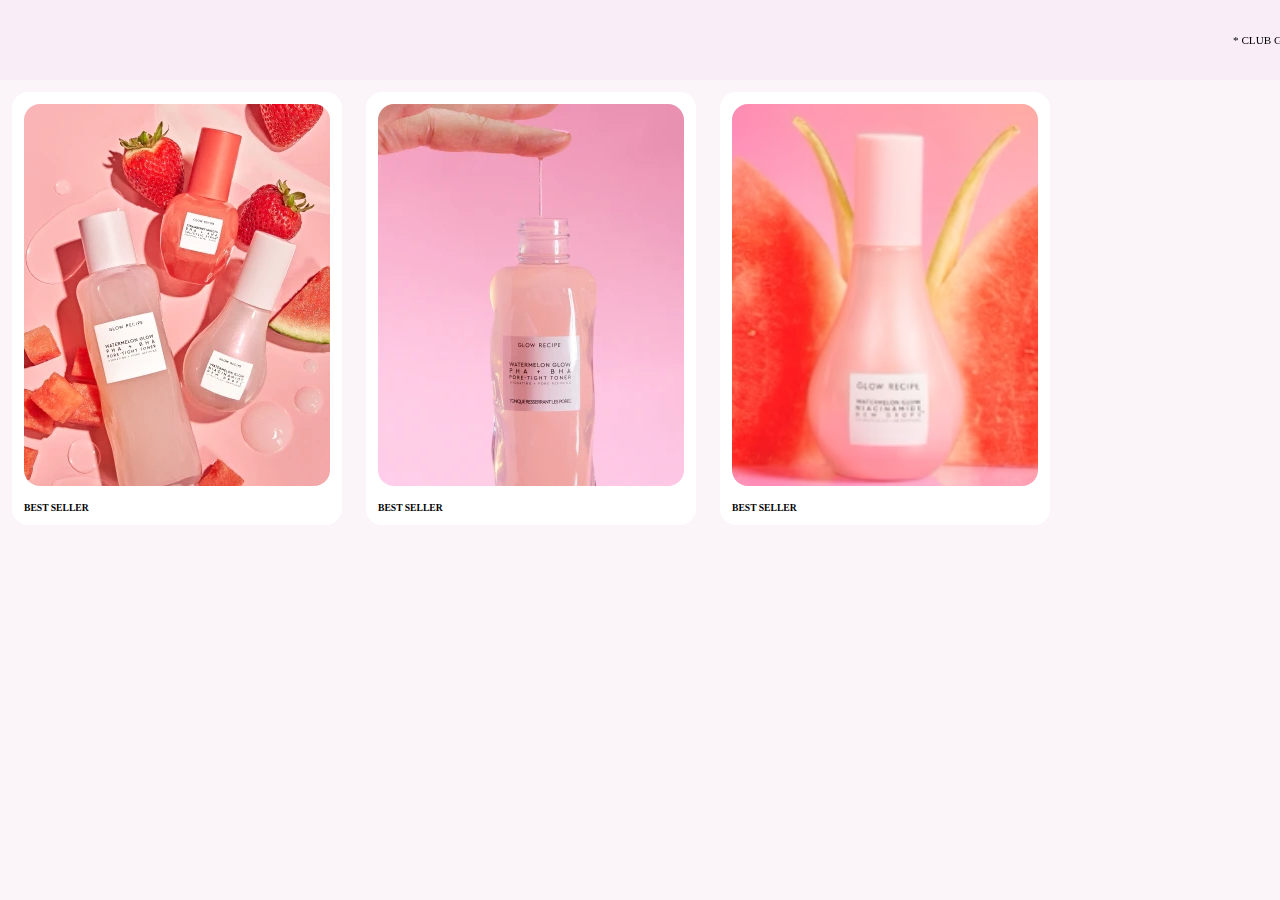
==== index.html @ 943d39a8 "versie 2" ====
<!DOCTYPE html>
<html lang="nl">

<head>
	<meta charset="UTF-8">
	<meta name="author" content="jouw naam">
	<meta name="viewport" content="width=device-width, initial-scale=1">

	<title>glowrecipe</title>

	<link href="styles/style.css" rel="stylesheet">
	<link rel="icon" type="image/svg+xml" href="images/favicon.svg">
</head>

<body>
	<header>
		<nav>
		<ul>
			<li>
				<marquee>
					<ul>
					  <li><strong>* Club glow exclusive offer. Free standard shipping </strong> &nbsp; Until the end of the year for members. *</li>
					  <!--https://www.dofactory.com/html/spaces#:~:text=For%20text%2C%20to%20add%20extra,add%20space%20outside%20an%20element.-->
					  <li><strong>* 20% OFF SITEWIDE</strong> &nbsp; with code: &nbsp; <strong>CYBERWEEK</strong> &nbsp; plus daily surprises all week. * </li>
					  <li><strong>FREE </strong> &nbsp; Blueberry Bounce Gentle Cleanser with orders $100+ <strong> FREE </strong> &nbsp; Guava Vitamin C Bright-Eye Gel Cream with orders $150+ &nbsp; <strong><em> Details</em></strong> </li>
					</ul>
				  </marquee>
			</li>
		</ul>
	</nav>

	</header>
	<main>
		<section>
			<h2></h2>
			<ul>
				<li>
					<h3>Best seller</h3>
					<img src="images/bestsellers.jpg" alt="bestsellers" />
				</li>
				<li>
					<h3>Best seller</h3>
					<img src="images/toners.jpg" alt="toners" />
				</li>
				<li>
					<h3>Best seller</h3>
					<img src="images/dew_drops.jpg" alt="dew drops" />
				</li>
			</ul>
		</section>
	</main>

	<footer>

	</footer>

	<script defer src="scripts/script.js"></script>
</body>

</html>
---- styles/style.css ----
@font-face {
	font-family: 'CeraGR-Regular';
	src: url('CeraGR-Regular.ttf') format('ttf');
}

@font-face {
	font-family: 'CeraPro-Light';
	src: url('CeraPro-Light.ttf') format('ttf');
}

@font-face {
	font-family: 'CeraGR-Bold';
	src: url('CeraGR-Regular.ttf') format('ttf');
}

@font-face {
	font-family: 'Gotham-Bold';
	src: url('Gotham-Bold.ttf') format('ttf');
}

@font-face {
	font-family: 'Gotham-Book';
	src: url('Gotham-Book.ttf') format('ttf');
}

@font-face {
	font-family: 'Playfair Display';
	src: url('Playfair-Display.ttf') format('ttf');
}

/**************/
/* CSS REMEDY */
/**************/

*,
*::after,
*::before {
	box-sizing: border-box;
}

* {
	margin: 0;
	padding: 0;
}

/*********************/
/* CUSTOM PROPERTIES */
/*********************/

:root {
	/* kleuren */
	--color-text: #111;
	--color-white: #fff;
	--color-background: #FBF5FA;
}

/****************/
/* JOUW STYLING */
/****************/

/* jouw code */


marquee {	
font-family: CeraPro-Light;
font-size: .7em;
}

marquee ul {
	display:flex;
	gap:20vw;
	list-style:none;
	padding:0;
	margin:0;
	
  }
  
  marquee strong {
	font-weight:normal;
	text-transform:uppercase;
  }

body {
	background-color: var(--color-background);
	font-family: Playfair Display;
}


h3 {
	font-family: CeraGR-Regular;
	font-size: .6em;
}

header nav ul li {
	list-style: none;
	background-color: #F9EDF7;
	height: 5em;
	display: flex;
	align-items: center;
}

main section:nth-of-type(1) ul  {
	display: flex;
	list-style: none;
}

main section:nth-of-type(1) ul li {
	list-style: none;
	background-color: var(--color-white);
	padding: 0.75em;
	border-radius: 1em;
	margin: 0.75em;
	flex-direction: column;
	display:flex;
	gap:1em ;
}

ul li h3 {
	text-transform: uppercase;
}

ul li img {
	max-width: 100%;
	height: auto;
	border-radius: 1em;
	order:-1;
}
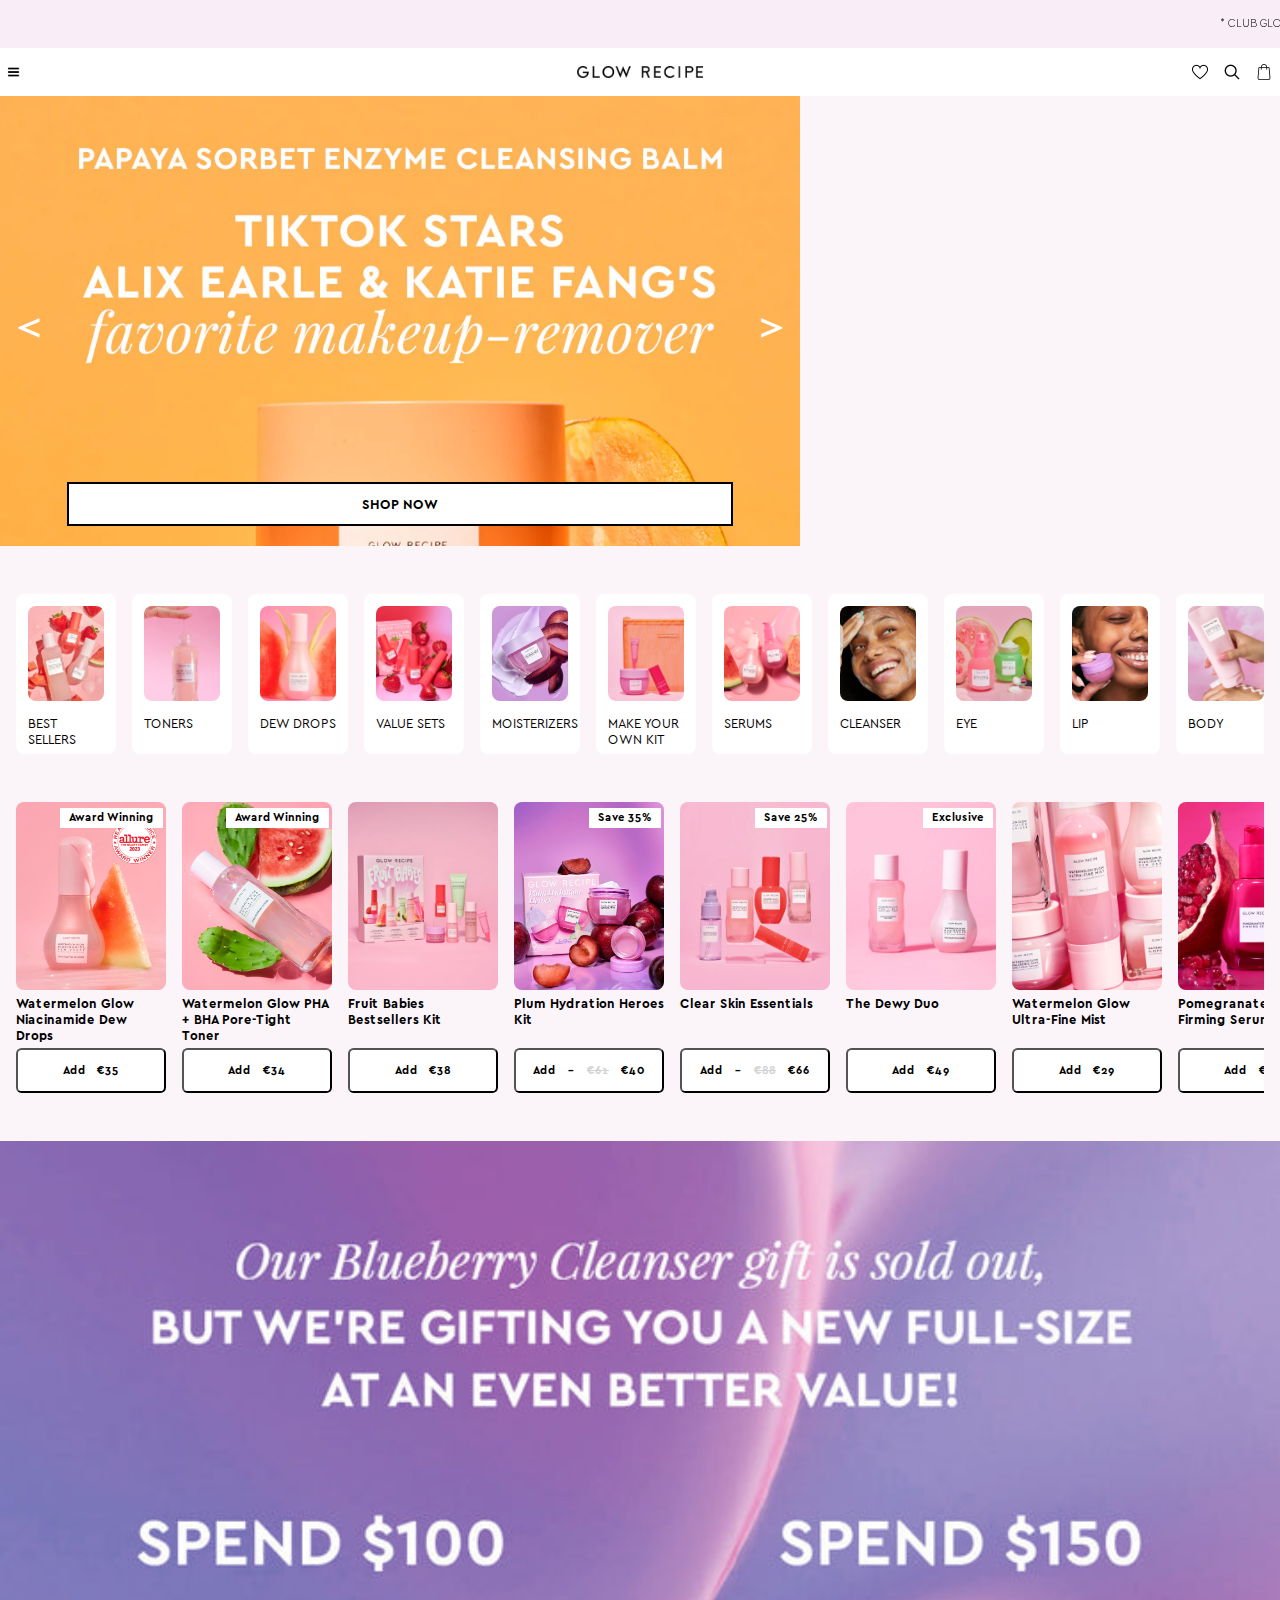
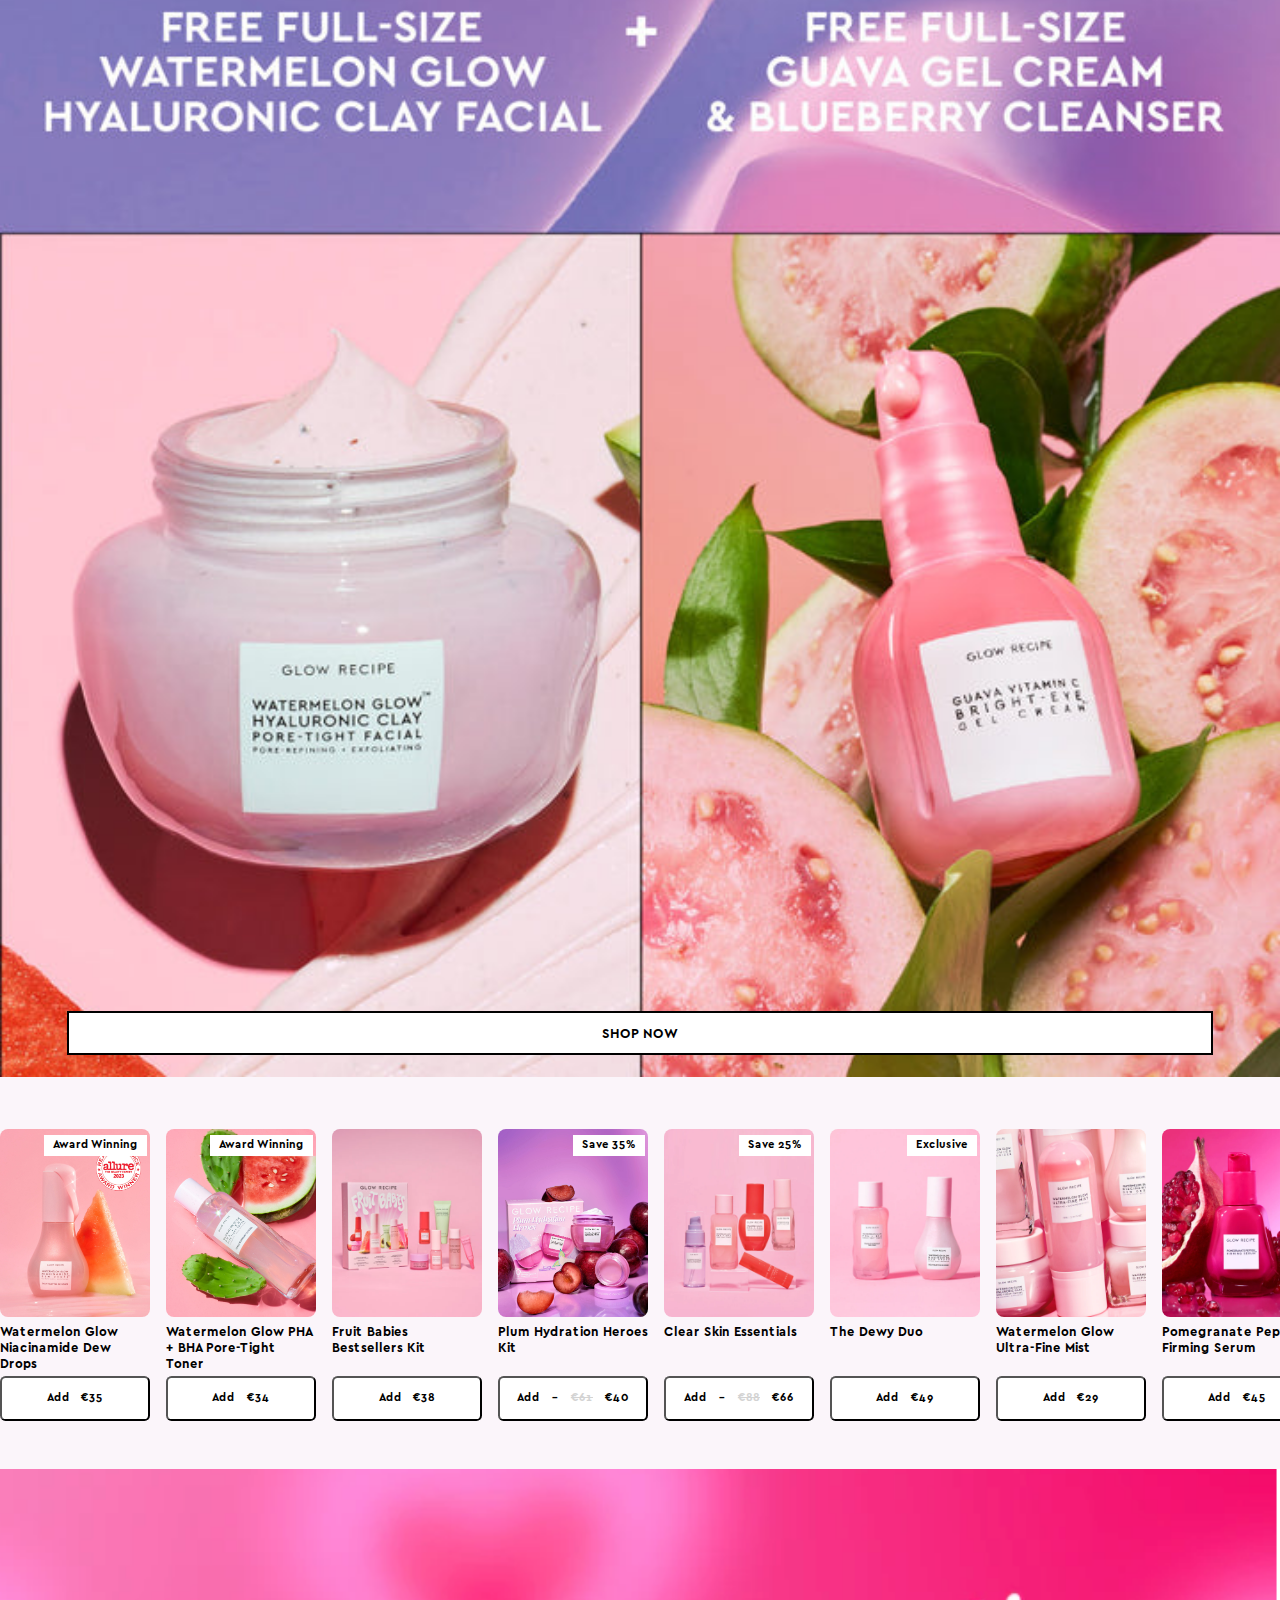
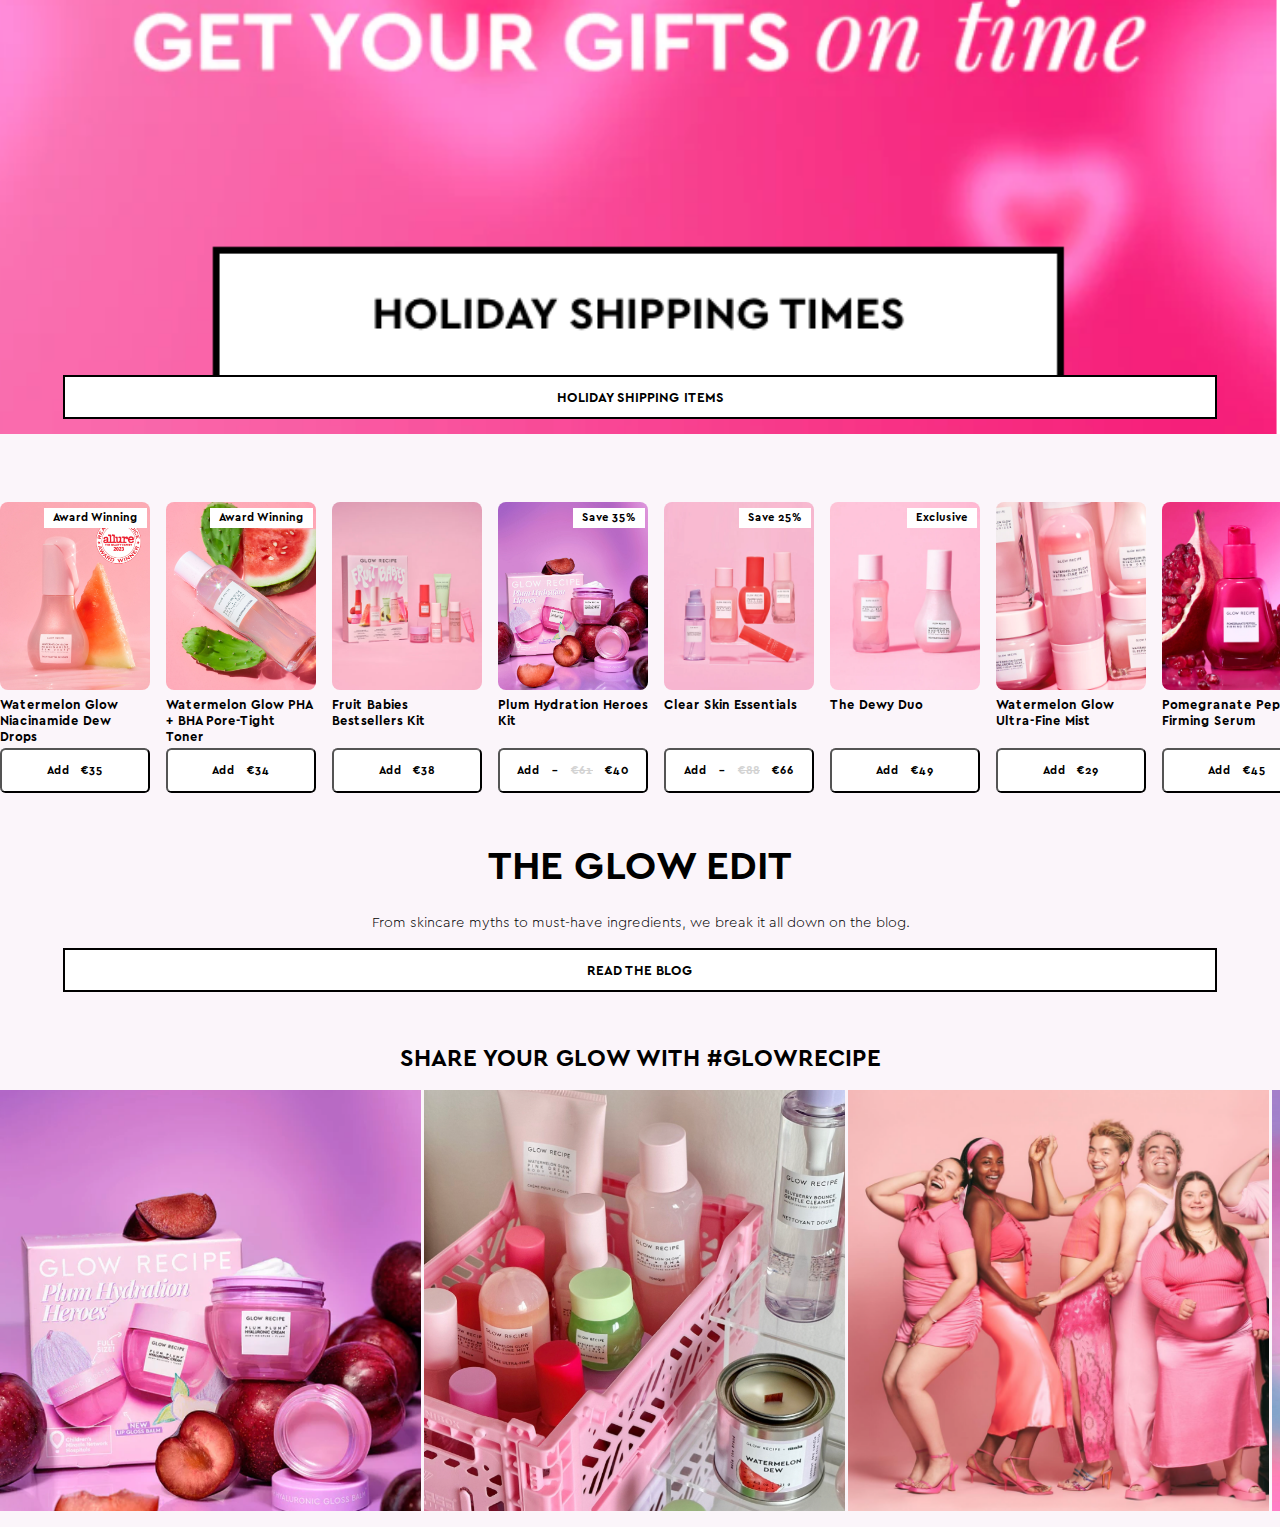
==== commit b09267e3: "versie 6" ====
--- a/index.html
+++ b/index.html
@@ -1,53 +1,386 @@
 <!DOCTYPE html>
-<html lang="nl">
+<html lang="en">
 
 <head>
 	<meta charset="UTF-8">
 	<meta name="author" content="jouw naam">
 	<meta name="viewport" content="width=device-width, initial-scale=1">
 
-	<title>glowrecipe</title>
-
-	<link href="styles/style.css" rel="stylesheet">
+	<title> Glowrecipe</title>
+
+	<link href="styles/style.css" rel="stylesheet" />
+	<link href="styles/index.css" rel="stylesheet" />
 	<link rel="icon" type="image/svg+xml" href="images/favicon.svg">
 </head>
 
 <body>
 	<header>
+		<!--Header Section 1-->
+		<section>
+			<ul>
+				<li>
+					<marquee>
+						<ul>
+							<li><strong>* Club glow exclusive offer. Free standard shipping </strong> &nbsp; Until the
+								end of the year for members. *</li>
+							<!--https://www.dofactory.com/html/spaces#:~:text=For%20text%2C%20to%20add%20extra,add%20space%20outside%20an%20element.-->
+							<li><strong>* 20% OFF SITEWIDE</strong> &nbsp; with code: &nbsp; <strong>CYBERWEEK</strong>
+								&nbsp; plus daily surprises all week. * </li>
+							<li><strong>FREE </strong> &nbsp; Blueberry Bounce Gentle Cleanser with orders $100+
+								<strong> FREE </strong> &nbsp; Guava Vitamin C Bright-Eye Gel Cream with orders $150+
+								&nbsp; <strong><em> Details</em></strong> </li>
+						</ul>
+					</marquee>
+				</li>
+			</ul>
+		</section>
+
 		<nav>
-		<ul>
-			<li>
-				<marquee>
-					<ul>
-					  <li><strong>* Club glow exclusive offer. Free standard shipping </strong> &nbsp; Until the end of the year for members. *</li>
-					  <!--https://www.dofactory.com/html/spaces#:~:text=For%20text%2C%20to%20add%20extra,add%20space%20outside%20an%20element.-->
-					  <li><strong>* 20% OFF SITEWIDE</strong> &nbsp; with code: &nbsp; <strong>CYBERWEEK</strong> &nbsp; plus daily surprises all week. * </li>
-					  <li><strong>FREE </strong> &nbsp; Blueberry Bounce Gentle Cleanser with orders $100+ <strong> FREE </strong> &nbsp; Guava Vitamin C Bright-Eye Gel Cream with orders $150+ &nbsp; <strong><em> Details</em></strong> </li>
-					</ul>
-				  </marquee>
-			</li>
-		</ul>
-	</nav>
+			<a href="#"><img src="./images/logo 2.png" alt="Het logo van Glow Recipe"></a>
+
+			<button><img src="./images/hamburgericon.png" alt="Het menu balk"></button>
+
+
+			<ul>
+				<li>
+					<a href="#">
+						<img src="./images/heart-outline.png" alt="De like button">
+					</a>
+				</li>
+
+				<li>
+					<button>
+						<img src="./images/searchicon.png" alt="De zoek button">
+					</button>
+				</li>
+
+				<li>
+					<button>
+						<img src="./images/shoppingbagicon.svg" alt="De shopping bag button">
+					</button>
+				</li>
+
+			</ul>
+
+		</nav>
 
 	</header>
 	<main>
+		<!--Main Section 1-->
+		<section>
+			<ul>
+				<li>
+					<button>Shop Now <a href="#"></a></button>
+					<img src="./images/papaya.jpg" alt="Foto van de papaya moisterizur">
+				</li>
+				<li>
+					<button>Shop Now <a href="#"></a></button>
+					<img src="./images/cyberweek1.jpg" alt="Foto van de eerste cyberweek korting">
+				</li>
+				<li>
+					<button>Shop Now <a href="#"></a></button>
+					<img src="./images/cyberweek2.jpg" alt="Foto van de tweede cyberweek korting">
+				</li>
+			</ul>
+			<p><button>></button>
+				<button><</button>
+			</p>
+		</section>
+	<!--Main Section 2-->
+		<section>
+			<p>Papaya sorbet enzyme cleasning balm</p>
+			<p>Tiktok stars Alix Earle & Katie Fang's favorite makeup-remover</p>
+		</section>
+<!--Main Section 3-->
 		<section>
 			<h2></h2>
 			<ul>
 				<li>
-					<h3>Best seller</h3>
-					<img src="images/bestsellers.jpg" alt="bestsellers" />
-				</li>
-				<li>
-					<h3>Best seller</h3>
-					<img src="images/toners.jpg" alt="toners" />
-				</li>
-				<li>
-					<h3>Best seller</h3>
-					<img src="images/dew_drops.jpg" alt="dew drops" />
-				</li>
-			</ul>
-		</section>
+					<h3>Best sellers</h3>
+					<img src="./images/bestsellers.jpg" alt="bestsellers" />
+				</li>
+				<li>
+					<h3>Toners</h3>
+					<img src="./images/toners.jpg" alt="toners" />
+				</li>
+				<li>
+					<h3>Dew Drops</h3>
+					<img src="./images/dew_drops.jpg" alt="dew drops" />
+				</li>
+				<li>
+					<h3>Value sets</h3>
+					<img src="./images/valuesets.png" alt="valuesets" />
+				</li>
+				<li>
+					<h3>Moisterizers</h3>
+					<img src="./images/moisturizer.jpg" alt="moisterizer" />
+				</li>
+				<li>
+					<h3>Make your own kit</h3>
+					<img src="./images/myownkit.png" alt="make your own kit" />
+				</li>
+				<li>
+					<h3>Serums</h3>
+					<img src="./images/serums.png" alt="serums" />
+				</li>
+				<li>
+					<h3>Cleanser</h3>
+					<img src="./images/cleanser.png" alt="cleanser" />
+				</li>
+				<li>
+					<h3>Eye</h3>
+					<img src="./images/eye.png" alt="eye" />
+				<li>
+					<h3>Lip</h3>
+					<img src="./images/lip.png" alt="lip" />
+				</li>
+				<li>
+					<h3>Body</h3>
+					<img src="./images/body.png" alt="body" />
+				</li>
+				<li>
+					<h3>Watermelon</h3>
+					<img src="./images/watermelon.avif" alt="dew drops" />
+				</li>
+			</ul>
+		</section>
+	<!--Main Section 4-->
+		<section>
+			<h2></h2>
+			<ul>
+				<li>
+					<h3>Watermelon Glow Niacinamide Dew Drops</h3>
+					<img src="./images/awardwinning1.jpg" alt="watermelon glow niacinamide dew drops foto" />
+					<p>Award Winning</p>
+					<button>Add €35</button>
+				</li>
+				<li>
+					<h3>Watermelon Glow PHA + BHA Pore-Tight Toner</h3>
+					<img src="./images/awardwinning2.jpg" alt="watermelon glow PHA + BHA pore-tight toner foto" />
+					<p>Award Winning</p>
+					<button>Add €34</button>
+				</li>
+				<li>
+					<h3>Fruit Babies Bestsellers Kit</h3>
+					<img src="./images/fruitbabies.jpg" alt="fruit babies bestsellers kit" />
+					<button>Add €38</button>
+				</li>
+				<li>
+					<h3>Plum Hydration Heroes Kit</h3>
+					<img src="./images/save35.jpg" alt="plum hydration heroes kit foto" />
+					<p>Save 35%</p>
+					<button>Add - <span>€61</span> €40</button>
+				</li>
+				<li>
+					<h3>Clear Skin Essentials</h3>
+					<img src="./images/save25n1.webp" alt="clear skin essentials foto" />
+					<p>Save 25%</p>
+					<button>Add - <span>€88</span> €66</button>
+				</li>
+				<li>
+					<h3>The Dewy Duo</h3>
+					<img src="./images/exclusive.webp" alt="the dewy duo foto" />
+					<p>Exclusive</p>
+					<button>Add €49</button>
+				</li>
+				<li>
+					<h3>Watermelon Glow Ultra-Fine Mist</h3>
+					<img src="./images/watermelonglowmist.webp" alt="watermelon glow ultra-fine mist foto" />
+					<button>Add €29</button>
+				</li>
+				<li>
+					<h3>Pomegranate Peptide Firming Serum</h3>
+					<img src="./images/pomegranet.webp" alt="pomegranate peptide firming serum" />
+					<button>Add €45</button>
+				</li>
+				<li>
+					<h3>Strawberry Smooth BHA+AHA Salicylic Serum</h3>
+					<img src="./images/awardwinning3.webp" alt="strawberry smooth BHA+AHA salicylic serum foto" />
+					<p>Award Winning</p>
+					<button>Add €42</button>
+				</li>
+				<li>
+					<h3>The Glow Recipe Experience Kit</h3>
+					<img src="./images/save25n2.webp" alt="the glow recipe experience kit foto" />
+					<p>Save 25%</p>
+					<button>Add - <span>€292</span> €219</button>
+				</li>
+			</ul>
+		</section>
+	<!--Main Section 5-->
+		<section> 
+			<button>Shop Now <a href="#"></a></button>
+			<img src="./images/cyberweek2.jpg" alt="Foto van de tweede cyberweek korting">
+		</section>
+	<!--Main Section 6-->
+		<section>
+			<h2></h2>
+			<ul>
+				<li>
+					<h3>Watermelon Glow Niacinamide Dew Drops</h3>
+					<img src="./images/awardwinning1.jpg" alt="watermelon glow niacinamide dew drops foto" />
+					<p>Award Winning</p>
+					<button>Add €35</button>
+				</li>
+				<li>
+					<h3>Watermelon Glow PHA + BHA Pore-Tight Toner</h3>
+					<img src="./images/awardwinning2.jpg" alt="watermelon glow PHA + BHA pore-tight toner foto" />
+					<p>Award Winning</p>
+					<button>Add €34</button>
+				</li>
+				<li>
+					<h3>Fruit Babies Bestsellers Kit</h3>
+					<img src="./images/fruitbabies.jpg" alt="fruit babies bestsellers kit" />
+					<button>Add €38</button>
+				</li>
+				<li>
+					<h3>Plum Hydration Heroes Kit</h3>
+					<img src="./images/save35.jpg" alt="plum hydration heroes kit foto" />
+					<p>Save 35%</p>
+					<button>Add - <span>€61</span> €40</button>
+				</li>
+				<li>
+					<h3>Clear Skin Essentials</h3>
+					<img src="./images/save25n1.webp" alt="clear skin essentials foto" />
+					<p>Save 25%</p>
+					<button>Add - <span>€88</span> €66</button>
+				</li>
+				<li>
+					<h3>The Dewy Duo</h3>
+					<img src="./images/exclusive.webp" alt="the dewy duo foto" />
+					<p>Exclusive</p>
+					<button>Add €49</button>
+				</li>
+				<li>
+					<h3>Watermelon Glow Ultra-Fine Mist</h3>
+					<img src="./images/watermelonglowmist.webp" alt="watermelon glow ultra-fine mist foto" />
+					<button>Add €29</button>
+				</li>
+				<li>
+					<h3>Pomegranate Peptide Firming Serum</h3>
+					<img src="./images/pomegranet.webp" alt="pomegranate peptide firming serum" />
+					<button>Add €45</button>
+				</li>
+				<li>
+					<h3>Strawberry Smooth BHA+AHA Salicylic Serum</h3>
+					<img src="./images/awardwinning3.webp" alt="strawberry smooth BHA+AHA salicylic serum foto" />
+					<p>Award Winning</p>
+					<button>Add €42</button>
+				</li>
+				<li>
+					<h3>The Glow Recipe Experience Kit</h3>
+					<img src="./images/save25n2.webp" alt="the glow recipe experience kit foto" />
+					<p>Save 25%</p>
+					<button>Add - <span>€292</span> €219</button>
+				</li>
+			</ul>
+		</section>
+	<!--Main Section 7-->
+		<section>
+			<img src="./images/getyourgiftsontime2.png" alt="get your gifts on time foto">
+			<button>Holiday Shipping Items</button>
+		</section>
+	<!--Main Section 8-->
+		<section>
+			<p>Get your gifts on time</p>
+		</section>
+<!--Main Section 9-->
+<section>
+	<h2></h2>
+	<ul>
+		<li>
+			<h3>Watermelon Glow Niacinamide Dew Drops</h3>
+			<img src="./images/awardwinning1.jpg" alt="watermelon glow niacinamide dew drops foto" />
+			<p>Award Winning</p>
+			<button>Add €35</button>
+		</li>
+		<li>
+			<h3>Watermelon Glow PHA + BHA Pore-Tight Toner</h3>
+			<img src="./images/awardwinning2.jpg" alt="watermelon glow PHA + BHA pore-tight toner foto" />
+			<p>Award Winning</p>
+			<button>Add €34</button>
+		</li>
+		<li>
+			<h3>Fruit Babies Bestsellers Kit</h3>
+			<img src="./images/fruitbabies.jpg" alt="fruit babies bestsellers kit" />
+			<button>Add €38</button>
+		</li>
+		<li>
+			<h3>Plum Hydration Heroes Kit</h3>
+			<img src="./images/save35.jpg" alt="plum hydration heroes kit foto" />
+			<p>Save 35%</p>
+			<button>Add - <span>€61</span> €40</button>
+		</li>
+		<li>
+			<h3>Clear Skin Essentials</h3>
+			<img src="./images/save25n1.webp" alt="clear skin essentials foto" />
+			<p>Save 25%</p>
+			<button>Add - <span>€88</span> €66</button>
+		</li>
+		<li>
+			<h3>The Dewy Duo</h3>
+			<img src="./images/exclusive.webp" alt="the dewy duo foto" />
+			<p>Exclusive</p>
+			<button>Add €49</button>
+		</li>
+		<li>
+			<h3>Watermelon Glow Ultra-Fine Mist</h3>
+			<img src="./images/watermelonglowmist.webp" alt="watermelon glow ultra-fine mist foto" />
+			<button>Add €29</button>
+		</li>
+		<li>
+			<h3>Pomegranate Peptide Firming Serum</h3>
+			<img src="./images/pomegranet.webp" alt="pomegranate peptide firming serum" />
+			<button>Add €45</button>
+		</li>
+		<li>
+			<h3>Strawberry Smooth BHA+AHA Salicylic Serum</h3>
+			<img src="./images/awardwinning3.webp" alt="strawberry smooth BHA+AHA salicylic serum foto" />
+			<p>Award Winning</p>
+			<button>Add €42</button>
+		</li>
+		<li>
+			<h3>The Glow Recipe Experience Kit</h3>
+			<img src="./images/save25n2.webp" alt="the glow recipe experience kit foto" />
+			<p>Save 25%</p>
+			<button>Add - <span>€292</span> €219</button>
+		</li>
+	</ul>
+</section>
+<!--Main Section 10-->
+	<section>
+		<h1>The Glow Edit</h1>
+		<p>From skincare myths to must-have ingredients, we break it all down on the blog.</p>
+		<button>Read The Blog</button>
+	</section>
+
+	<section><h2>Share your glow with #Glowrecipe</h2></section>
+
+	<section>
+		<h2></h2>
+		<ul>
+			<li>
+				<img src="./images/instagram1.png" alt="de eerste instagram foto van glow recipe" />
+			</li>
+			<li>
+				<img src="./images/instagram2.png" alt="de tweede instagram foto van glow recipe" />
+			</li>
+			<li>
+				<img src="./images/instagram3.png" alt="de derde instagram foto van glow recipe" />
+			</li>
+			<li>
+				<img src="./images/instagram4.jpg" alt="de vierde instagram foto van glow recipe" />
+			</li>
+			<li>
+				<img src="./images/instagram5.jpg" alt="de vijfde instagram foto van glow recipe" />
+			</li>
+			<li>
+				<img src="./images/instagram6.jpg" alt="de zesde instagram foto van glow recipe" />
+			</li>
+		</ul>
+	</section>
+
+
 	</main>
 
 	<footer>
--- a/styles/style.css
+++ b/styles/style.css
@@ -1,31 +1,36 @@
 @font-face {
-	font-family: 'CeraGR-Regular';
-	src: url('CeraGR-Regular.ttf') format('ttf');
+	font-family: 'CeraGR';
+	src: url('../fonts/CeraGR-Regular.ttf') format('truetype');
+	font-weight:400;
 }
 
 @font-face {
-	font-family: 'CeraPro-Light';
-	src: url('CeraPro-Light.ttf') format('ttf');
+	font-family: 'CeraGR';
+	src: url('../fonts/CeraGR-Bold.ttf') format('truetype');
+	font-weight:700;
 }
 
 @font-face {
-	font-family: 'CeraGR-Bold';
-	src: url('CeraGR-Regular.ttf') format('ttf');
-}
+	font-family: 'CeraPro';
+	src: url('../fonts/CeraPro-Light.ttf') format('truetype');
+}
+
 
 @font-face {
-	font-family: 'Gotham-Bold';
-	src: url('Gotham-Bold.ttf') format('ttf');
+	font-family: 'Gotham';
+	src: url('../fonts/Gotham-Bold.ttf') format('truetype');
+	font-weight:700;
 }
 
 @font-face {
-	font-family: 'Gotham-Book';
-	src: url('Gotham-Book.ttf') format('ttf');
+	font-family: 'Gotham';
+	src: url('../fonts/Gotham-Book.ttf') format('truetype');
+	font-weight:400;
 }
 
 @font-face {
-	font-family: 'Playfair Display';
-	src: url('Playfair-Display.ttf') format('ttf');
+	font-family: 'Playfair-Display';
+	src: url('../fonts/Playfair-Display.ttf') format('truetype');
 }
 
 /**************/
@@ -41,6 +46,12 @@
 * {
 	margin: 0;
 	padding: 0;
+
+}
+
+img {
+	width: 100%;
+	height: auto;
 }
 
 /*********************/
@@ -54,15 +65,29 @@
 	--color-background: #FBF5FA;
 }
 
+
+body {
+	background-color: var(--color-background);
+	font-family: 'Playfair-Display', cursive;
+}
+
 /****************/
 /* JOUW STYLING */
 /****************/
 
 /* jouw code */
-
+main {
+	display: flex;
+    flex-direction: column;
+    gap: 1em; 
+}
+
+li {
+	list-style: none;
+}
 
 marquee {	
-font-family: CeraPro-Light;
+font-family: CeraPro, sans-serif;
 font-size: .7em;
 }
 
@@ -72,7 +97,6 @@
 	list-style:none;
 	padding:0;
 	margin:0;
-	
   }
   
   marquee strong {
@@ -80,48 +104,656 @@
 	text-transform:uppercase;
   }
 
-body {
-	background-color: var(--color-background);
-	font-family: Playfair Display;
-}
-
-
-h3 {
-	font-family: CeraGR-Regular;
-	font-size: .6em;
-}
-
-header nav ul li {
-	list-style: none;
-	background-color: #F9EDF7;
-	height: 5em;
+header nav{
+	background-color: white;
+	display:grid;
+	grid-template-columns:1fr max-content 1fr;
+	align-items: center;
+	height: 3em;
+}
+
+/* logo */
+header nav > a {
+	height:.75em;
+	display:block;
+}
+
+header nav > a img {
+	height:100%;
+	display:block;
+}
+
+/* menu button */
+header nav > button {
+	width:2em;
+	aspect-ratio: 1/1;
+	order:-1;
+
+	display: grid;
+	place-items: center;
+}
+
+header nav > button img {
+	width:1em;
+	display:block;
+}
+
+header nav ul {
 	display: flex;
 	align-items: center;
-}
-
-main section:nth-of-type(1) ul  {
+	justify-self: end;
+}
+
+header nav ul li {
+	height: 2em;
+	aspect-ratio: 1/1;
+	display: grid;
+	place-items: center;
+}
+
+header nav ul li button,
+header nav ul li a {
+	font-size: 1em;
+}
+
+header nav ul li img {
+	height:1em;
+	display:block;
+}
+
+nav button {
+background-color: var(--color-white);
+border: none;	
+}
+
+/*eerste 3 fotos*/
+main section:nth-of-type(1) {
+	width: 100%;
+	max-width: 800px;
+	height: 450px;
+	position: relative;
+	overflow: hidden; /* <===  */
+  }
+  
+main section:nth-of-type(1) ul{
+	  list-style-type: none;
+  }
+  
+main section:nth-of-type(1) ul li {
+	width: 100%;
+	max-width: 800px;
+	height: 350px;
+	position: absolute;
+	transition: all 0.5s;
+  }
+  
+main section:nth-of-type(1) ul li img {
+	width: 100%;
+	height: fit-content;
+	object-fit: cover;
+	border-radius: 0;
+
+  }
+  
+main section:nth-of-type(1) p button {
+	position: absolute;
+	background-color: transparent;
+	border: none;
+	/*zorgt dat alles bovenop de laag gaat komen*/
+	z-index: 10;
+	cursor: pointer;
+	font-size: 3em;
+	color: var(--color-white);
+	font-family: CeraGR;
+
+  }
+  
+main section:nth-of-type(1) .btn:active {
+	transform: scale(1.1);
+  }
+
+main section:nth-of-type(1) p button:nth-of-type(1) {
+   top: 45%;
+	right: 2%; 
+  }
+  
+main section:nth-of-type(1) p button:nth-of-type(2) {
+	  top: 45%;
+	left: 2%;
+  }
+  /*einde fotos slider*/
+
+section:nth-of-type(2) p {
+	display: none;
+}
+
+h3 {
+	font-family: CeraGR;
+	font-weight: 400;
+	font-size: .8em;
+}
+
+
+header section ul li {
+	list-style: none;
+	background-color: #F9EDF7;
+	height: 3em;
 	display: flex;
-	list-style: none;
-}
-
-main section:nth-of-type(1) ul li {
+	align-items: center;
+}
+
+main section:nth-of-type(1) {
+	position: relative;
+}
+
+main section:nth-of-type(1) ul li button {
+	position: absolute;
+	text-align: center;
+
+
+	padding: 1.5em;
+	height: 2em;
+	left: 5em;
+	right: 5em;
+	bottom: -6em;
+
+	line-height: .2em;
+
+	background-color: var(--color-white);
+	border: solid .20em black;
+	font-family: CeraGR, sans-serif;
+	text-transform: uppercase;
+	font-weight: bold;
+
+}
+
+
+
+main section:nth-of-type(3) {
+	margin: 1em;
+}
+
+main section:nth-of-type(3) ul  {
+	display: flex;
+	list-style: none;
+
+	 /* nieuwe code test */
+	width: 100%;
+
+
+ /* nieuwe code test */
+
+    align-items: flex-start;
+	/* https://codepen.io/newinweb/pen/EpPgdR */
+	overflow-x: auto;
+	scroll-snap-type: x mandatory;
+	overscroll-behavior-x: contain;
+	gap: 1em;
+}
+
+main section:nth-of-type(3) ul::-webkit-scrollbar {
+	display: none; /* WebKit (Chrome, Safari, etc.) */
+	}
+
+main section:nth-of-type(3) ul li {
 	list-style: none;
 	background-color: var(--color-white);
 	padding: 0.75em;
-	border-radius: 1em;
-	margin: 0.75em;
-	flex-direction: column;
+	border-radius: .5em;
+	flex-direction: column; 
 	display:flex;
 	gap:1em ;
-}
+
+	width: 100px;
+	flex-shrink: 0;
+
+	height: 10em;
+	
+
+
+	/* nieuwe code */
+	scroll-snap-stop: always;
+	scroll-snap-align: center;
+}
+
 
 ul li h3 {
 	text-transform: uppercase;
 }
 
-ul li img {
-	max-width: 100%;
-	height: auto;
-	border-radius: 1em;
+main ul li img {
+	border-radius: .5em;
 	order:-1;
 }
+
+main section:nth-of-type(4) {
+	margin: 1em;
+}
+
+main section:nth-of-type(4) ul  {
+	display: flex;
+	list-style: none;
+
+	 /* nieuwe code test */
+	width: 100%;
+
+
+ /* nieuwe code test */
+
+    align-items: flex-start;
+	/* https://codepen.io/newinweb/pen/EpPgdR */
+	overflow-x: auto;
+	scroll-snap-type: x mandatory;
+	overscroll-behavior-x: contain;
+	gap: 1em;
+}
+
+main section:nth-of-type(4) ul::-webkit-scrollbar {
+	display: none; /* WebKit (Chrome, Safari, etc.) */
+	}
+
+main section:nth-of-type(4) ul li {
+	list-style: none;
+	border-radius: .5em;
+	flex-direction: column; 
+	display:flex;
+	gap: .1em;
+	position: relative;
+	width: 150px;
+	flex-shrink: 0;
+
+	margin-bottom: 4em;
+
+	
+	
+
+
+	/* nieuwe code */
+	scroll-snap-stop: always;
+	scroll-snap-align: center;
+}
+
+main section:nth-of-type(4) ul li h3{
+	margin-top: .5em;
+	font-family: CeraGR, sans-serif;
+	font-weight: bold;
+	text-transform: none;
+}
+
+main section:nth-of-type(4) ul li p{
+	font-family: CeraGR, sans-serif;
+	font-size: .7em;
+	right: 0.3em;
+	top: 0.5em;
+	background-color: white;
+	padding-left: .8em;
+	padding-right: .8em;
+	padding-top: .3em;
+	padding-bottom: .3em;
+	font-weight: bold;
+	text-transform: none;
+	position: absolute;
+}
+
+main section:nth-of-type(4) ul li button{
+	position: absolute;
+	font-family: CeraGR, sans-serif;
+	margin-top: 22em;
+	font-size: .7em;
+	padding: 1.2em;
+	width: 150px;
+	word-spacing: .8em;
+	border-color: black;
+	background-color: white;
+	font-weight: bold;
+	text-transform: none;
+	border-radius: .5em;
+}
+
+main section:nth-of-type(4) ul li span {
+	font-family: CeraGR, sans-serif;
+	color: lightgray;
+	font-size: 1em;
+	font-weight: bold;
+	text-transform: none;
+	text-decoration: line-through;
+	
+}
+
+main section:nth-of-type(5) {
+	position: relative;
+	margin-bottom: 2em;
+}
+
+main section:nth-of-type(5) button {
+	position: absolute;
+	text-align: center;
+
+
+	padding: 1.5em;
+	height: 2em;
+	left: 5em;
+	right: 5em;
+	bottom: 2em;
+
+	line-height: .2em;
+
+	background-color: var(--color-white);
+	border: solid .20em black;
+	font-family: CeraGR, sans-serif;
+	text-transform: uppercase;
+	font-weight: bold;
+
+}
+
+main section:nth-of-type(6) ul  {
+	display: flex;
+	list-style: none;
+
+	 /* nieuwe code test */
+	width: 100%;
+
+
+ /* nieuwe code test */
+
+    align-items: flex-start;
+	/* https://codepen.io/newinweb/pen/EpPgdR */
+	overflow-x: auto;
+	scroll-snap-type: x mandatory;
+	overscroll-behavior-x: contain;
+	gap: 1em;
+	margin-bottom: 1em;
+}
+
+main section:nth-of-type(6) ul::-webkit-scrollbar {
+	display: none; /* WebKit (Chrome, Safari, etc.) */
+	}
+
+main section:nth-of-type(6) ul li {
+	list-style: none;
+	border-radius: .5em;
+	flex-direction: column; 
+	display:flex;
+	gap: .1em;
+	position: relative;
+	width: 150px;
+	flex-shrink: 0;
+
+	margin-bottom: 4em;
+
+	
+	
+
+
+	/* nieuwe code */
+	scroll-snap-stop: always;
+	scroll-snap-align: center;
+}
+
+main section:nth-of-type(6) ul li h3{
+	margin-top: .5em;
+	font-family: CeraGR, sans-serif;
+	font-weight: bold;
+	text-transform: none;
+}
+
+main section:nth-of-type(6) ul li p{
+	font-family: CeraGR, sans-serif;
+	font-size: .7em;
+	right: 0.3em;
+	top: 0.5em;
+	background-color: white;
+	padding: 0.3em 0.8em;
+	font-weight: bold;
+	text-transform: none;
+	position: absolute;
+}
+
+main section:nth-of-type(6) ul li button{
+	position: absolute;
+	font-family: CeraGR, sans-serif;
+	margin-top: 22em;
+	font-size: .7em;
+	padding: 1.2em;
+	width: 150px;
+	word-spacing: .8em;
+	border-color: black;
+	background-color: white;
+	font-weight: bold;
+	text-transform: none;
+	border-radius: .5em;
+}
+
+main section:nth-of-type(6) ul li span {
+	font-family: CeraGR, sans-serif;
+	color: lightgray;
+	font-size: 1em;
+	font-weight: bold;
+	text-transform: none;
+	text-decoration: line-through;
+}
+
+main section:nth-of-type(7) {
+	position: relative;
+	margin-bottom: 2em;
+}
+
+
+main section:nth-of-type(7) button {
+	position: absolute;
+	text-align: center;
+
+
+	padding: 1.5em;
+	height: 2em;
+	left: 4.7em;
+	right: 4.7em;
+	bottom: 1.4em;
+
+	line-height: .2em;
+
+	background-color: var(--color-white);
+	border: solid .20em black;
+	font-family: CeraGR, sans-serif;
+	text-transform: uppercase;
+	font-weight: bold;
+
+}
+
+/*tekst op foto screenreader*/
+section:nth-of-type(8) p {
+	display: none;
+}
+
+main section:nth-of-type(9) ul  {
+	display: flex;
+	list-style: none;
+
+	 /* nieuwe code test */
+	width: 100%;
+
+
+ /* nieuwe code test */
+
+    align-items: flex-start;
+	/* https://codepen.io/newinweb/pen/EpPgdR */
+	overflow-x: auto;
+	scroll-snap-type: x mandatory;
+	overscroll-behavior-x: contain;
+	gap: 1em;
+	margin-bottom: 1em;
+}
+
+main section:nth-of-type(9) ul::-webkit-scrollbar {
+	display: none; /* WebKit (Chrome, Safari, etc.) */
+	}
+
+main section:nth-of-type(9) ul li {
+	list-style: none;
+	border-radius: .5em;
+	flex-direction: column; 
+	display:flex;
+	gap: .1em;
+	position: relative;
+	width: 150px;
+	flex-shrink: 0;
+
+	margin-bottom: 4em;
+
+	
+	
+
+
+	/* nieuwe code */
+	scroll-snap-stop: always;
+	scroll-snap-align: center;
+}
+
+main section:nth-of-type(9) ul li h3{
+	margin-top: .5em;
+	font-family: CeraGR, sans-serif;
+	font-weight: bold;
+	text-transform: none;
+}
+
+main section:nth-of-type(9) ul li p{
+	font-family: CeraGR, sans-serif;
+	font-size: .7em;
+	right: 0.3em;
+	top: 0.5em;
+	background-color: white;
+	padding-left: .8em;
+	padding-right: .8em;
+	padding-top: .3em;
+	padding-bottom: .3em;
+	font-weight: bold;
+	text-transform: none;
+	position: absolute;
+}
+
+main section:nth-of-type(9) ul li button{
+	position: absolute;
+	font-family: CeraGR, sans-serif;
+	margin-top: 22em;
+	font-size: .7em;
+	padding: 1.2em;
+	width: 150px;
+	word-spacing: .8em;
+	border-color: black;
+	background-color: white;
+	font-weight: bold;
+	text-transform: none;
+	border-radius: .5em;
+}
+
+main section:nth-of-type(9) ul li span {
+	font-family: CeraGR, sans-serif;
+	color: lightgray;
+	font-size: 1em;
+	font-weight: bold;
+	text-transform: none;
+	text-decoration: line-through;
+	
+}
+
+h1 {
+	font-family: CeraGR, sans-serif;
+	font-size: 2.5em;
+	text-transform: uppercase;
+	text-align: center;
+}
+
+main section:nth-of-type(10)  {
+	position: relative;
+}
+
+main section:nth-of-type(10) p {
+	font-family: CeraPro, sans-serif;
+	font-size: 0.9em;
+	text-align: center;
+	margin-top: 1.5em;
+	margin-left: 1.8em;
+	margin-right: 1.8em;
+}
+
+
+main section:nth-of-type(10) button {
+	position: absolute;
+	text-align: center;
+
+
+	padding: 1.5em;
+	height: 2em;
+	left: 4.7em;
+	right: 4.7em;
+	bottom: -4.5em;
+
+	line-height: .2em;
+
+	background-color: var(--color-white);
+	border: solid .20em black;
+	font-family: CeraGR, sans-serif;
+	text-transform: uppercase;
+	font-weight: bold;
+}
+section:nth-of-type(11) h2 {
+	margin-top: 4em;
+
+	text-align: center;
+	font-family: CeraGR, sans-serif;
+	text-transform: uppercase;
+	font-weight: bold;
+}
+
+
+
+main section:nth-of-type(12) ul  {
+	display: flex;
+	list-style: none;
+
+	 /* nieuwe code test */
+	width: 100%;
+
+
+ /* nieuwe code test */
+
+    align-items: flex-start;
+	/* https://codepen.io/newinweb/pen/EpPgdR */
+	overflow-x: auto;
+	scroll-snap-type: x mandatory;
+	overscroll-behavior-x: contain;
+	gap: .2em;
+	margin-bottom: 1em;
+}
+
+main section:nth-of-type(12) ul::-webkit-scrollbar {
+	display: none; /* WebKit (Chrome, Safari, etc.) */
+	}
+
+main section:nth-of-type(12) ul li {
+	list-style: none;
+	border-radius: none;
+	flex-direction: column; 
+	display:flex;
+	position: relative;
+	width: calc(33% - 0.1em);
+	flex-shrink: 0;
+
+
+	
+	
+
+
+	/* nieuwe code */
+	scroll-snap-stop: always;
+	scroll-snap-align: center;
+}
+
+main section:nth-of-type(12) img {
+    width: 100%;
+	aspect-ratio: 1 / 1;
+    object-fit: cover;
+	border-radius: 0;
+}
+
+/* nieuwe code: */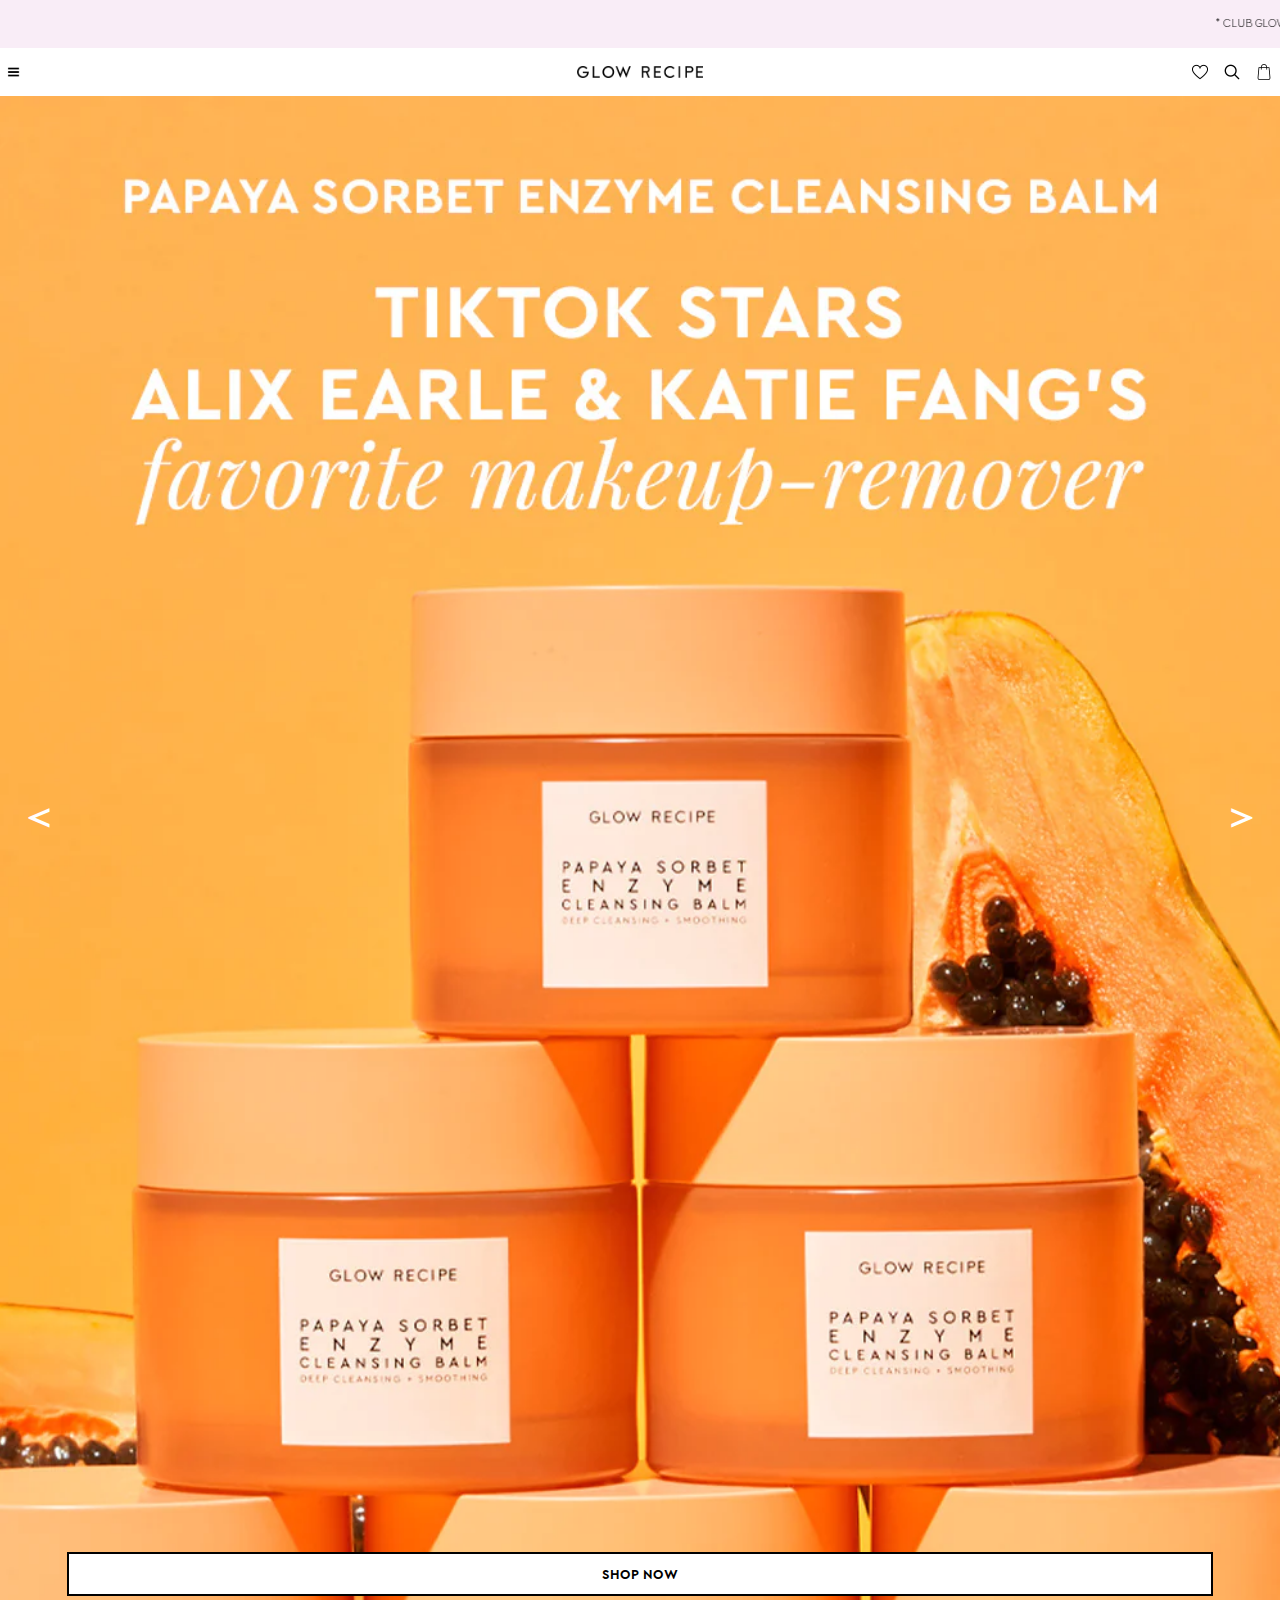
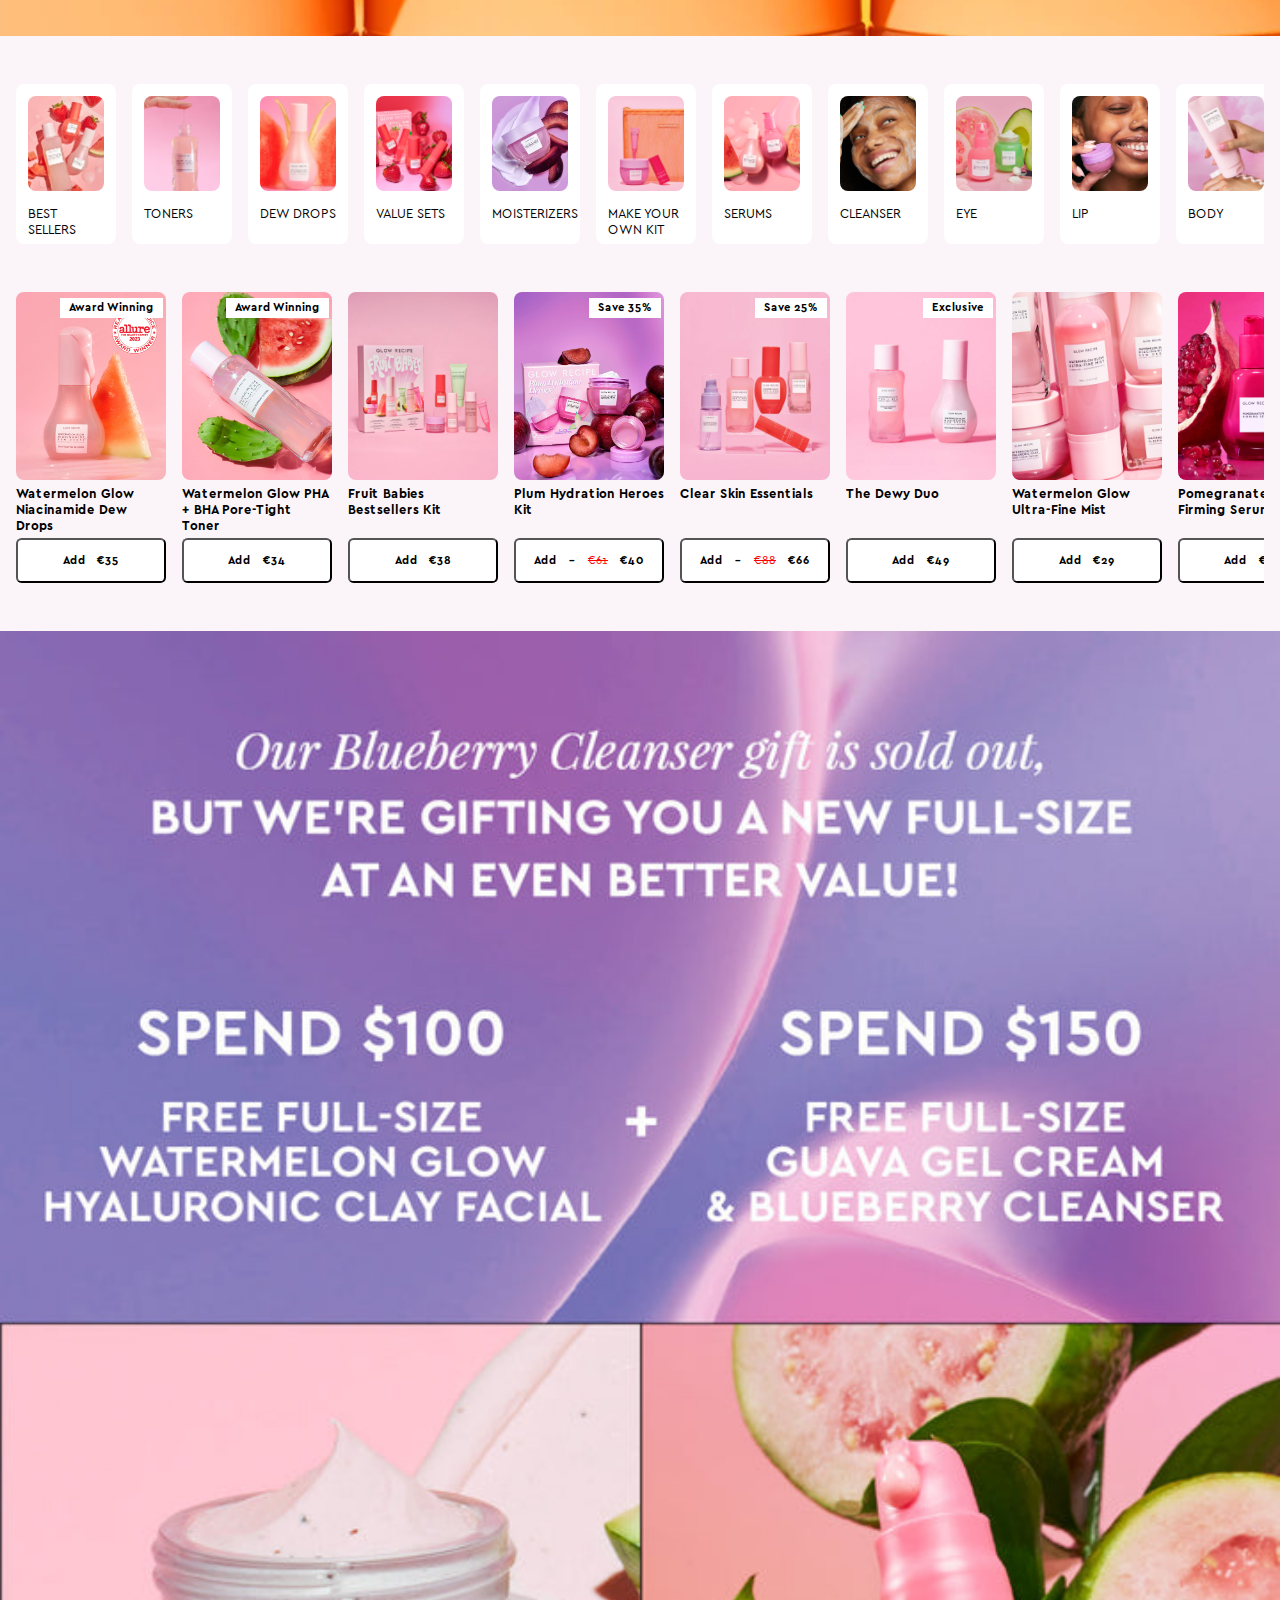
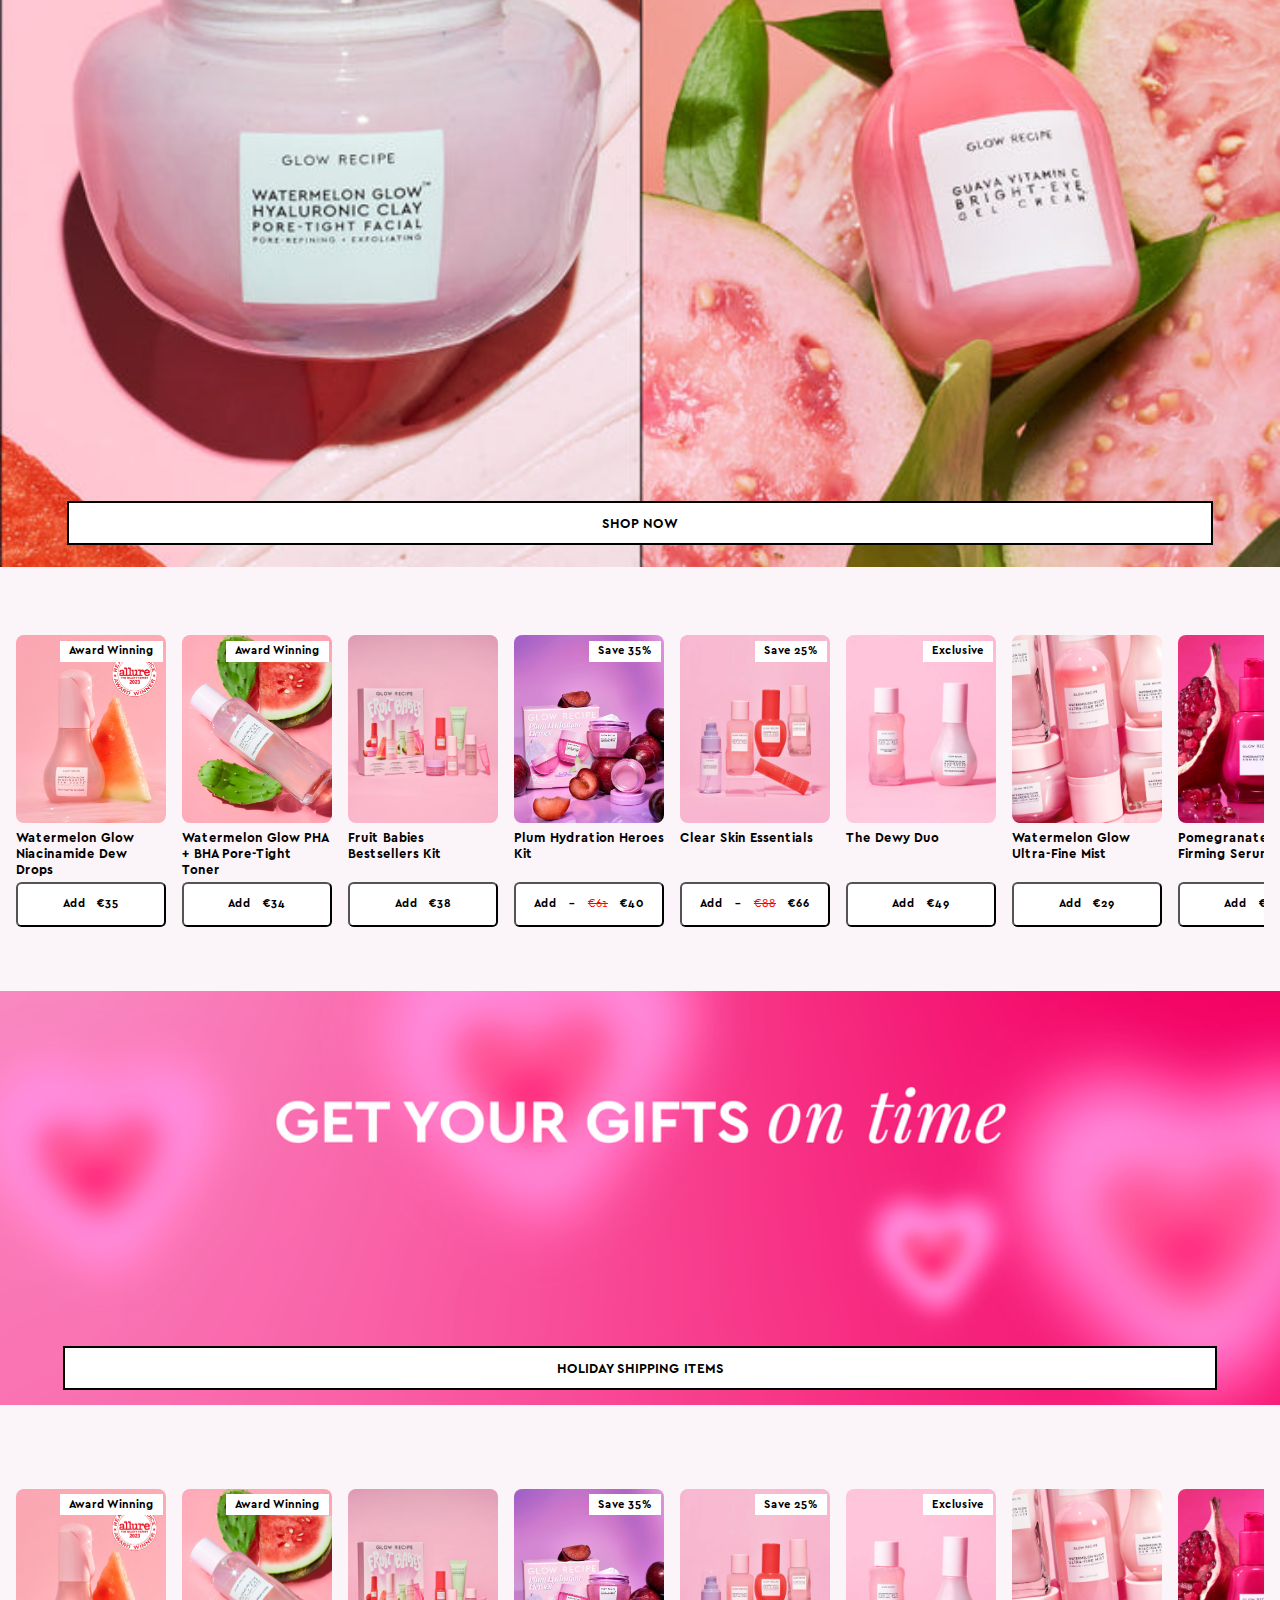
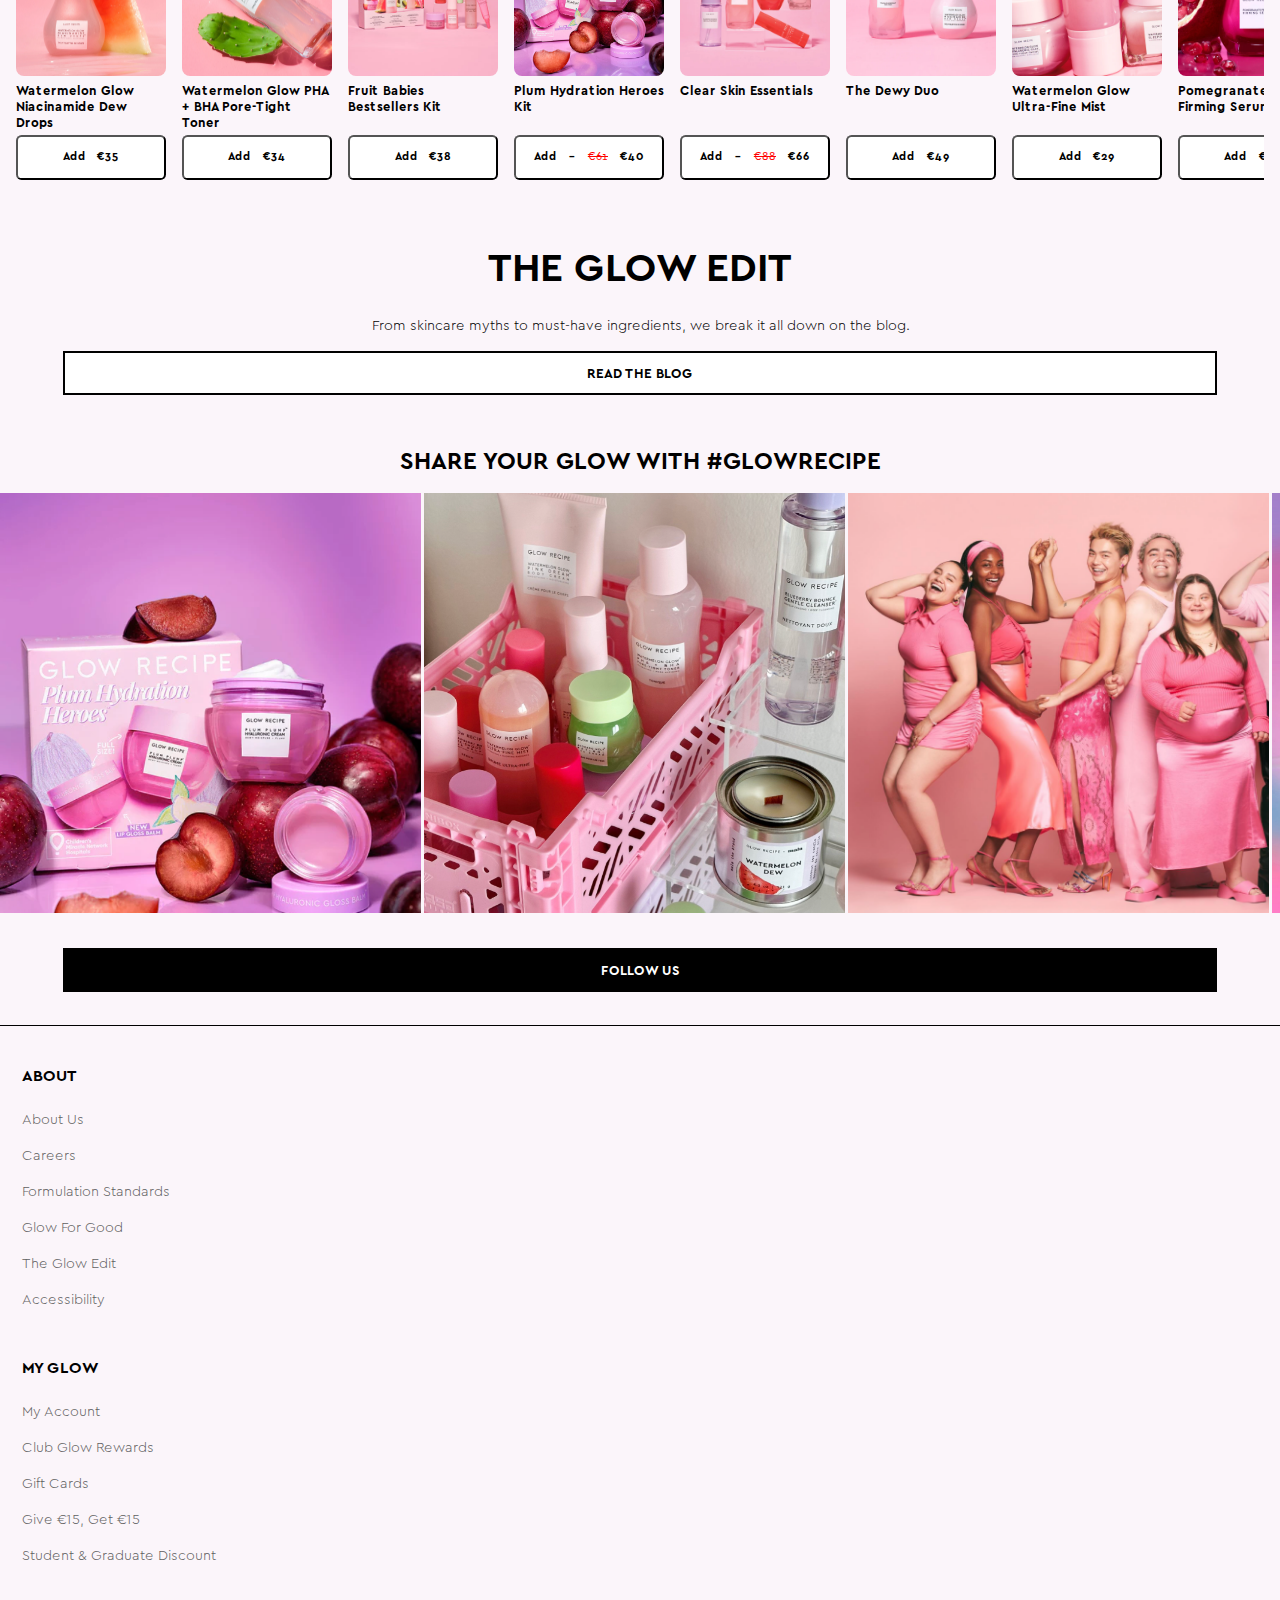
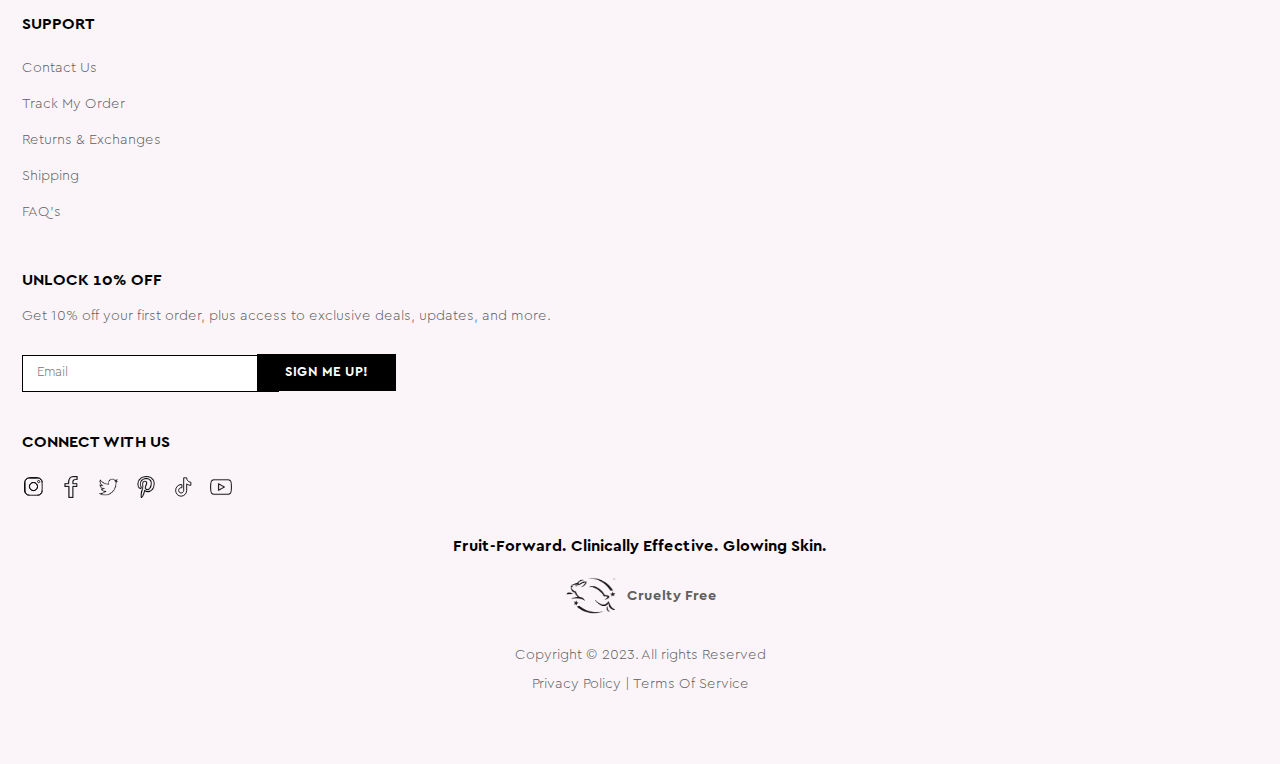
==== commit 42258bc9: "versie 7" ====
--- a/index.html
+++ b/index.html
@@ -28,7 +28,8 @@
 								&nbsp; plus daily surprises all week. * </li>
 							<li><strong>FREE </strong> &nbsp; Blueberry Bounce Gentle Cleanser with orders $100+
 								<strong> FREE </strong> &nbsp; Guava Vitamin C Bright-Eye Gel Cream with orders $150+
-								&nbsp; <strong><em> Details</em></strong> </li>
+								&nbsp; <strong><em> Details</em></strong>
+							</li>
 						</ul>
 					</marquee>
 				</li>
@@ -82,16 +83,15 @@
 					<img src="./images/cyberweek2.jpg" alt="Foto van de tweede cyberweek korting">
 				</li>
 			</ul>
-			<p><button>></button>
-				<button><</button>
-			</p>
-		</section>
-	<!--Main Section 2-->
+			<button>></button>
+			<button><</button>
+		</section>
+		<!--Main Section 2-->
 		<section>
 			<p>Papaya sorbet enzyme cleasning balm</p>
 			<p>Tiktok stars Alix Earle & Katie Fang's favorite makeup-remover</p>
 		</section>
-<!--Main Section 3-->
+		<!--Main Section 3-->
 		<section>
 			<h2></h2>
 			<ul>
@@ -144,7 +144,7 @@
 				</li>
 			</ul>
 		</section>
-	<!--Main Section 4-->
+		<!--Main Section 4-->
 		<section>
 			<h2></h2>
 			<ul>
@@ -169,13 +169,13 @@
 					<h3>Plum Hydration Heroes Kit</h3>
 					<img src="./images/save35.jpg" alt="plum hydration heroes kit foto" />
 					<p>Save 35%</p>
-					<button>Add - <span>€61</span> €40</button>
+					<button>Add - <s>€61</s> €40</button>
 				</li>
 				<li>
 					<h3>Clear Skin Essentials</h3>
 					<img src="./images/save25n1.webp" alt="clear skin essentials foto" />
 					<p>Save 25%</p>
-					<button>Add - <span>€88</span> €66</button>
+					<button>Add - <s>€88</s> €66</button>
 				</li>
 				<li>
 					<h3>The Dewy Duo</h3>
@@ -203,16 +203,16 @@
 					<h3>The Glow Recipe Experience Kit</h3>
 					<img src="./images/save25n2.webp" alt="the glow recipe experience kit foto" />
 					<p>Save 25%</p>
-					<button>Add - <span>€292</span> €219</button>
-				</li>
-			</ul>
-		</section>
-	<!--Main Section 5-->
-		<section> 
+					<button>Add - <s>€292</s> €219</button>
+				</li>
+			</ul>
+		</section>
+		<!--Main Section 5-->
+		<section>
 			<button>Shop Now <a href="#"></a></button>
 			<img src="./images/cyberweek2.jpg" alt="Foto van de tweede cyberweek korting">
 		</section>
-	<!--Main Section 6-->
+		<!--Main Section 6-->
 		<section>
 			<h2></h2>
 			<ul>
@@ -237,13 +237,13 @@
 					<h3>Plum Hydration Heroes Kit</h3>
 					<img src="./images/save35.jpg" alt="plum hydration heroes kit foto" />
 					<p>Save 35%</p>
-					<button>Add - <span>€61</span> €40</button>
+					<button>Add - <s>€61</s> €40</button>
 				</li>
 				<li>
 					<h3>Clear Skin Essentials</h3>
 					<img src="./images/save25n1.webp" alt="clear skin essentials foto" />
 					<p>Save 25%</p>
-					<button>Add - <span>€88</span> €66</button>
+					<button>Add - <s>€88</s> €66</button>
 				</li>
 				<li>
 					<h3>The Dewy Duo</h3>
@@ -271,119 +271,211 @@
 					<h3>The Glow Recipe Experience Kit</h3>
 					<img src="./images/save25n2.webp" alt="the glow recipe experience kit foto" />
 					<p>Save 25%</p>
-					<button>Add - <span>€292</span> €219</button>
-				</li>
-			</ul>
-		</section>
-	<!--Main Section 7-->
-		<section>
-			<img src="./images/getyourgiftsontime2.png" alt="get your gifts on time foto">
+					<button>Add - <s>€292</s> €219</button>
+				</li>
+			</ul>
+		</section>
+		<!--Main Section 7-->
+		<section>
+			<img src="./images/getyourgiftss.png" alt="get your gifts on time foto">
 			<button>Holiday Shipping Items</button>
 		</section>
-	<!--Main Section 8-->
+		<!--Main Section 8-->
 		<section>
 			<p>Get your gifts on time</p>
 		</section>
-<!--Main Section 9-->
+		<!--Main Section 9-->
+		<section>
+			<h2></h2>
+			<ul>
+				<li>
+					<h3>Watermelon Glow Niacinamide Dew Drops</h3>
+					<img src="./images/awardwinning1.jpg" alt="watermelon glow niacinamide dew drops foto" />
+					<p>Award Winning</p>
+					<button>Add €35</button>
+				</li>
+				<li>
+					<h3>Watermelon Glow PHA + BHA Pore-Tight Toner</h3>
+					<img src="./images/awardwinning2.jpg" alt="watermelon glow PHA + BHA pore-tight toner foto" />
+					<p>Award Winning</p>
+					<button>Add €34</button>
+				</li>
+				<li>
+					<h3>Fruit Babies Bestsellers Kit</h3>
+					<img src="./images/fruitbabies.jpg" alt="fruit babies bestsellers kit" />
+					<button>Add €38</button>
+				</li>
+				<li>
+					<h3>Plum Hydration Heroes Kit</h3>
+					<img src="./images/save35.jpg" alt="plum hydration heroes kit foto" />
+					<p>Save 35%</p>
+					<button>Add - <s>€61</s> €40</button>
+				</li>
+				<li>
+					<h3>Clear Skin Essentials</h3>
+					<img src="./images/save25n1.webp" alt="clear skin essentials foto" />
+					<p>Save 25%</p>
+					<button>Add - <s>€88</s> €66</button>
+				</li>
+				<li>
+					<h3>The Dewy Duo</h3>
+					<img src="./images/exclusive.webp" alt="the dewy duo foto" />
+					<p>Exclusive</p>
+					<button>Add €49</button>
+				</li>
+				<li>
+					<h3>Watermelon Glow Ultra-Fine Mist</h3>
+					<img src="./images/watermelonglowmist.webp" alt="watermelon glow ultra-fine mist foto" />
+					<button>Add €29</button>
+				</li>
+				<li>
+					<h3>Pomegranate Peptide Firming Serum</h3>
+					<img src="./images/pomegranet.webp" alt="pomegranate peptide firming serum" />
+					<button>Add €45</button>
+				</li>
+				<li>
+					<h3>Strawberry Smooth BHA+AHA Salicylic Serum</h3>
+					<img src="./images/awardwinning3.webp" alt="strawberry smooth BHA+AHA salicylic serum foto" />
+					<p>Award Winning</p>
+					<button>Add €42</button>
+				</li>
+				<li>
+					<h3>The Glow Recipe Experience Kit</h3>
+					<img src="./images/save25n2.webp" alt="the glow recipe experience kit foto" />
+					<p>Save 25%</p>
+					<button>Add - <s>€292</s> €219</button>
+				</li>
+			</ul>
+		</section>
+		<!--Main Section 10-->
+		<section>
+			<h1>The Glow Edit</h1>
+			<p>From skincare myths to must-have ingredients, we break it all down on the blog.</p>
+			<button>Read The Blog</button>
+		</section>
+
+		<!--Main Section 11-->
+		<section>
+			<h2>Share your glow with #Glowrecipe</h2>
+		</section>
+
+		<!--Main Section 12-->
+		<section>
+			<h2></h2>
+			<ul>
+				<li>
+					<img src="./images/instagram1.png" alt="de eerste instagram foto van glow recipe" />
+				</li>
+				<li>
+					<img src="./images/instagram2.png" alt="de tweede instagram foto van glow recipe" />
+				</li>
+				<li>
+					<img src="./images/instagram3.png" alt="de derde instagram foto van glow recipe" />
+				</li>
+				<li>
+					<img src="./images/instagram4.jpg" alt="de vierde instagram foto van glow recipe" />
+				</li>
+				<li>
+					<img src="./images/instagram5.jpg" alt="de vijfde instagram foto van glow recipe" />
+				</li>
+				<li>
+					<img src="./images/instagram6.jpg" alt="de zesde instagram foto van glow recipe" />
+				</li>
+			</ul>
+
+		</section>
+
+		<!--Main Section 13-->
+		<section>
+			<button>Follow Us</button>
+		</section>
+
+		<section></section>
+
+	</main>
+
+	<footer>
+		<nav>
+			<ul>
+				<h3>About</h3>
+				<li><a href="./aboutus.html">About Us</a></li>
+				<li><a href="#">Careers</a></li>
+				<li><a href="#">Formulation Standards</a></li>
+				<li><a href="#">Glow For Good</a></li>
+				<li><a href="#">The Glow Edit</a></li>
+				<li><a href="#">Accessibility</a></li>
+				</li>
+			</ul>
+
+			<ul>
+				<h3>My Glow</h3>
+				<li><a href="#">My Account</a></li>
+				<li><a href="#">Club Glow Rewards</a></li>
+				<li><a href="#">Gift Cards</a></li>
+				<li><a href="#">Give €15, Get €15</a></li>
+				<li><a href="#">Student & Graduate Discount</a></li>
+				</li>
+			</ul>
+
+			<ul>
+				<h3>Support</h3>
+				<li><a href="#">Contact Us</a></li>
+				<li><a href="#">Track My Order</a></li>
+				<li><a href="#">Returns & Exchanges</a></li>
+				<li><a href="#">Shipping</a></li>
+				<li><a href="#">FAQ's</a></li>
+				</li>
+			</ul>
+
+			<h3>Unlock 10% Off</h3>
+			<p>Get 10% off your first order, plus access to exclusive deals, updates, and more.</p>
+
+			<!--Email block-->
+			<!--https://www.w3schools.com/tags/tryit.asp?filename=tryhtml5_input_type_email/-->
+			<form>
+				<input type="email" placeholder="Email" name="email">
+				<button type="submit">Sign Me Up!</button>
+			  </form>
+		</nav>
+
+		<h3>Connect With Us</h3>
+
 <section>
-	<h2></h2>
 	<ul>
 		<li>
-			<h3>Watermelon Glow Niacinamide Dew Drops</h3>
-			<img src="./images/awardwinning1.jpg" alt="watermelon glow niacinamide dew drops foto" />
-			<p>Award Winning</p>
-			<button>Add €35</button>
-		</li>
-		<li>
-			<h3>Watermelon Glow PHA + BHA Pore-Tight Toner</h3>
-			<img src="./images/awardwinning2.jpg" alt="watermelon glow PHA + BHA pore-tight toner foto" />
-			<p>Award Winning</p>
-			<button>Add €34</button>
-		</li>
-		<li>
-			<h3>Fruit Babies Bestsellers Kit</h3>
-			<img src="./images/fruitbabies.jpg" alt="fruit babies bestsellers kit" />
-			<button>Add €38</button>
-		</li>
-		<li>
-			<h3>Plum Hydration Heroes Kit</h3>
-			<img src="./images/save35.jpg" alt="plum hydration heroes kit foto" />
-			<p>Save 35%</p>
-			<button>Add - <span>€61</span> €40</button>
-		</li>
-		<li>
-			<h3>Clear Skin Essentials</h3>
-			<img src="./images/save25n1.webp" alt="clear skin essentials foto" />
-			<p>Save 25%</p>
-			<button>Add - <span>€88</span> €66</button>
-		</li>
-		<li>
-			<h3>The Dewy Duo</h3>
-			<img src="./images/exclusive.webp" alt="the dewy duo foto" />
-			<p>Exclusive</p>
-			<button>Add €49</button>
-		</li>
-		<li>
-			<h3>Watermelon Glow Ultra-Fine Mist</h3>
-			<img src="./images/watermelonglowmist.webp" alt="watermelon glow ultra-fine mist foto" />
-			<button>Add €29</button>
-		</li>
-		<li>
-			<h3>Pomegranate Peptide Firming Serum</h3>
-			<img src="./images/pomegranet.webp" alt="pomegranate peptide firming serum" />
-			<button>Add €45</button>
-		</li>
-		<li>
-			<h3>Strawberry Smooth BHA+AHA Salicylic Serum</h3>
-			<img src="./images/awardwinning3.webp" alt="strawberry smooth BHA+AHA salicylic serum foto" />
-			<p>Award Winning</p>
-			<button>Add €42</button>
-		</li>
-		<li>
-			<h3>The Glow Recipe Experience Kit</h3>
-			<img src="./images/save25n2.webp" alt="the glow recipe experience kit foto" />
-			<p>Save 25%</p>
-			<button>Add - <span>€292</span> €219</button>
+			<a href="https://www.instagram.com/glowrecipe/"><img src="./images/instagramicoon.svg" alt="het icoon van instagram"></a>
+		</li>
+		<li>
+			<a href="https://www.facebook.com/glowrecipe/"><img src="./images/facebookicoon.png" alt="het icoon van facebook"></a>
+		</li>
+		<li>
+			<a href="https://twitter.com/i/flow/login?redirect_after_login=%2FGlowRecipe"><img src="./images/twittericoon.png" alt="het icoon van twittericoon"></a>
+		</li>
+		<li>
+			<a href="https://ar.pinterest.com/glowrecipe/_created/"><img src="./images/pintresticoon.png" alt="het icoon van pinterest"></a>
+		</li>
+		<li>
+			<a href="https://www.tiktok.com/@glowrecipe?"><img src="./images/tiktokicoon.svg" alt="het icoon van tiktok"></a>
+		</li>
+		<li>
+			<a href="https://www.youtube.com/@Glowrecipe/videos"><img src="./images/youtubeicoon.png" alt="het icoon van youtube"></a>
 		</li>
 	</ul>
 </section>
-<!--Main Section 10-->
-	<section>
-		<h1>The Glow Edit</h1>
-		<p>From skincare myths to must-have ingredients, we break it all down on the blog.</p>
-		<button>Read The Blog</button>
+
+<section>
+	<h3>Fruit-Forward. Clinically Effective. Glowing Skin.</h3>
+</section>
+
+<section>
+	<img src="./images/bunnycrueltyfree.png" alt="cruelty free bunny icoon">
+	<p>Cruelty Free</p>
+</section>
+
+<section>
+		<p>Copyright &copy; 2023. All rights Reserved </p>
+		<p> Privacy Policy | Terms Of Service</p>
 	</section>
-
-	<section><h2>Share your glow with #Glowrecipe</h2></section>
-
-	<section>
-		<h2></h2>
-		<ul>
-			<li>
-				<img src="./images/instagram1.png" alt="de eerste instagram foto van glow recipe" />
-			</li>
-			<li>
-				<img src="./images/instagram2.png" alt="de tweede instagram foto van glow recipe" />
-			</li>
-			<li>
-				<img src="./images/instagram3.png" alt="de derde instagram foto van glow recipe" />
-			</li>
-			<li>
-				<img src="./images/instagram4.jpg" alt="de vierde instagram foto van glow recipe" />
-			</li>
-			<li>
-				<img src="./images/instagram5.jpg" alt="de vijfde instagram foto van glow recipe" />
-			</li>
-			<li>
-				<img src="./images/instagram6.jpg" alt="de zesde instagram foto van glow recipe" />
-			</li>
-		</ul>
-	</section>
-
-
-	</main>
-
-	<footer>
 
 	</footer>
 
--- a/styles/style.css
+++ b/styles/style.css
@@ -1,227 +1,98 @@
-@font-face {
-	font-family: 'CeraGR';
-	src: url('../fonts/CeraGR-Regular.ttf') format('truetype');
-	font-weight:400;
-}
-
-@font-face {
-	font-family: 'CeraGR';
-	src: url('../fonts/CeraGR-Bold.ttf') format('truetype');
-	font-weight:700;
-}
-
-@font-face {
-	font-family: 'CeraPro';
-	src: url('../fonts/CeraPro-Light.ttf') format('truetype');
-}
-
-
-@font-face {
-	font-family: 'Gotham';
-	src: url('../fonts/Gotham-Bold.ttf') format('truetype');
-	font-weight:700;
-}
-
-@font-face {
-	font-family: 'Gotham';
-	src: url('../fonts/Gotham-Book.ttf') format('truetype');
-	font-weight:400;
-}
-
-@font-face {
-	font-family: 'Playfair-Display';
-	src: url('../fonts/Playfair-Display.ttf') format('truetype');
-}
-
-/**************/
-/* CSS REMEDY */
-/**************/
-
-*,
-*::after,
-*::before {
-	box-sizing: border-box;
-}
-
-* {
-	margin: 0;
-	padding: 0;
-
-}
-
-img {
-	width: 100%;
-	height: auto;
-}
-
-/*********************/
-/* CUSTOM PROPERTIES */
-/*********************/
-
-:root {
-	/* kleuren */
-	--color-text: #111;
-	--color-white: #fff;
-	--color-background: #FBF5FA;
-}
-
-
-body {
-	background-color: var(--color-background);
-	font-family: 'Playfair-Display', cursive;
-}
-
-/****************/
-/* JOUW STYLING */
-/****************/
-
-/* jouw code */
 main {
-	display: flex;
-    flex-direction: column;
-    gap: 1em; 
-}
-
-li {
-	list-style: none;
-}
-
-marquee {	
-font-family: CeraPro, sans-serif;
-font-size: .7em;
-}
-
-marquee ul {
-	display:flex;
-	gap:20vw;
-	list-style:none;
-	padding:0;
-	margin:0;
-  }
-  
-  marquee strong {
-	font-weight:normal;
-	text-transform:uppercase;
-  }
-
-header nav{
-	background-color: white;
-	display:grid;
-	grid-template-columns:1fr max-content 1fr;
-	align-items: center;
-	height: 3em;
-}
-
-/* logo */
-header nav > a {
-	height:.75em;
-	display:block;
-}
-
-header nav > a img {
-	height:100%;
-	display:block;
-}
-
-/* menu button */
-header nav > button {
-	width:2em;
-	aspect-ratio: 1/1;
-	order:-1;
-
-	display: grid;
-	place-items: center;
-}
-
-header nav > button img {
-	width:1em;
-	display:block;
-}
-
-header nav ul {
-	display: flex;
-	align-items: center;
-	justify-self: end;
-}
-
-header nav ul li {
-	height: 2em;
-	aspect-ratio: 1/1;
-	display: grid;
-	place-items: center;
-}
-
-header nav ul li button,
-header nav ul li a {
-	font-size: 1em;
-}
-
-header nav ul li img {
-	height:1em;
-	display:block;
-}
-
-nav button {
-background-color: var(--color-white);
-border: none;	
+	gap: 1em;
 }
 
 /*eerste 3 fotos*/
 main section:nth-of-type(1) {
-	width: 100%;
-	max-width: 800px;
-	height: 450px;
-	position: relative;
-	overflow: hidden; /* <===  */
-  }
+    width: 100%;
+    position: relative;
+    overflow: hidden;
+}
   
-main section:nth-of-type(1) ul{
-	  list-style-type: none;
-  }
+main section:nth-of-type(1) ul {
+    display: flex;
+}
+main section:nth-of-type(1) ul.sliding-transition {
+    transition: transform 0.5s ease-in-out;
+}
   
 main section:nth-of-type(1) ul li {
-	width: 100%;
-	max-width: 800px;
-	height: 350px;
-	position: absolute;
-	transition: all 0.5s;
-  }
+    position: relative;
+    flex: 1;
+}
   
 main section:nth-of-type(1) ul li img {
-	width: 100%;
-	height: fit-content;
-	object-fit: cover;
-	border-radius: 0;
-
-  }
-  
-main section:nth-of-type(1) p button {
-	position: absolute;
-	background-color: transparent;
-	border: none;
-	/*zorgt dat alles bovenop de laag gaat komen*/
-	z-index: 10;
-	cursor: pointer;
-	font-size: 3em;
-	color: var(--color-white);
-	font-family: CeraGR;
-
-  }
-  
-main section:nth-of-type(1) .btn:active {
-	transform: scale(1.1);
-  }
-
-main section:nth-of-type(1) p button:nth-of-type(1) {
-   top: 45%;
-	right: 2%; 
-  }
-  
-main section:nth-of-type(1) p button:nth-of-type(2) {
-	  top: 45%;
-	left: 2%;
-  }
+    width: 100vw;
+    height: 100%;
+    object-fit: cover;
+    border-radius: 0;
+}
+ 
+/* pijltjes */
+main section:nth-of-type(1) > button {
+    position: absolute;
+    top: 45%;
+    font-family: CeraGR;
+    font-size: 3em;
+    color: var(--color-white);
+    background-color: transparent;
+    border: none;
+    z-index: 10;
+    cursor: pointer;
+}
+/* pijltje naar rechts */
+main section:nth-of-type(1) > button:first-of-type {
+    right: 2%;
+}
+/* pijltje naar links */
+main section:nth-of-type(1) > button:last-of-type {
+    left: 2%;
+}
+ 
+section:nth-of-type(2) p {
+    display: none;
+}
+ 
+h3 {
+    font-family: CeraGR;
+    font-weight: 400;
+    font-size: .8em;
+}
+ 
+ 
+header section ul li {
+    list-style: none;
+    background-color: #F9EDF7;
+    height: 3em;
+    display: flex;
+    align-items: center;
+}
+ 
+main section:nth-of-type(1) {
+    position: relative;
+}
+ 
+main section:nth-of-type(1) ul li button {
+    position: absolute;
+    left: 5em;
+    right: 5em;
+    bottom: 3em;
+    padding: 1.5em;
+    height: 2em;
+    text-align: center;
+    line-height: .2em;
+    background-color: var(--color-white);
+    border: solid .20em black;
+    font-family: CeraGR, sans-serif;
+    text-transform: uppercase;
+    font-weight: bold;
+}
+ 
+main section:nth-of-type(3) {
+    margin: 1em;
+}
   /*einde fotos slider*/
+
 
 section:nth-of-type(2) p {
 	display: none;
@@ -233,41 +104,9 @@
 	font-size: .8em;
 }
 
-
-header section ul li {
-	list-style: none;
-	background-color: #F9EDF7;
-	height: 3em;
-	display: flex;
-	align-items: center;
-}
-
 main section:nth-of-type(1) {
 	position: relative;
 }
-
-main section:nth-of-type(1) ul li button {
-	position: absolute;
-	text-align: center;
-
-
-	padding: 1.5em;
-	height: 2em;
-	left: 5em;
-	right: 5em;
-	bottom: -6em;
-
-	line-height: .2em;
-
-	background-color: var(--color-white);
-	border: solid .20em black;
-	font-family: CeraGR, sans-serif;
-	text-transform: uppercase;
-	font-weight: bold;
-
-}
-
-
 
 main section:nth-of-type(3) {
 	margin: 1em;
@@ -276,13 +115,7 @@
 main section:nth-of-type(3) ul  {
 	display: flex;
 	list-style: none;
-
-	 /* nieuwe code test */
 	width: 100%;
-
-
- /* nieuwe code test */
-
     align-items: flex-start;
 	/* https://codepen.io/newinweb/pen/EpPgdR */
 	overflow-x: auto;
@@ -303,15 +136,9 @@
 	flex-direction: column; 
 	display:flex;
 	gap:1em ;
-
 	width: 100px;
 	flex-shrink: 0;
-
 	height: 10em;
-	
-
-
-	/* nieuwe code */
 	scroll-snap-stop: always;
 	scroll-snap-align: center;
 }
@@ -333,13 +160,7 @@
 main section:nth-of-type(4) ul  {
 	display: flex;
 	list-style: none;
-
-	 /* nieuwe code test */
 	width: 100%;
-
-
- /* nieuwe code test */
-
     align-items: flex-start;
 	/* https://codepen.io/newinweb/pen/EpPgdR */
 	overflow-x: auto;
@@ -361,14 +182,7 @@
 	position: relative;
 	width: 150px;
 	flex-shrink: 0;
-
 	margin-bottom: 4em;
-
-	
-	
-
-
-	/* nieuwe code */
 	scroll-snap-stop: always;
 	scroll-snap-align: center;
 }
@@ -410,14 +224,12 @@
 	border-radius: .5em;
 }
 
-main section:nth-of-type(4) ul li span {
-	font-family: CeraGR, sans-serif;
-	color: lightgray;
+main section:nth-of-type(4) ul li s {
+	font-family: CeraGR, sans-serif;
+	color: red;
 	font-size: 1em;
-	font-weight: bold;
-	text-transform: none;
-	text-decoration: line-through;
-	
+	font-weight: lighter;
+	text-transform: none;
 }
 
 main section:nth-of-type(5) {
@@ -428,34 +240,27 @@
 main section:nth-of-type(5) button {
 	position: absolute;
 	text-align: center;
-
-
 	padding: 1.5em;
 	height: 2em;
 	left: 5em;
 	right: 5em;
 	bottom: 2em;
-
 	line-height: .2em;
-
 	background-color: var(--color-white);
 	border: solid .20em black;
 	font-family: CeraGR, sans-serif;
 	text-transform: uppercase;
 	font-weight: bold;
-
+}
+
+main section:nth-of-type(6) {
+    margin: 1em;
 }
 
 main section:nth-of-type(6) ul  {
 	display: flex;
 	list-style: none;
-
-	 /* nieuwe code test */
 	width: 100%;
-
-
- /* nieuwe code test */
-
     align-items: flex-start;
 	/* https://codepen.io/newinweb/pen/EpPgdR */
 	overflow-x: auto;
@@ -478,14 +283,7 @@
 	position: relative;
 	width: 150px;
 	flex-shrink: 0;
-
 	margin-bottom: 4em;
-
-	
-	
-
-
-	/* nieuwe code */
 	scroll-snap-stop: always;
 	scroll-snap-align: center;
 }
@@ -519,18 +317,18 @@
 	word-spacing: .8em;
 	border-color: black;
 	background-color: white;
-	font-weight: bold;
-	text-transform: none;
-	border-radius: .5em;
-}
-
-main section:nth-of-type(6) ul li span {
-	font-family: CeraGR, sans-serif;
-	color: lightgray;
+	color: black;
+	font-weight: bold;
+	text-transform: none;
+	border-radius: .5em;
+}
+
+main section:nth-of-type(6) ul li s {
+	font-family: CeraGR, sans-serif;
+	color: red;
 	font-size: 1em;
-	font-weight: bold;
-	text-transform: none;
-	text-decoration: line-through;
+	font-weight: lighter;
+	text-transform: none;
 }
 
 main section:nth-of-type(7) {
@@ -542,22 +340,17 @@
 main section:nth-of-type(7) button {
 	position: absolute;
 	text-align: center;
-
-
 	padding: 1.5em;
 	height: 2em;
 	left: 4.7em;
 	right: 4.7em;
 	bottom: 1.4em;
-
 	line-height: .2em;
-
 	background-color: var(--color-white);
 	border: solid .20em black;
 	font-family: CeraGR, sans-serif;
 	text-transform: uppercase;
 	font-weight: bold;
-
 }
 
 /*tekst op foto screenreader*/
@@ -565,16 +358,14 @@
 	display: none;
 }
 
+main section:nth-of-type(9) {
+    margin: 1em;
+}
+
 main section:nth-of-type(9) ul  {
 	display: flex;
 	list-style: none;
-
-	 /* nieuwe code test */
 	width: 100%;
-
-
- /* nieuwe code test */
-
     align-items: flex-start;
 	/* https://codepen.io/newinweb/pen/EpPgdR */
 	overflow-x: auto;
@@ -597,14 +388,7 @@
 	position: relative;
 	width: 150px;
 	flex-shrink: 0;
-
 	margin-bottom: 4em;
-
-	
-	
-
-
-	/* nieuwe code */
 	scroll-snap-stop: always;
 	scroll-snap-align: center;
 }
@@ -646,14 +430,12 @@
 	border-radius: .5em;
 }
 
-main section:nth-of-type(9) ul li span {
-	font-family: CeraGR, sans-serif;
-	color: lightgray;
+main section:nth-of-type(9) ul li s {
+	font-family: CeraGR, sans-serif;
+	color: red;
 	font-size: 1em;
-	font-weight: bold;
-	text-transform: none;
-	text-decoration: line-through;
-	
+	font-weight: lighter;
+	text-transform: none;
 }
 
 h1 {
@@ -680,43 +462,31 @@
 main section:nth-of-type(10) button {
 	position: absolute;
 	text-align: center;
-
-
 	padding: 1.5em;
 	height: 2em;
 	left: 4.7em;
 	right: 4.7em;
 	bottom: -4.5em;
-
 	line-height: .2em;
-
 	background-color: var(--color-white);
 	border: solid .20em black;
 	font-family: CeraGR, sans-serif;
 	text-transform: uppercase;
 	font-weight: bold;
 }
+
 section:nth-of-type(11) h2 {
 	margin-top: 4em;
-
-	text-align: center;
-	font-family: CeraGR, sans-serif;
-	text-transform: uppercase;
-	font-weight: bold;
-}
-
-
+	text-align: center;
+	font-family: CeraGR, sans-serif;
+	text-transform: uppercase;
+	font-weight: bold;
+}
 
 main section:nth-of-type(12) ul  {
 	display: flex;
 	list-style: none;
-
-	 /* nieuwe code test */
 	width: 100%;
-
-
- /* nieuwe code test */
-
     align-items: flex-start;
 	/* https://codepen.io/newinweb/pen/EpPgdR */
 	overflow-x: auto;
@@ -738,12 +508,6 @@
 	position: relative;
 	width: calc(33% - 0.1em);
 	flex-shrink: 0;
-
-
-	
-	
-
-
 	/* nieuwe code */
 	scroll-snap-stop: always;
 	scroll-snap-align: center;
@@ -756,4 +520,34 @@
 	border-radius: 0;
 }
 
-/* nieuwe code: */+main section:nth-of-type(13)  {
+	position: relative;
+}
+
+main section:nth-of-type(13) button {
+	position: absolute;
+	text-align: center;
+	padding: 1.5em;
+	height: 2em;
+	left: 4.7em;
+	right: 4.7em;
+	bottom: -3.5em;
+	line-height: .2em;
+	color: var(--color-white);
+	background-color: black;
+	border: solid .20em black;
+	font-family: CeraGR, sans-serif;
+	text-transform: uppercase;
+	font-weight: bold;
+}
+
+
+main section:nth-of-type(14) {
+	content: "";
+	display: block;
+	border-bottom: 1px solid #000;
+	margin-top: 4em;
+}
+
+
+
--- a/styles/index.css
+++ b/styles/index.css
@@ -0,0 +1,302 @@
+@font-face {
+	font-family: 'CeraGR';
+	src: url('../fonts/CeraGR-Regular.ttf') format('truetype');
+	font-weight:400;
+}
+
+@font-face {
+	font-family: 'CeraGR';
+	src: url('../fonts/CeraGR-Bold.ttf') format('truetype');
+	font-weight:700;
+}
+
+@font-face {
+	font-family: 'CeraPro';
+	src: url('../fonts/CeraPro-Light.ttf') format('truetype');
+}
+
+
+@font-face {
+	font-family: 'Gotham';
+	src: url('../fonts/Gotham-Bold.ttf') format('truetype');
+	font-weight:700;
+}
+
+@font-face {
+	font-family: 'Gotham';
+	src: url('../fonts/Gotham-Book.ttf') format('truetype');
+	font-weight:400;
+}
+
+@font-face {
+	font-family: 'Playfair-Display';
+	src: url('../fonts/Playfair-Display.ttf') format('truetype');
+}
+
+/**************/
+/* CSS REMEDY */
+/**************/
+
+*,
+*::after,
+*::before {
+	box-sizing: border-box;
+}
+
+* {
+	margin: 0;
+	padding: 0;
+}
+
+img {
+	width: 100%;
+	height: auto;
+}
+
+/*********************/
+/* CUSTOM PROPERTIES */
+/*********************/
+
+:root {
+	/* kleuren */
+	--color-text: #111;
+	--color-white: #fff;
+	--color-background: #FBF5FA;
+}
+
+
+body {
+	background-color: var(--color-background);
+	font-family: 'Playfair-Display', cursive;
+}
+
+/****************/
+/* JOUW STYLING */
+/****************/
+
+header {
+	position: sticky;
+    top: 0;
+    z-index: 999;
+}
+
+main {
+	display: flex;
+    flex-direction: column;
+}
+
+li {
+	list-style: none;
+}
+
+marquee {	
+font-family: CeraPro, sans-serif;
+font-size: .7em;
+}
+
+marquee ul {
+	display:flex;
+	gap:20vw;
+	list-style:none;
+	padding:0;
+	margin:0;
+  }
+  
+  marquee strong {
+	font-weight:normal;
+	text-transform:uppercase;
+  }
+
+header nav{
+	background-color: white;
+	display:grid;
+	grid-template-columns:1fr max-content 1fr;
+	align-items: center;
+	height: 3em;
+}
+
+/* logo */
+header nav > a {
+	height:.75em;
+	display:block;
+}
+
+header nav > a img {
+	height:100%;
+	display:block;
+}
+
+/* menu button */
+header nav > button {
+	width:2em;
+	aspect-ratio: 1/1;
+	order:-1;
+
+	display: grid;
+	place-items: center;
+}
+
+header nav > button img {
+	width:1em;
+	display:block;
+}
+
+header nav ul {
+	display: flex;
+	align-items: center;
+	justify-self: end;
+}
+
+header nav ul li {
+	height: 2em;
+	aspect-ratio: 1/1;
+	display: grid;
+	place-items: center;
+}
+
+header nav ul li button,
+header nav ul li a {
+	font-size: 1em;
+}
+
+/*begin*/
+header nav ul li img {
+    height: 1em;
+    display: block;
+}
+
+header section ul li {
+	list-style: none;
+	background-color: #F9EDF7;
+	height: 3em;
+	display: flex;
+	align-items: center;
+}
+ 
+nav button {
+    background-color: var(--color-white);
+    border: none;   
+}
+
+/*EINDE*/
+
+
+
+
+
+
+
+
+/*Footer begin*/
+footer{
+	margin: 1.4em;
+}
+
+footer h3 {
+	font-family: CeraGR, sans-serif;
+	color: black;
+	text-decoration: none;
+	font-size: 1em;
+	font-weight: bold;
+	text-transform: uppercase;
+	margin-top: 2.5em;
+	margin-bottom: 1em;
+}
+
+footer a {
+	font-family: CeraPro, sans-serif;
+	color: #5f5f5f;
+	text-decoration: none;
+	line-height: 2.5em;
+	font-size: .9em;
+	font-weight: 100;
+}
+
+footer p {
+	font-family: CeraPro, sans-serif;
+	color: #5f5f5f;
+	text-decoration: none;
+	font-size: .9em;
+	font-weight: 100;
+	margin-bottom: 2em;
+}
+
+form input[type="email"] {
+	font-family: CeraPro, sans-serif;
+	padding: .65em 5em .7em 1em;
+	margin-right: -2em;
+	border: 1px solid black;
+  }
+
+footer button{
+	padding: 0.6em 2em;
+	text-align: center;
+	color: var(--color-white);
+	background-color: black;
+	border: solid .20em black;
+	font-family: CeraGR, sans-serif;
+	text-transform: uppercase;
+	font-weight: bold;
+}
+
+footer section ul {
+	display: flex;
+    flex-direction: row;
+    gap: 1em;
+	align-items: center;
+	margin-top: 1.5em;
+	margin-bottom: 1em;
+}
+
+footer section:nth-of-type(1) img {
+ width: 1.5em;
+}
+
+footer section:nth-of-type(2) h3 {
+text-align: center;
+margin-left: 2em;
+margin-right: 2em;
+margin-top: 1.5em;
+font-size: 1em;
+text-transform: none;
+}
+
+footer section:nth-of-type(3) {
+	display: flex;
+	flex-direction: row;
+	align-items: center;
+	justify-content: center;
+  }
+
+
+footer section:nth-of-type(3) img {
+	width: 3.5em;
+	height: auto;
+	margin-top: -1em;
+}
+
+	footer section:nth-of-type(3) p {
+		font-family: CeraGR, sans-serif;
+		color: #5f5f5f;
+		margin-top: 1em;
+		margin-left: .5em;
+		font-weight: bolder;
+}
+
+footer section:nth-of-type(4) {
+	margin-bottom: 5em;
+	
+  }
+
+
+footer section:nth-of-type(4) p {
+	display: flex;
+	flex-direction: column;
+	align-items: center;
+	margin-top: 1.5em;
+	line-height: 0em;
+  }
+
+/* footer eind */
+
+/*Footer eind*/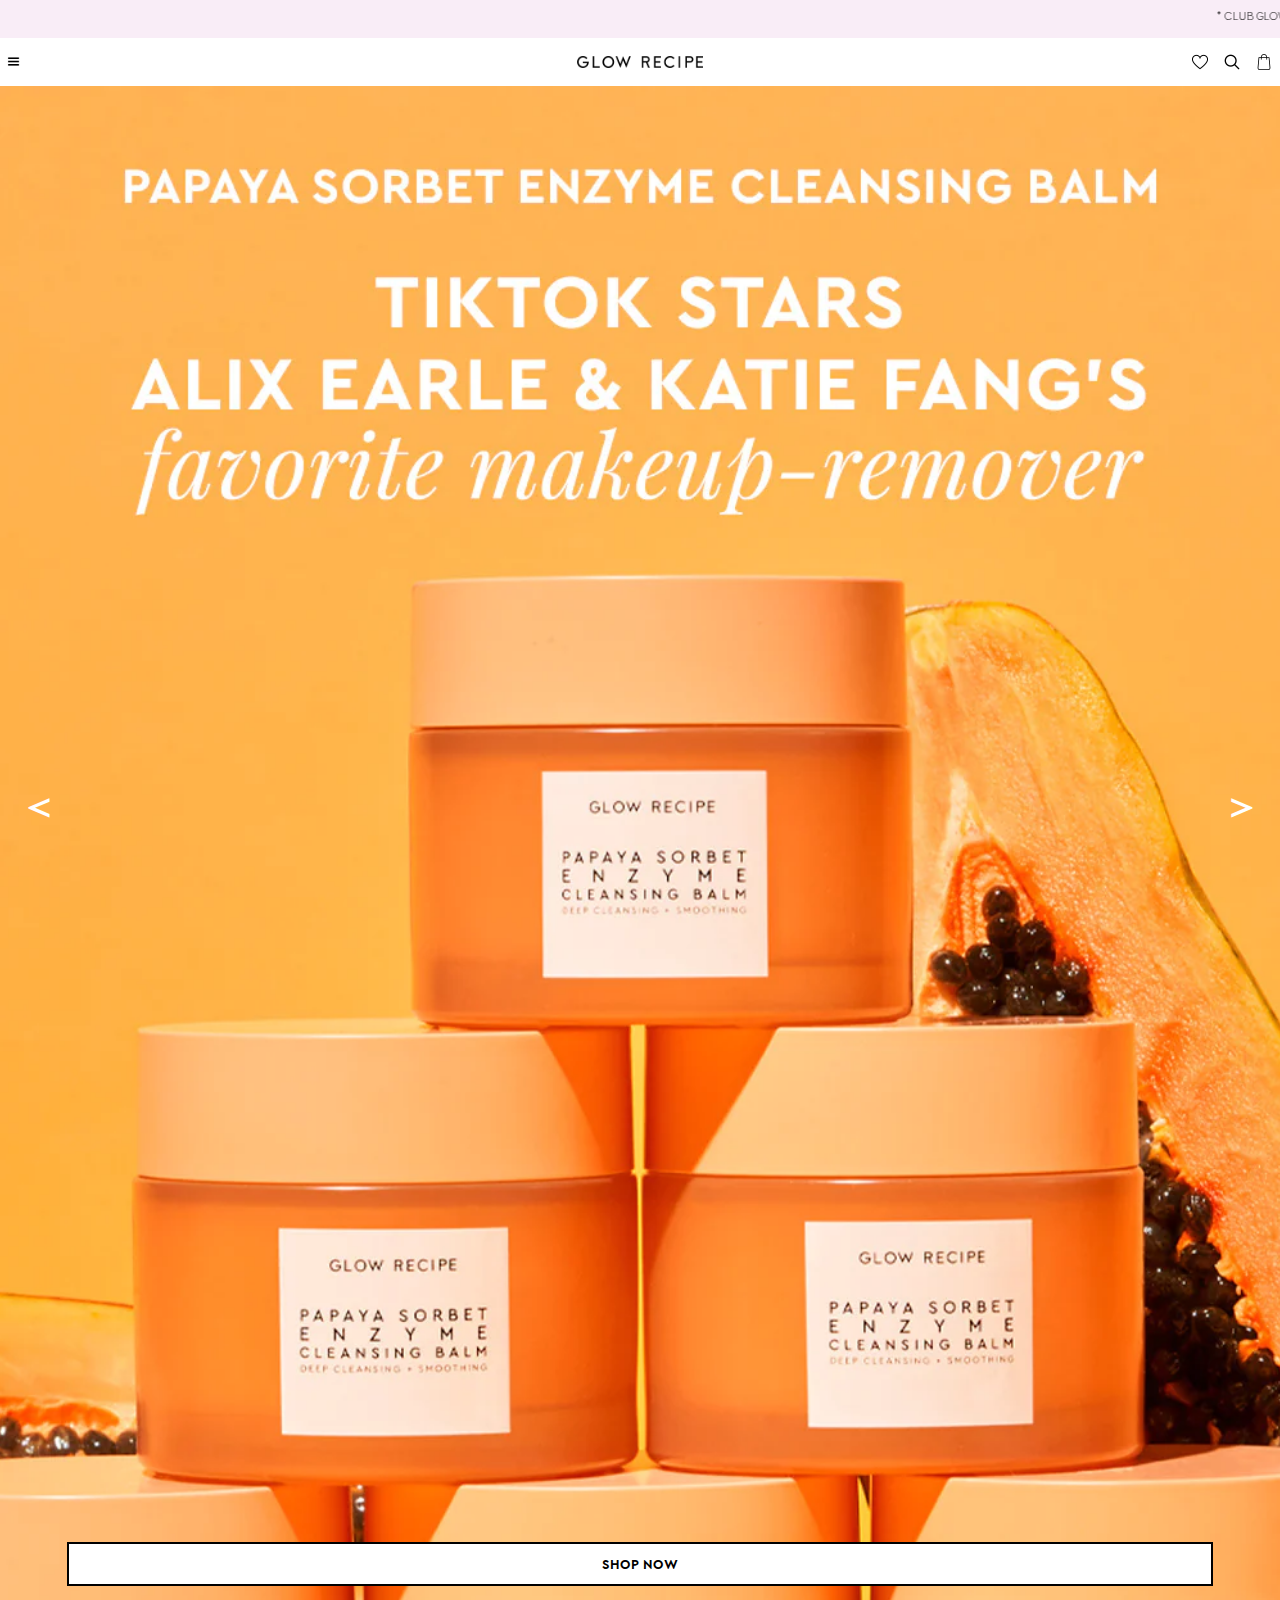
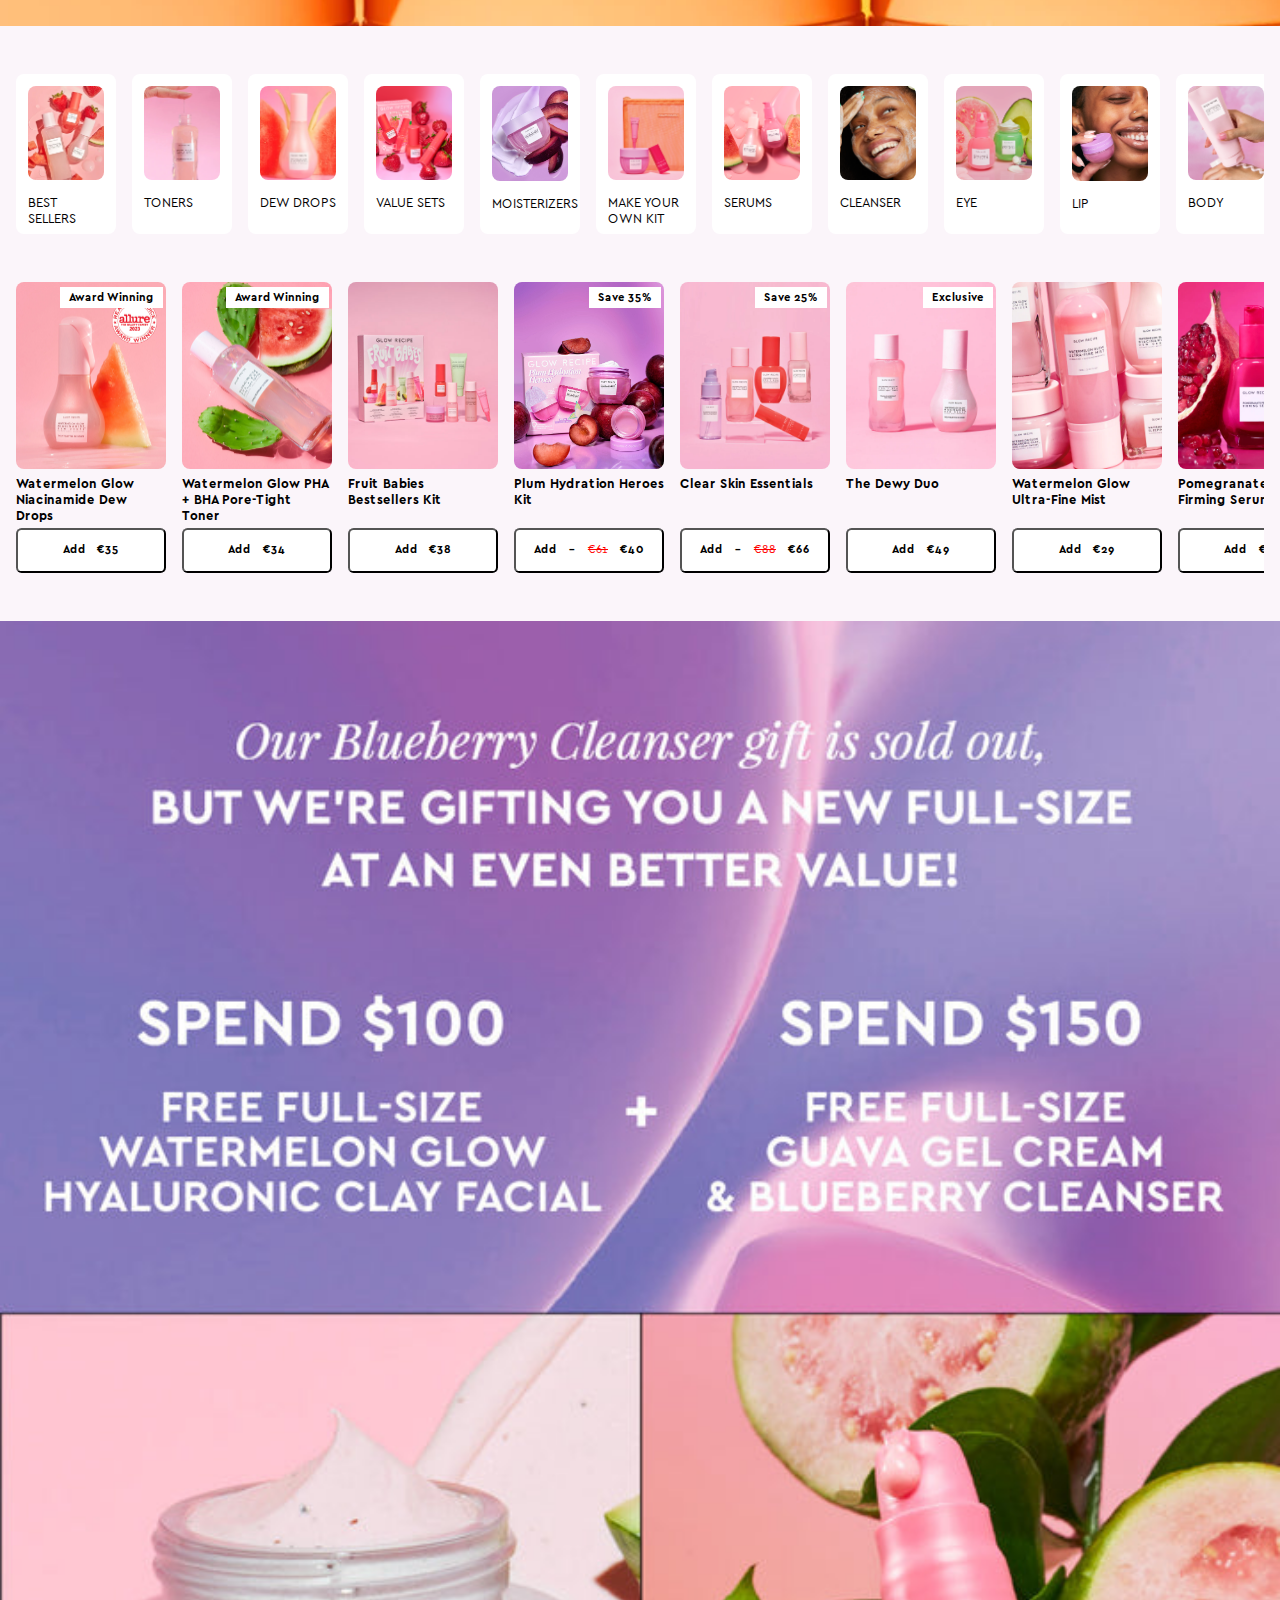
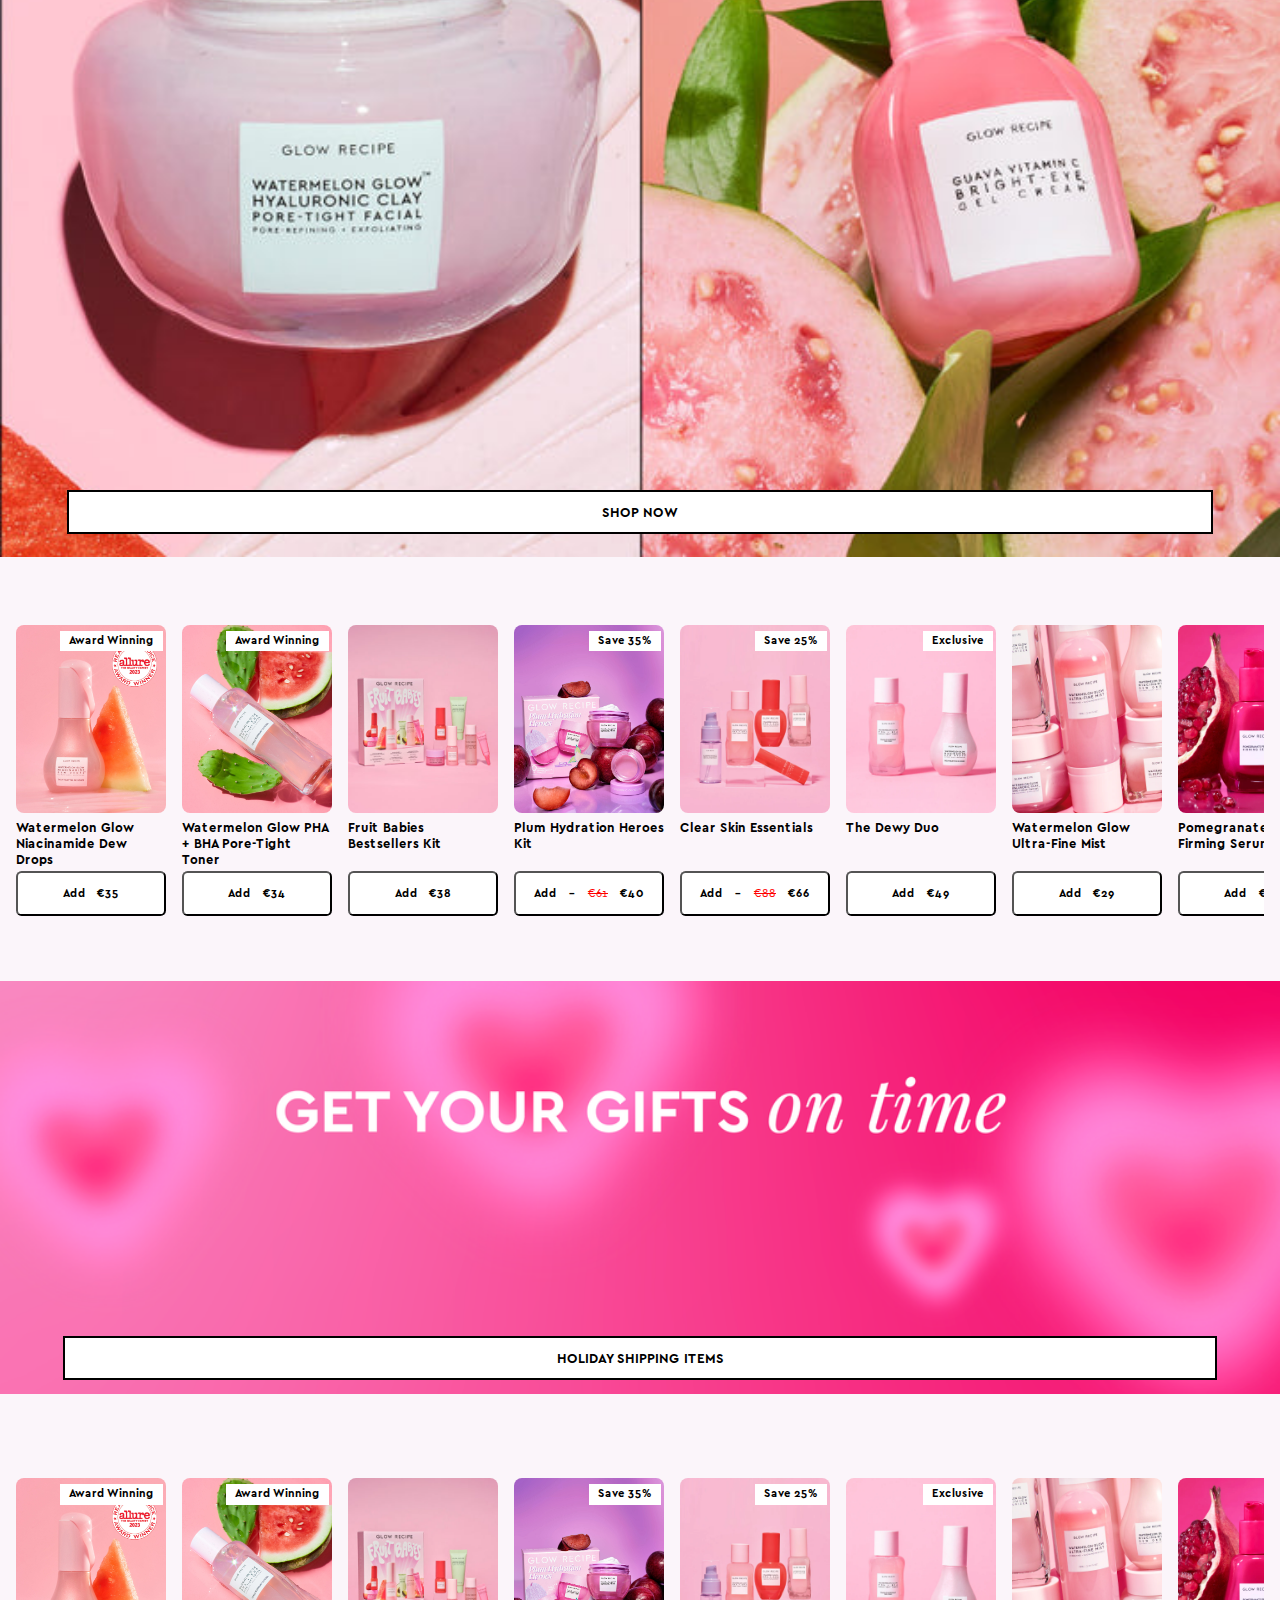
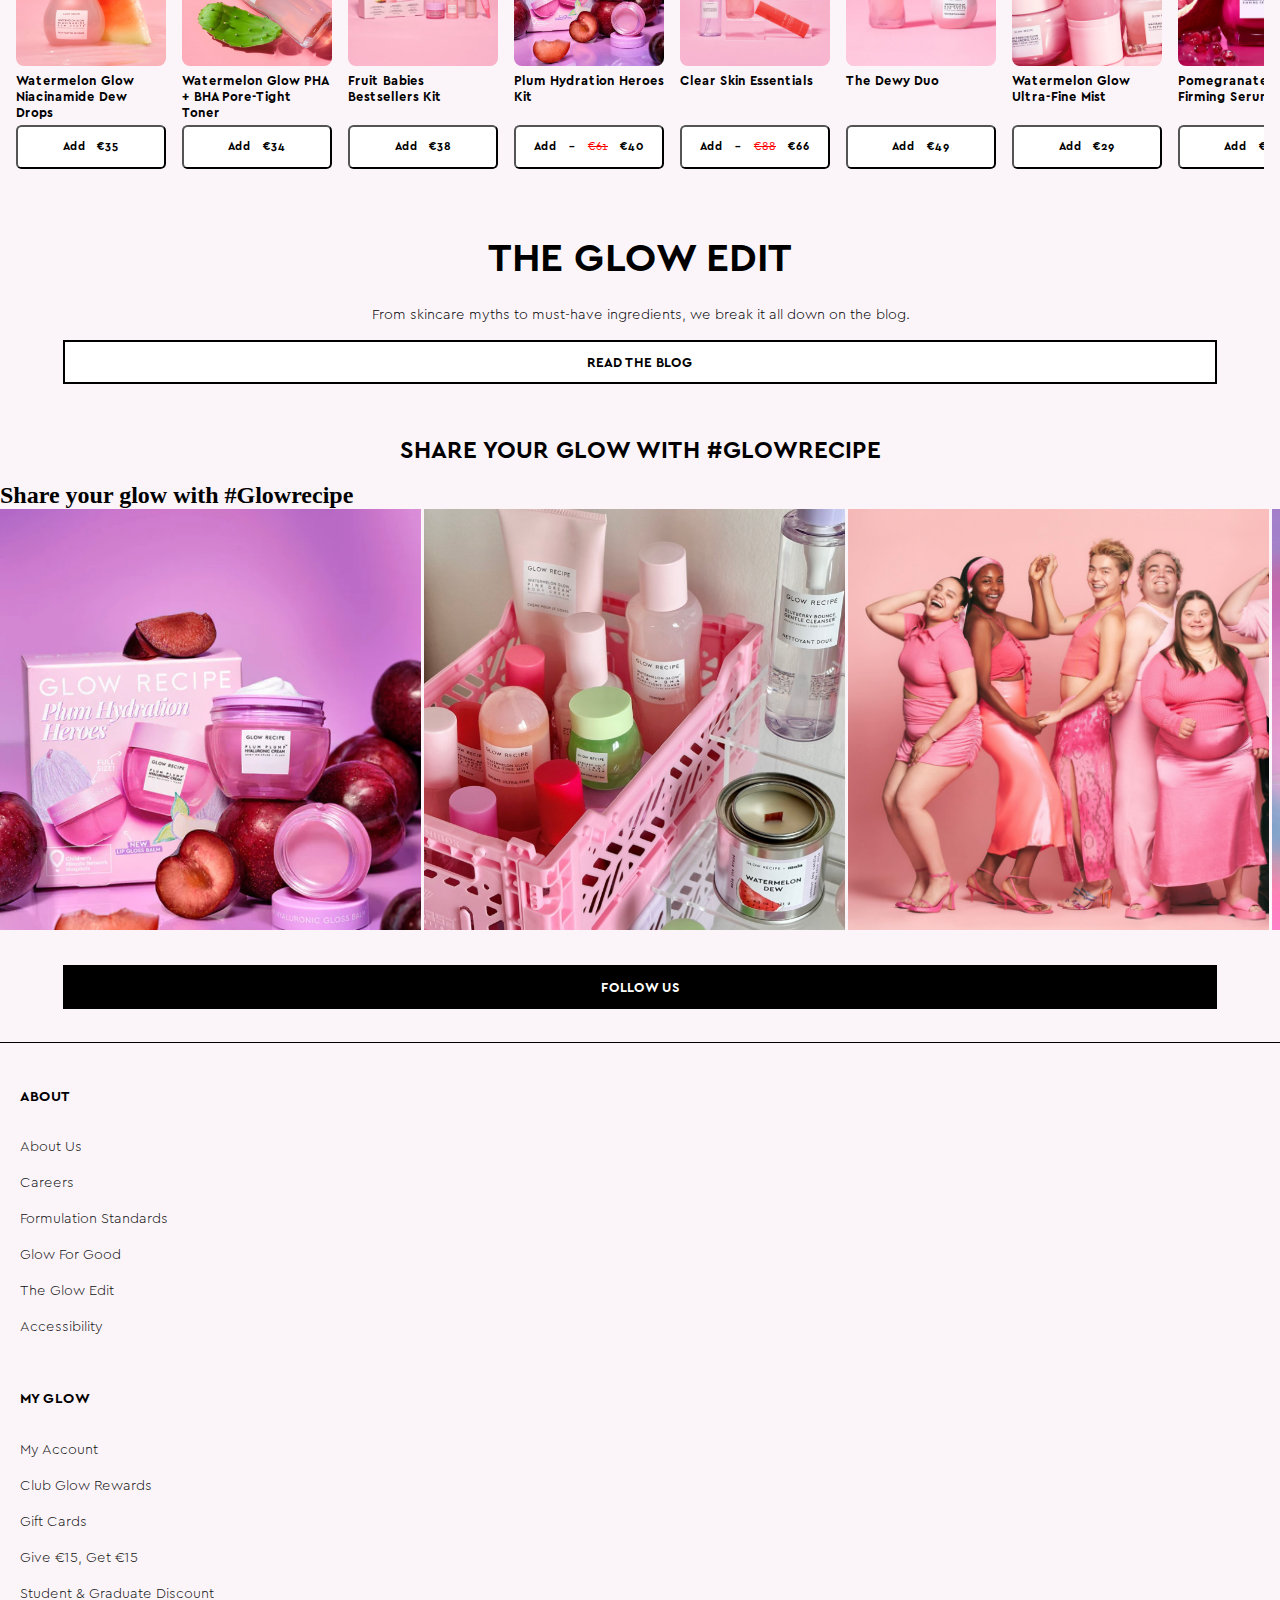
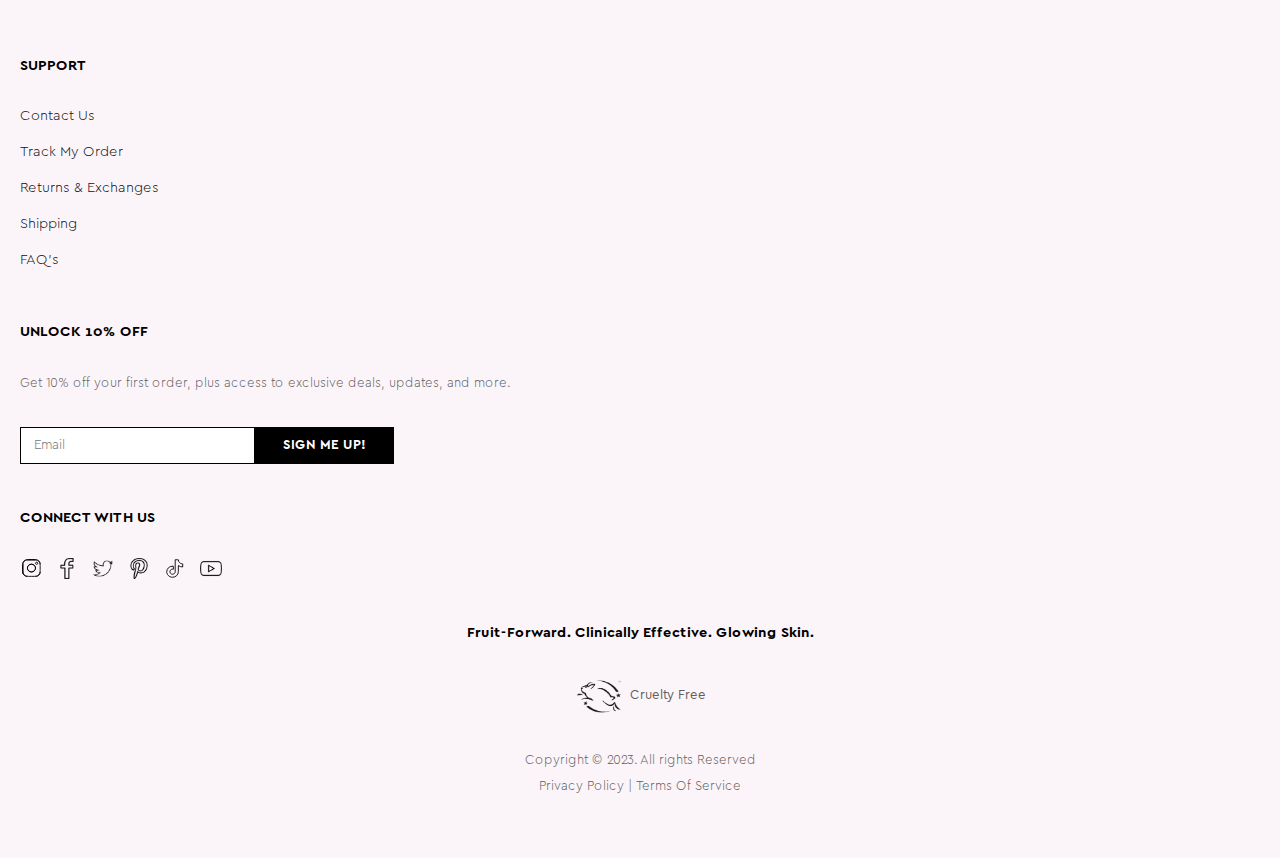
==== commit 54ca2002: "versie 10" ====
--- a/index.html
+++ b/index.html
@@ -17,27 +17,23 @@
 	<header>
 		<!--Header Section 1-->
 		<section>
-			<ul>
-				<li>
-					<marquee>
-						<ul>
-							<li><strong>* Club glow exclusive offer. Free standard shipping </strong> &nbsp; Until the
-								end of the year for members. *</li>
-							<!--https://www.dofactory.com/html/spaces#:~:text=For%20text%2C%20to%20add%20extra,add%20space%20outside%20an%20element.-->
-							<li><strong>* 20% OFF SITEWIDE</strong> &nbsp; with code: &nbsp; <strong>CYBERWEEK</strong>
-								&nbsp; plus daily surprises all week. * </li>
-							<li><strong>FREE </strong> &nbsp; Blueberry Bounce Gentle Cleanser with orders $100+
-								<strong> FREE </strong> &nbsp; Guava Vitamin C Bright-Eye Gel Cream with orders $150+
-								&nbsp; <strong><em> Details</em></strong>
-							</li>
-						</ul>
-					</marquee>
-				</li>
-			</ul>
+			<marquee>
+				<ul>
+					<li><strong>* Club glow exclusive offer. Free standard shipping </strong> &nbsp; Until the
+						end of the year for members. *</li>
+					<!--https://www.dofactory.com/html/spaces#:~:text=For%20text%2C%20to%20add%20extra,add%20space%20outside%20an%20element.-->
+					<li><strong>* 20% OFF SITEWIDE</strong> &nbsp; with code: &nbsp; <strong>CYBERWEEK</strong>
+						&nbsp; plus daily surprises all week. * </li>
+					<li><strong>FREE </strong> &nbsp; Blueberry Bounce Gentle Cleanser with orders $100+
+						<strong> FREE </strong> &nbsp; Guava Vitamin C Bright-Eye Gel Cream with orders $150+
+						&nbsp; <strong><em> Details</em></strong>
+					</li>
+				</ul>
+			</marquee>
 		</section>
 
 		<nav>
-			<a href="#"><img src="./images/logo 2.png" alt="Het logo van Glow Recipe"></a>
+			<a href="#"><img src="./images/logo2.png" alt="Het logo van Glow Recipe"></a>
 
 			<button><img src="./images/hamburgericon.png" alt="Het menu balk"></button>
 
@@ -63,6 +59,43 @@
 
 			</ul>
 
+			<section>
+				<section>
+					<button><img src="./images/sluittag.png" alt="Sluit de Hamburger"></button>
+				</section>
+				
+				<section>
+					<h2>Shop Our Bestsellers</h2>
+					<article>
+					<img src="./images/glowtonermenu.png" alt="Foto van de Glow Recipe Toner">
+					<h3>Watermelon Glow PHA+BHA Pore tight-toner</h3>
+					</article>
+
+					<article>
+					<img src="./images/awardwinning1.jpg" alt="Foto van de Glow Recipe Niacinamide Drops">
+					<h3>Watermelon Glow Niacinamide Drops</h3>
+					</article>
+			
+					<article>
+					<img src="./images/moisturizer.jpg" alt="Foto van de Glow Recipe moisterizer">
+					<h3>Plum Plum Hyluronic Cream </h3>
+					</article>
+
+				</section>
+				
+				<ul>
+					<li><a class="#">Home</a></li>
+					<li><a href="#"> Shop All</a></li>
+					<li><a href="./aboutus.html"> About us</a></li>
+					<li><a href="#"> Gift Guide</a></li>
+					<li><a href="#"> Skin Quiz</a></li>
+					<li><a href="#"> Best-sellers</a></li>
+					<li><a href="#"> Value sets</a></li>
+					<li><a href="#"> Exclusives</a></li>
+				</ul>
+			</section>
+		
+
 		</nav>
 
 	</header>
@@ -71,20 +104,25 @@
 		<section>
 			<ul>
 				<li>
-					<button>Shop Now <a href="#"></a></button>
+					<button>Shop Now</button> 
 					<img src="./images/papaya.jpg" alt="Foto van de papaya moisterizur">
-				</li>
-				<li>
-					<button>Shop Now <a href="#"></a></button>
+					</a>
+				</li>
+				<li>
+					<button>Shop Now</button>
 					<img src="./images/cyberweek1.jpg" alt="Foto van de eerste cyberweek korting">
-				</li>
-				<li>
-					<button>Shop Now <a href="#"></a></button>
+					</a>
+				</li>
+
+
+				<li>
+					<button>Shop Now</button>
 					<img src="./images/cyberweek2.jpg" alt="Foto van de tweede cyberweek korting">
+				</a>
 				</li>
 			</ul>
 			<button>></button>
-			<button><</button>
+			<button>&lt;</button>
 		</section>
 		<!--Main Section 2-->
 		<section>
@@ -99,6 +137,7 @@
 					<h3>Best sellers</h3>
 					<img src="./images/bestsellers.jpg" alt="bestsellers" />
 				</li>
+				
 				<li>
 					<h3>Toners</h3>
 					<img src="./images/toners.jpg" alt="toners" />
@@ -209,8 +248,9 @@
 		</section>
 		<!--Main Section 5-->
 		<section>
-			<button>Shop Now <a href="#"></a></button>
+			<button>Shop Now</button>
 			<img src="./images/cyberweek2.jpg" alt="Foto van de tweede cyberweek korting">
+			</a>
 		</section>
 		<!--Main Section 6-->
 		<section>
@@ -361,7 +401,7 @@
 
 		<!--Main Section 12-->
 		<section>
-			<h2></h2>
+			<h2>Share your glow with #Glowrecipe</h2>
 			<ul>
 				<li>
 					<img src="./images/instagram1.png" alt="de eerste instagram foto van glow recipe" />
@@ -390,41 +430,37 @@
 			<button>Follow Us</button>
 		</section>
 
-		<section></section>
 
 	</main>
 
 	<footer>
 		<nav>
-			<ul>
-				<h3>About</h3>
-				<li><a href="./aboutus.html">About Us</a></li>
-				<li><a href="#">Careers</a></li>
-				<li><a href="#">Formulation Standards</a></li>
-				<li><a href="#">Glow For Good</a></li>
-				<li><a href="#">The Glow Edit</a></li>
-				<li><a href="#">Accessibility</a></li>
-				</li>
-			</ul>
-
-			<ul>
-				<h3>My Glow</h3>
-				<li><a href="#">My Account</a></li>
-				<li><a href="#">Club Glow Rewards</a></li>
-				<li><a href="#">Gift Cards</a></li>
-				<li><a href="#">Give €15, Get €15</a></li>
-				<li><a href="#">Student & Graduate Discount</a></li>
-				</li>
-			</ul>
-
-			<ul>
-				<h3>Support</h3>
-				<li><a href="#">Contact Us</a></li>
-				<li><a href="#">Track My Order</a></li>
-				<li><a href="#">Returns & Exchanges</a></li>
-				<li><a href="#">Shipping</a></li>
-				<li><a href="#">FAQ's</a></li>
-				</li>
+			<h3> About</h3>
+			<ul>
+				<li><a href="./aboutus.html">About Us </a></li>
+				<li><a href="#appel">Careers</a></li>
+				<li><a href="#peer">Formulation Standards</a></li>
+				<li><a href="#banaan">Glow For Good</a></li>
+				<li><a href="#bessen">The Glow Edit</a></li>
+				<li><a href="#aardbei">Accessibility</a></li>
+			</ul>
+
+			<h3> My Glow</h3>
+			<ul>
+				<li><a href="#mango">My Account</a></li>
+				<li><a href="#druif">Club Glow Rewards</a></li>
+				<li><a href="#kiwi">Gift Cards</a></li>
+				<li><a href="#avocado">Give €15, Get €15</a></li>
+				<li><a href="#watermeloen">Student & Graduate Discount</a></li>
+			</ul>
+
+			<h3>Support</h3>
+			<ul>
+				<li><a href="#meloen">Contact Us</a></li>
+				<li><a href="#dragonfruit">Track My Order</a></li>
+				<li><a href="#rozijnen">Returns & Exchanges</a></li>
+				<li><a href="#ananas">Shipping</a></li>
+				<li><a href="#granaatappel">FAQ's</a></li>
 			</ul>
 
 			<h3>Unlock 10% Off</h3>
--- a/styles/style.css
+++ b/styles/style.css
@@ -1,5 +1,15 @@
 main {
 	gap: 1em;
+	border-bottom: 1px solid #000;
+}
+
+a {
+	color: #454545;
+    text-decoration: none;
+}
+
+button {
+	cursor: pointer;
 }
 
 /*eerste 3 fotos*/
@@ -12,6 +22,7 @@
 main section:nth-of-type(1) ul {
     display: flex;
 }
+
 main section:nth-of-type(1) ul.sliding-transition {
     transition: transform 0.5s ease-in-out;
 }
@@ -60,7 +71,7 @@
 }
  
  
-header section ul li {
+header > section ul li {
     list-style: none;
     background-color: #F9EDF7;
     height: 3em;
@@ -81,12 +92,16 @@
     height: 2em;
     text-align: center;
     line-height: .2em;
-    background-color: var(--color-white);
+    background-color: var(--button-color1);
     border: solid .20em black;
     font-family: CeraGR, sans-serif;
     text-transform: uppercase;
     font-weight: bold;
 }
+
+main section:nth-of-type(1) ul li button:hover {
+    background-color: var(--button-hover-background-color1-2);
+}
  
 main section:nth-of-type(3) {
     margin: 1em;
@@ -96,12 +111,6 @@
 
 section:nth-of-type(2) p {
 	display: none;
-}
-
-h3 {
-	font-family: CeraGR;
-	font-weight: 400;
-	font-size: .8em;
 }
 
 main section:nth-of-type(1) {
@@ -143,6 +152,10 @@
 	scroll-snap-align: center;
 }
 
+main section:nth-of-type(3) ul li:hover{
+	background-color: var(--button-hover-background-color1-2);
+}
+
 
 ul li h3 {
 	text-transform: uppercase;
@@ -218,10 +231,14 @@
 	width: 150px;
 	word-spacing: .8em;
 	border-color: black;
-	background-color: white;
-	font-weight: bold;
-	text-transform: none;
-	border-radius: .5em;
+	background-color: var(--button-color1);
+	font-weight: bold;
+	text-transform: none;
+	border-radius: .5em;
+}
+
+main section:nth-of-type(4) ul li button:hover{
+	background-color: var(--button-hover-background-color1-2);
 }
 
 main section:nth-of-type(4) ul li s {
@@ -246,11 +263,15 @@
 	right: 5em;
 	bottom: 2em;
 	line-height: .2em;
-	background-color: var(--color-white);
+	background-color: var(--button-color1);
 	border: solid .20em black;
 	font-family: CeraGR, sans-serif;
 	text-transform: uppercase;
 	font-weight: bold;
+}
+
+main section:nth-of-type(5) button:hover {
+	background-color: var(--button-hover-background-color1-2);
 }
 
 main section:nth-of-type(6) {
@@ -316,11 +337,15 @@
 	width: 150px;
 	word-spacing: .8em;
 	border-color: black;
-	background-color: white;
+	background-color: var(--button-color1);
 	color: black;
 	font-weight: bold;
 	text-transform: none;
 	border-radius: .5em;
+}
+
+main section:nth-of-type(6) ul li button:hover{
+	background-color: var(--button-hover-background-color1-2);
 }
 
 main section:nth-of-type(6) ul li s {
@@ -346,11 +371,15 @@
 	right: 4.7em;
 	bottom: 1.4em;
 	line-height: .2em;
-	background-color: var(--color-white);
+	background-color: var(--button-color1);
 	border: solid .20em black;
 	font-family: CeraGR, sans-serif;
 	text-transform: uppercase;
 	font-weight: bold;
+}
+
+main section:nth-of-type(7) button:hover{
+	background-color: var(--button-hover-background-color1-2);
 }
 
 /*tekst op foto screenreader*/
@@ -424,10 +453,14 @@
 	width: 150px;
 	word-spacing: .8em;
 	border-color: black;
-	background-color: white;
-	font-weight: bold;
-	text-transform: none;
-	border-radius: .5em;
+	background-color: var(--button-color1);
+	font-weight: bold;
+	text-transform: none;
+	border-radius: .5em;
+}
+
+main section:nth-of-type(9) ul li button:hover{
+	background-color: var(--button-hover-background-color1-2);
 }
 
 main section:nth-of-type(9) ul li s {
@@ -468,11 +501,15 @@
 	right: 4.7em;
 	bottom: -4.5em;
 	line-height: .2em;
-	background-color: var(--color-white);
+	background-color: var(--button-color1);
 	border: solid .20em black;
 	font-family: CeraGR, sans-serif;
 	text-transform: uppercase;
 	font-weight: bold;
+}
+
+main section:nth-of-type(10) button:hover{
+	background-color: var(--button-hover-background-color1-2);
 }
 
 section:nth-of-type(11) h2 {
@@ -522,6 +559,9 @@
 
 main section:nth-of-type(13)  {
 	position: relative;
+    display: grid;
+    place-items: center;
+    margin-bottom: 5em;
 }
 
 main section:nth-of-type(13) button {
@@ -534,20 +574,24 @@
 	bottom: -3.5em;
 	line-height: .2em;
 	color: var(--color-white);
-	background-color: black;
+	background-color: var(--button-color2);
 	border: solid .20em black;
 	font-family: CeraGR, sans-serif;
 	text-transform: uppercase;
 	font-weight: bold;
 }
 
-
-main section:nth-of-type(14) {
+main section:nth-of-type(13) button:hover{
+	background-color: var(--button-hover-background-color1-2);
+}
+
+
+/* main section:nth-of-type(14) {
 	content: "";
 	display: block;
 	border-bottom: 1px solid #000;
 	margin-top: 4em;
-}
-
-
-
+} */
+
+
+
--- a/styles/index.css
+++ b/styles/index.css
@@ -1,13 +1,13 @@
 @font-face {
 	font-family: 'CeraGR';
 	src: url('../fonts/CeraGR-Regular.ttf') format('truetype');
-	font-weight:400;
+	font-weight: 400;
 }
 
 @font-face {
 	font-family: 'CeraGR';
 	src: url('../fonts/CeraGR-Bold.ttf') format('truetype');
-	font-weight:700;
+	font-weight: 700;
 }
 
 @font-face {
@@ -19,13 +19,13 @@
 @font-face {
 	font-family: 'Gotham';
 	src: url('../fonts/Gotham-Bold.ttf') format('truetype');
-	font-weight:700;
+	font-weight: 700;
 }
 
 @font-face {
 	font-family: 'Gotham';
 	src: url('../fonts/Gotham-Book.ttf') format('truetype');
-	font-weight:400;
+	font-weight: 400;
 }
 
 @font-face {
@@ -52,6 +52,7 @@
 	width: 100%;
 	height: auto;
 }
+
 
 /*********************/
 /* CUSTOM PROPERTIES */
@@ -62,12 +63,33 @@
 	--color-text: #111;
 	--color-white: #fff;
 	--color-background: #FBF5FA;
-}
-
+
+	/* Linkjes */
+	--link-color:#111; 
+	--link-visited-color: #CC8899;
+	--link-background-color: #ff6ec7;
+	--link-active-color:#00008B;
+
+	/* Buttons */
+--button-color1:White;
+--button-color2:black;
+--button-color3:#EDB4E0;
+
+--button-hover-background-color1-2:#EDB4E0;
+--button-hover-background-color3: #fff;
+--button-focus-border-color:dodgerblue; 
+
+/* Focus */
+--form-focus-border-color:dodgerblue; 
+}
 
 body {
 	background-color: var(--color-background);
-	font-family: 'Playfair-Display', cursive;
+}
+
+body.overflowHidden {
+	overflow: hidden;
+	/* filter: brightness(50%); */
 }
 
 /****************/
@@ -76,107 +98,236 @@
 
 header {
 	position: sticky;
-    top: 0;
-    z-index: 999;
+	top: 0;
+	z-index: 999;
 }
 
 main {
 	display: flex;
-    flex-direction: column;
+	flex-direction: column;
 }
 
 li {
 	list-style: none;
 }
 
-marquee {	
-font-family: CeraPro, sans-serif;
-font-size: .7em;
+a {
+	color:var(--link-color);
+	text-decoration:none;
+	outline:none;
+}
+
+ a:visited {
+	color:var(--link-visited-color);
+  }
+  
+  a:focus {
+	/* background-color:var(--button-background-focus-color); */
+	border-radius: .3em;
+	border: 2px solid var(--button-focus-border-color);
+  }
+  
+ a:hover {
+	text-decoration:underline;
+	text-decoration-thickness:2px;
+	text-underline-offset: 2px;
+  }
+  
+ a:active {
+	/* als alles lekker snel gaat zie je dit niet */
+	/* maar des te meer reden om de :active state wel te definieren */
+	/* juist als iets traag verloopt, krijg je dan feedback */
+	color:var(--link-active-color);
+	text-decoration:underline;
+	text-decoration-thickness:2px;
+	text-underline-offset: 2px;
+  }
+
+
+  button:focus {
+	border-radius: .3em;
+	border: 2px solid var(--button-focus-border-color) ;
+  }
+  
+  button:active {
+	background-color:var(--button-background-active-color);
+  }
+
+  form:hover {
+	cursor: text;
+	}
+	
+	form:focus {
+	border-radius: .3em;
+	border: 2px solid var(--form-focus-border-color);
+	}
+
+  
+
+
+
+header>section {
+	background-color: #F9EDF7;
+}
+
+marquee {
+	font-family: CeraPro, sans-serif;
+	font-size: .7em;
 }
 
 marquee ul {
-	display:flex;
-	gap:20vw;
-	list-style:none;
-	padding:0;
-	margin:0;
-  }
-  
-  marquee strong {
-	font-weight:normal;
-	text-transform:uppercase;
-  }
-
-header nav{
+	display: flex;
+	gap: 20vw;
+	list-style: none;
+	padding: 0;
+	margin: 0;
+}
+
+marquee strong {
+	font-weight: normal;
+	text-transform: uppercase;
+}
+
+header nav {
 	background-color: white;
-	display:grid;
-	grid-template-columns:1fr max-content 1fr;
+	display: grid;
+	grid-template-columns: 1fr max-content 1fr;
 	align-items: center;
 	height: 3em;
 }
 
 /* logo */
-header nav > a {
-	height:.75em;
-	display:block;
-}
-
-header nav > a img {
-	height:100%;
-	display:block;
+header nav>a {
+	height: .75em;
+	display: block;
+}
+
+header nav>a img {
+	height: 100%;
+	display: block;
 }
 
 /* menu button */
-header nav > button {
-	width:2em;
+header nav>button {
+	width: 2em;
 	aspect-ratio: 1/1;
-	order:-1;
+	order: -1;
 
 	display: grid;
 	place-items: center;
 }
 
-header nav > button img {
-	width:1em;
-	display:block;
-}
-
-header nav ul {
+header nav>button img {
+	width: 1em;
+	display: block;
+}
+
+header nav>ul {
 	display: flex;
 	align-items: center;
 	justify-self: end;
 }
 
-header nav ul li {
+header nav>ul li {
 	height: 2em;
 	aspect-ratio: 1/1;
 	display: grid;
 	place-items: center;
 }
 
-header nav ul li button,
-header nav ul li a {
+header nav>ul li button,
+header nav>ul li a {
 	font-size: 1em;
 }
 
 /*begin*/
-header nav ul li img {
-    height: 1em;
-    display: block;
-}
-
-header section ul li {
+header nav>ul li img {
+	height: 1em;
+	display: block;
+}
+
+header>section ul li {
 	list-style: none;
 	background-color: #F9EDF7;
 	height: 3em;
 	display: flex;
 	align-items: center;
 }
- 
+
 nav button {
-    background-color: var(--color-white);
-    border: none;   
-}
+	background-color: var(--color-white);
+	border: none;
+}
+
+header nav>section {
+	position: fixed;
+	top: 0;
+	right: 2.5em;
+	bottom: 0;
+	left: -100%;
+	width: calc(100% - 2.5em);
+	background-color: var(--color-white);
+	transition: 1s;
+}
+
+header nav>section.showMenu {
+	left: 0;
+}
+
+header nav>section>section:first-of-type{
+	background-color: black;
+	padding-top: .3em;
+	padding-bottom: .3em;
+}
+
+header nav>section>section:first-of-type button {
+	background-color: black;
+}
+
+header nav>section>section:first-of-type button {
+	background-color: black;
+	width: 1.2em;
+	margin: .9em .5em .5em .9em;
+}
+
+
+header nav>section {
+	display: flex;
+	flex-direction: column;
+	gap: 0.6em;
+	text-transform: uppercase;
+}
+
+header nav>section>*:not(section:first-of-type) {
+	margin: 0 1em;
+	font-family: Cerapro, sans-serif;
+}
+
+header nav>section>section:nth-of-type(2) {
+	display: grid;
+	grid-template-columns: repeat(3, 1fr);
+	gap: 0.6em;
+}
+
+header nav>section>section:nth-of-type(2) h2 {
+	grid-column: 1/-1;
+	/*1/1 van eerste lijn tot laatste lijn in grid*/
+}
+
+header nav>section>section:nth-of-type(2) img {
+	border-radius: .4em;
+	height: 10em;
+	object-fit: cover;
+}
+
+header nav>section>section:nth-of-type(2) p {
+	border-radius: 1em;
+	width: 6em;
+	height: fit-content;
+	margin: 0.5em .5em 0 .5em;
+}
+
+
 
 /*EINDE*/
 
@@ -188,7 +339,7 @@
 
 
 /*Footer begin*/
-footer{
+footer {
 	margin: 1.4em;
 }
 
@@ -203,9 +354,9 @@
 	margin-bottom: 1em;
 }
 
-footer a {
+footer {
 	font-family: CeraPro, sans-serif;
-	color: #5f5f5f;
+	/* color: #5f5f5f; */
 	text-decoration: none;
 	line-height: 2.5em;
 	font-size: .9em;
@@ -226,9 +377,9 @@
 	padding: .65em 5em .7em 1em;
 	margin-right: -2em;
 	border: 1px solid black;
-  }
-
-footer button{
+}
+
+footer button {
 	padding: 0.6em 2em;
 	text-align: center;
 	color: var(--color-white);
@@ -241,24 +392,28 @@
 
 footer section ul {
 	display: flex;
-    flex-direction: row;
-    gap: 1em;
+	flex-direction: row;
+	gap: 1em;
 	align-items: center;
 	margin-top: 1.5em;
 	margin-bottom: 1em;
 }
 
+footer section a:focus {
+padding-top: 1em;
+}
+
 footer section:nth-of-type(1) img {
- width: 1.5em;
+	width: 1.5em;
 }
 
 footer section:nth-of-type(2) h3 {
-text-align: center;
-margin-left: 2em;
-margin-right: 2em;
-margin-top: 1.5em;
-font-size: 1em;
-text-transform: none;
+	text-align: center;
+	margin-left: 2em;
+	margin-right: 2em;
+	margin-top: 1.5em;
+	font-size: 1em;
+	text-transform: none;
 }
 
 footer section:nth-of-type(3) {
@@ -266,7 +421,7 @@
 	flex-direction: row;
 	align-items: center;
 	justify-content: center;
-  }
+}
 
 
 footer section:nth-of-type(3) img {
@@ -275,18 +430,17 @@
 	margin-top: -1em;
 }
 
-	footer section:nth-of-type(3) p {
-		font-family: CeraGR, sans-serif;
-		color: #5f5f5f;
-		margin-top: 1em;
-		margin-left: .5em;
-		font-weight: bolder;
+footer section:nth-of-type(3) p {
+	font-family: CeraGR, sans-serif;
+	color: #5f5f5f;
+	margin-top: 1em;
+	margin-left: .5em;
+	font-weight: bolder;
 }
 
 footer section:nth-of-type(4) {
 	margin-bottom: 5em;
-	
-  }
+}
 
 
 footer section:nth-of-type(4) p {
@@ -295,7 +449,7 @@
 	align-items: center;
 	margin-top: 1.5em;
 	line-height: 0em;
-  }
+}
 
 /* footer eind */
 
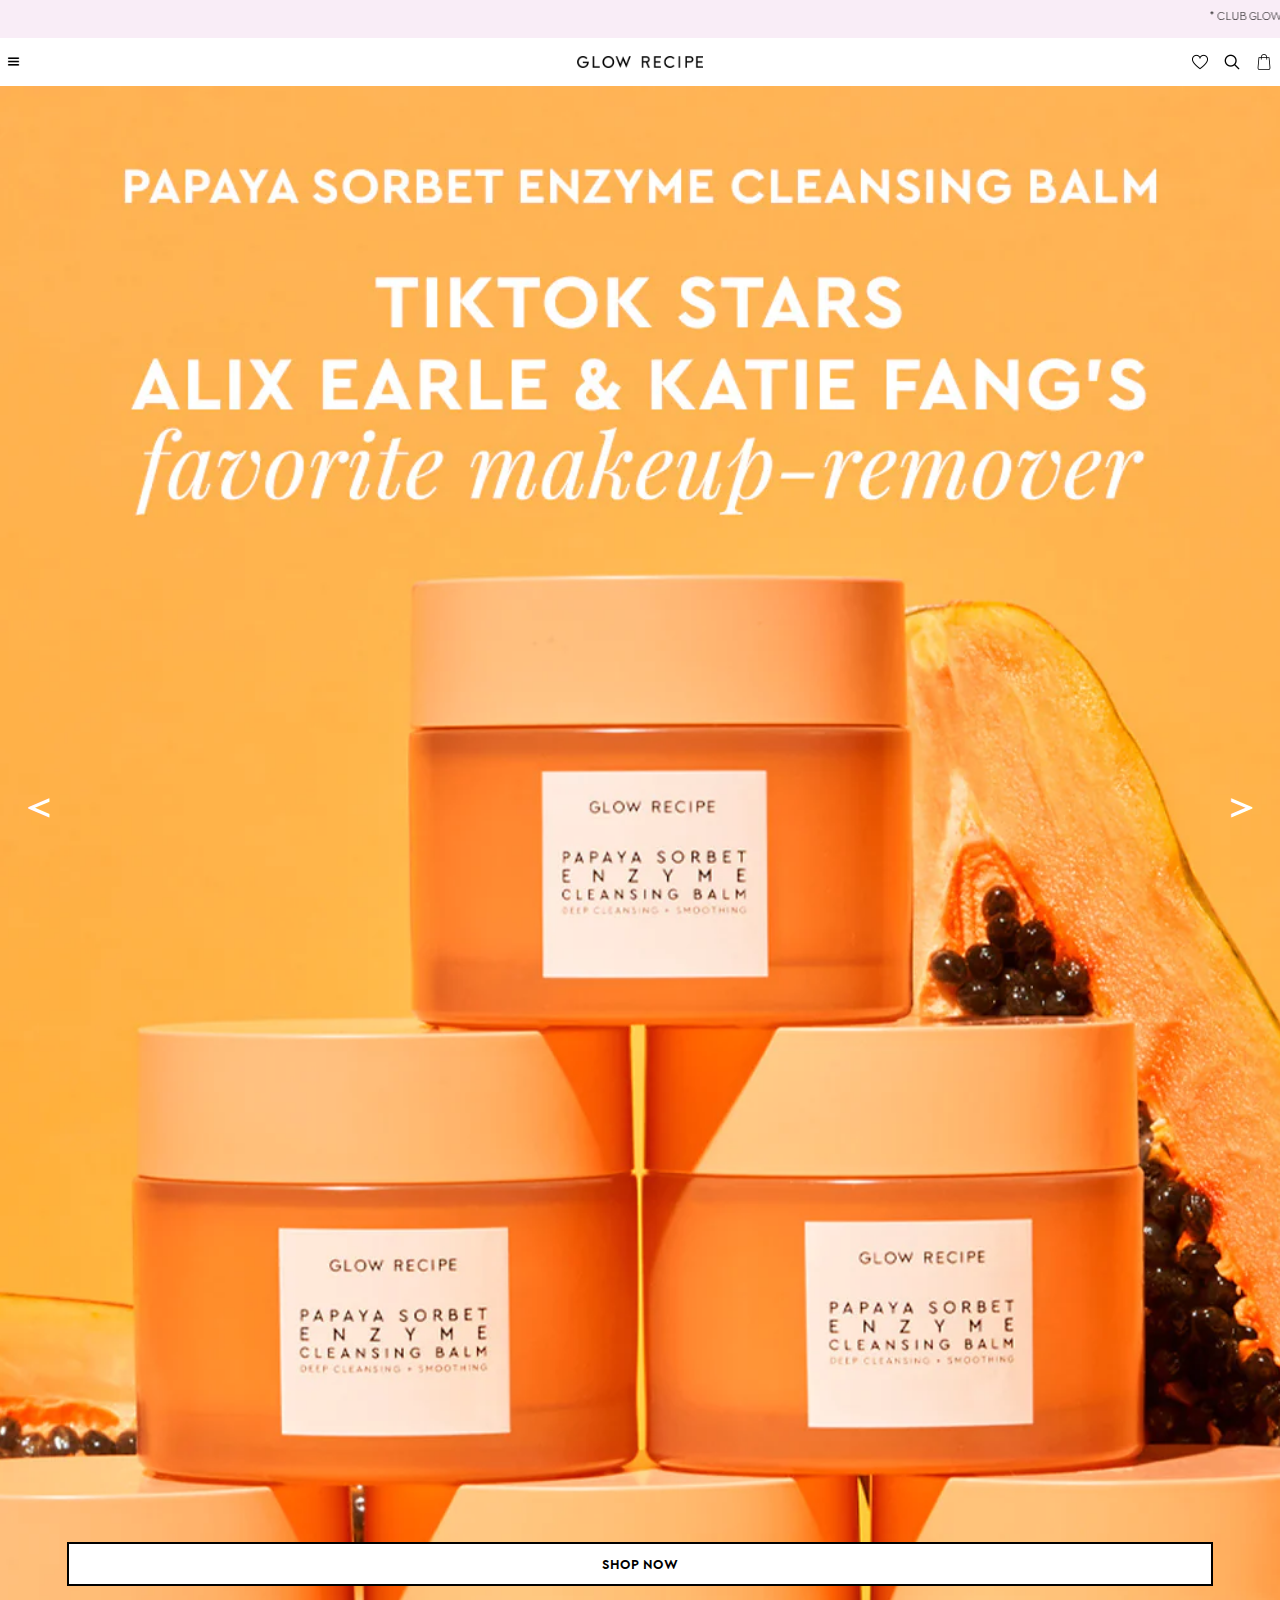
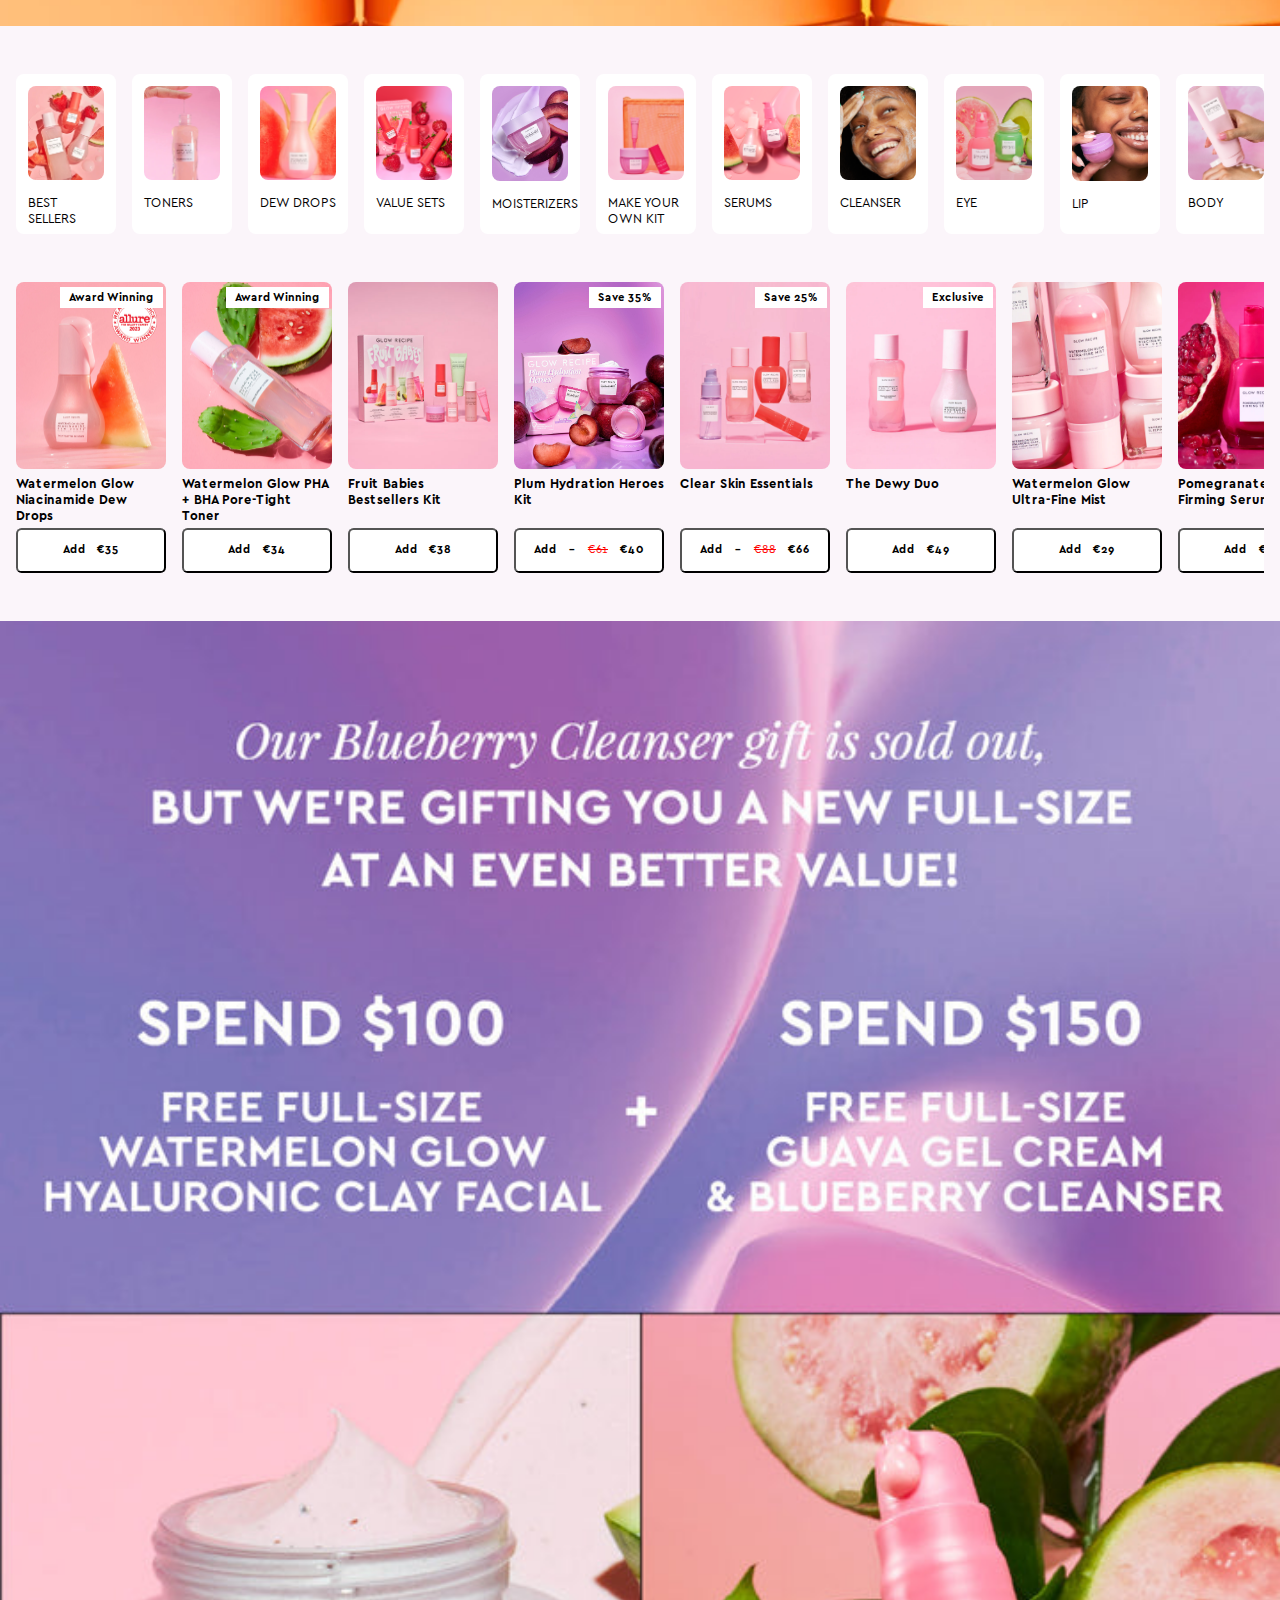
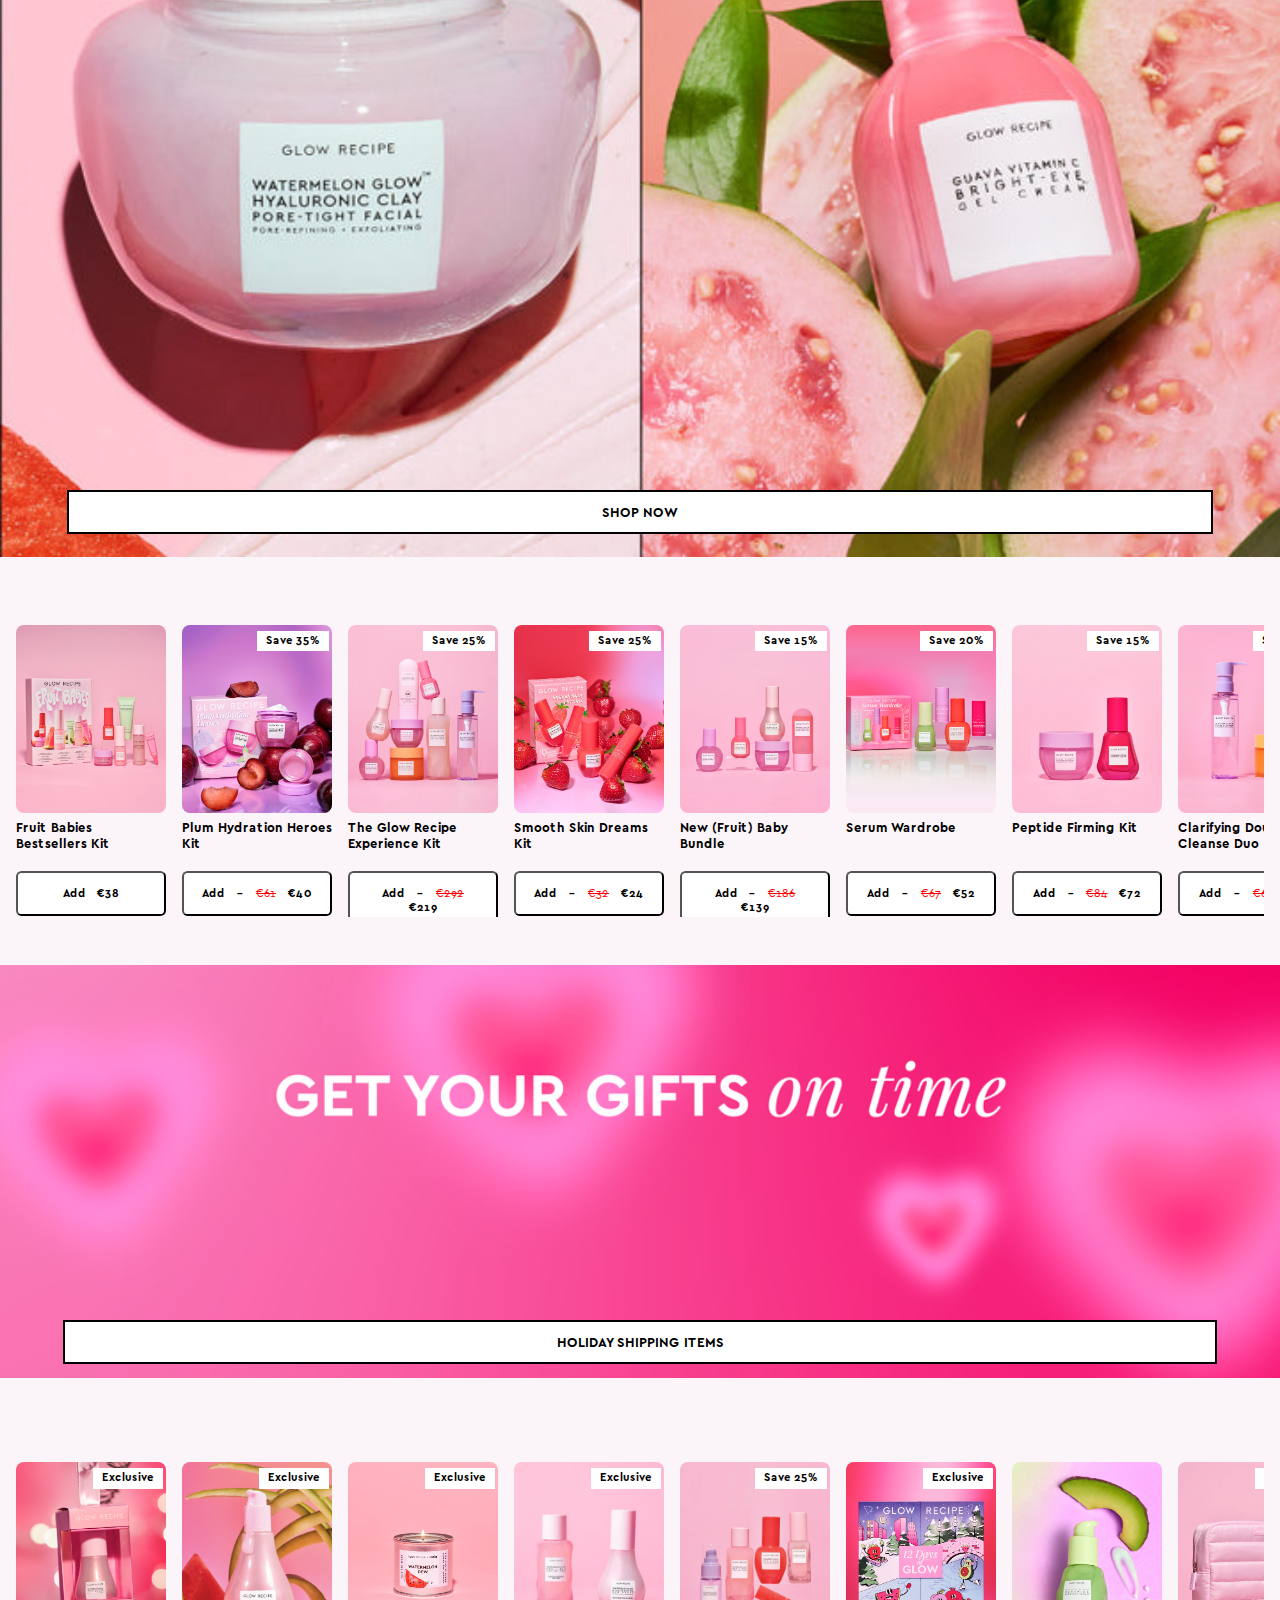
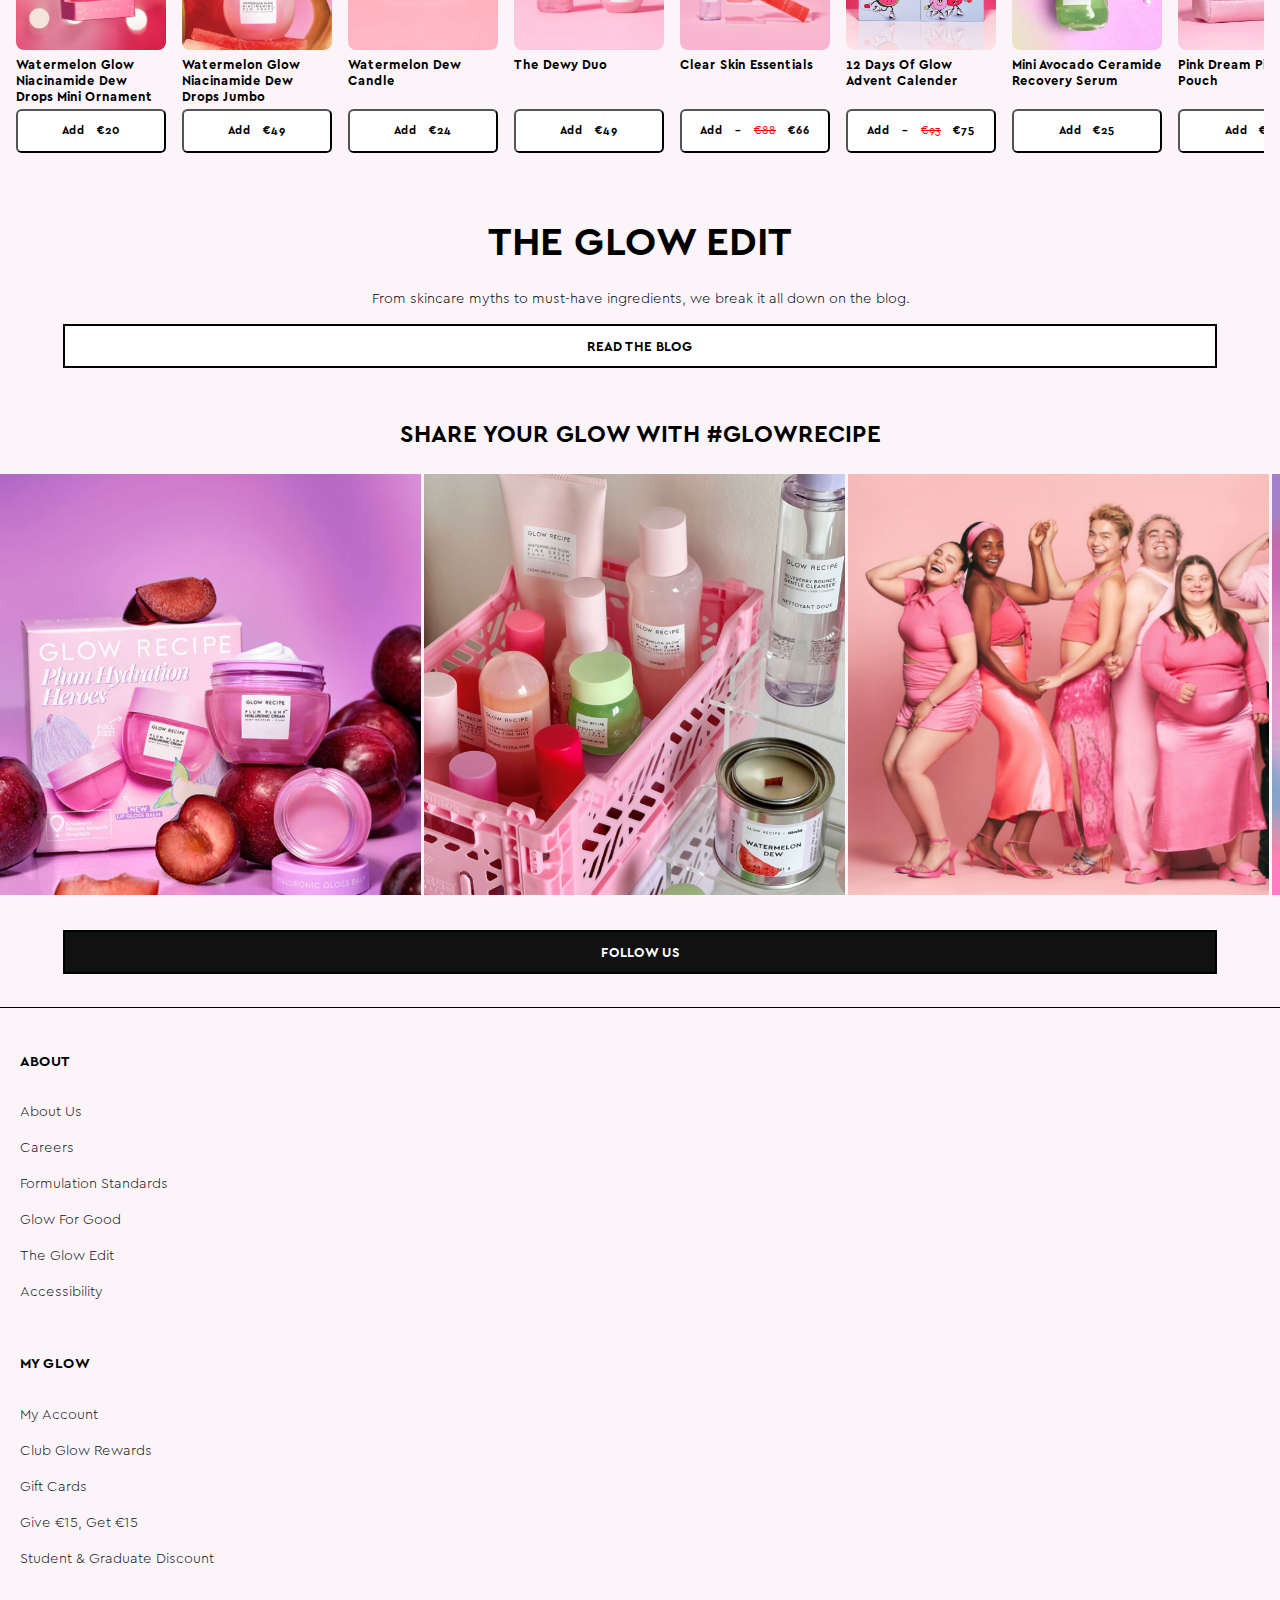
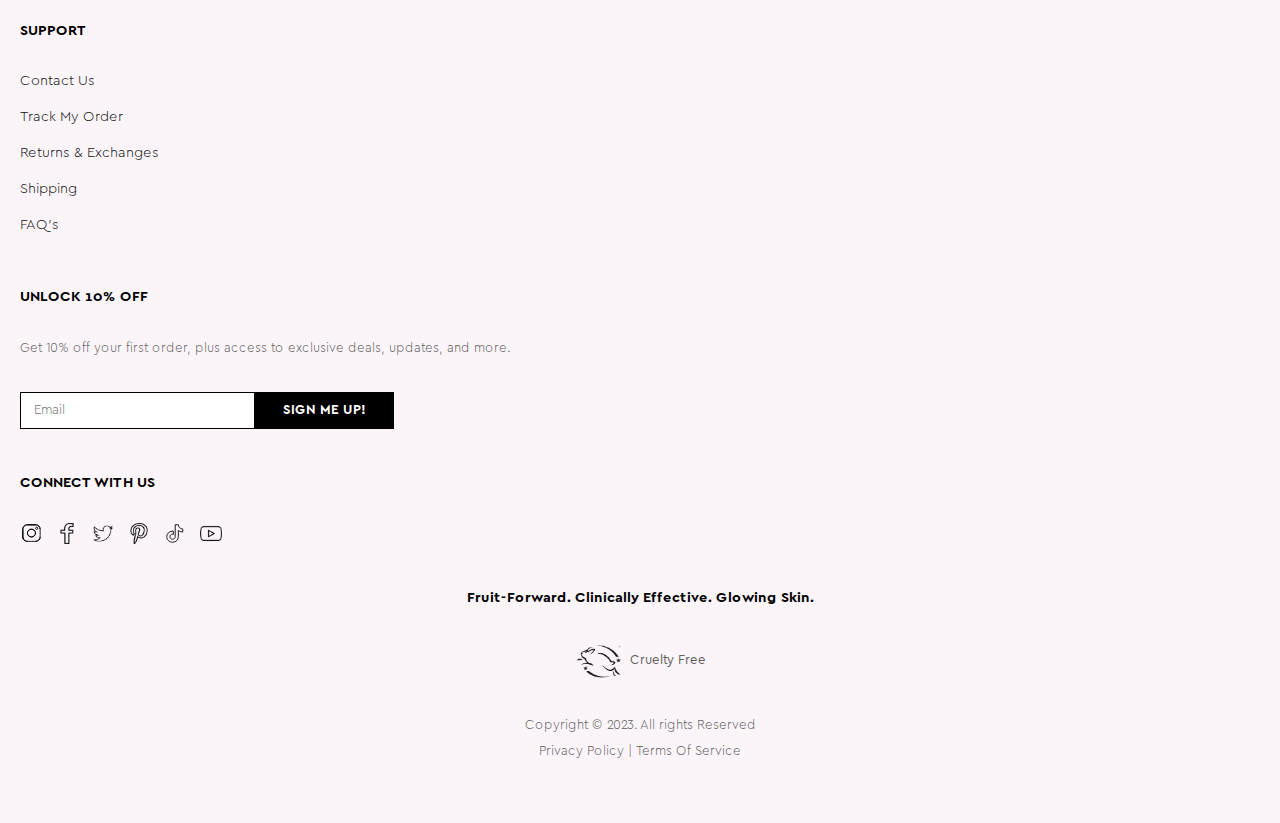
==== commit b250076e: "versie 11" ====
--- a/index.html
+++ b/index.html
@@ -33,27 +33,27 @@
 		</section>
 
 		<nav>
-			<a href="#"><img src="./images/logo2.png" alt="Het logo van Glow Recipe"></a>
-
-			<button><img src="./images/hamburgericon.png" alt="Het menu balk"></button>
+			<a href="#"><img src="./images/logo2.png" alt="Glow Recipe logo"></a>
+
+			<button><img src="./images/hamburgericon.png" alt="Hamburger menu button"></button>
 
 
 			<ul>
 				<li>
 					<a href="#">
-						<img src="./images/heart-outline.png" alt="De like button">
+						<img src="./images/heart-outline.png" alt="Like button">
 					</a>
 				</li>
 
 				<li>
 					<button>
-						<img src="./images/searchicon.png" alt="De zoek button">
+						<img src="./images/searchicon.png" alt="Search button">
 					</button>
 				</li>
 
 				<li>
 					<button>
-						<img src="./images/shoppingbagicon.svg" alt="De shopping bag button">
+						<img src="./images/shoppingbagicon.svg" alt="Shopping bag button">
 					</button>
 				</li>
 
@@ -61,23 +61,23 @@
 
 			<section>
 				<section>
-					<button><img src="./images/sluittag.png" alt="Sluit de Hamburger"></button>
+					<button><img src="./images/sluittag.png" alt="Close hamburger menu button"></button>
 				</section>
 				
 				<section>
 					<h2>Shop Our Bestsellers</h2>
 					<article>
-					<img src="./images/glowtonermenu.png" alt="Foto van de Glow Recipe Toner">
+					<img src="./images/glowtonermenu.png" alt="Glow Recipe Toner">
 					<h3>Watermelon Glow PHA+BHA Pore tight-toner</h3>
 					</article>
 
 					<article>
-					<img src="./images/awardwinning1.jpg" alt="Foto van de Glow Recipe Niacinamide Drops">
+					<img src="./images/awardwinning1.jpg" alt="Glow Recipe Niacinamide Drops">
 					<h3>Watermelon Glow Niacinamide Drops</h3>
 					</article>
 			
 					<article>
-					<img src="./images/moisturizer.jpg" alt="Foto van de Glow Recipe moisterizer">
+					<img src="./images/moisturizer.jpg" alt="Glow Recipe moisterizer">
 					<h3>Plum Plum Hyluronic Cream </h3>
 					</article>
 
@@ -105,19 +105,19 @@
 			<ul>
 				<li>
 					<button>Shop Now</button> 
-					<img src="./images/papaya.jpg" alt="Foto van de papaya moisterizur">
+					<img src="./images/papaya.jpg" alt="The Papaya moisterizer">
 					</a>
 				</li>
 				<li>
 					<button>Shop Now</button>
-					<img src="./images/cyberweek1.jpg" alt="Foto van de eerste cyberweek korting">
+					<img src="./images/cyberweek1.jpg" alt="Cyberweek discount for 20% off sitewide">
 					</a>
 				</li>
 
 
 				<li>
 					<button>Shop Now</button>
-					<img src="./images/cyberweek2.jpg" alt="Foto van de tweede cyberweek korting">
+					<img src="./images/cyberweek2.jpg" alt="The watermelon glow clay facial and the guava gel cream cleanser">
 				</a>
 				</li>
 			</ul>
@@ -189,13 +189,13 @@
 			<ul>
 				<li>
 					<h3>Watermelon Glow Niacinamide Dew Drops</h3>
-					<img src="./images/awardwinning1.jpg" alt="watermelon glow niacinamide dew drops foto" />
+					<img src="./images/awardwinning1.jpg" alt="watermelon glow niacinamide dew drops" />
 					<p>Award Winning</p>
 					<button>Add €35</button>
 				</li>
 				<li>
 					<h3>Watermelon Glow PHA + BHA Pore-Tight Toner</h3>
-					<img src="./images/awardwinning2.jpg" alt="watermelon glow PHA + BHA pore-tight toner foto" />
+					<img src="./images/awardwinning2.jpg" alt="watermelon glow PHA + BHA pore-tight toner" />
 					<p>Award Winning</p>
 					<button>Add €34</button>
 				</li>
@@ -206,25 +206,25 @@
 				</li>
 				<li>
 					<h3>Plum Hydration Heroes Kit</h3>
-					<img src="./images/save35.jpg" alt="plum hydration heroes kit foto" />
+					<img src="./images/save35.jpg" alt="plum hydration heroes kit" />
 					<p>Save 35%</p>
 					<button>Add - <s>€61</s> €40</button>
 				</li>
 				<li>
 					<h3>Clear Skin Essentials</h3>
-					<img src="./images/save25n1.webp" alt="clear skin essentials foto" />
+					<img src="./images/save25n1.webp" alt="clear skin essentials" />
 					<p>Save 25%</p>
 					<button>Add - <s>€88</s> €66</button>
 				</li>
 				<li>
 					<h3>The Dewy Duo</h3>
-					<img src="./images/exclusive.webp" alt="the dewy duo foto" />
+					<img src="./images/exclusive.webp" alt="the dewy duo" />
 					<p>Exclusive</p>
 					<button>Add €49</button>
 				</li>
 				<li>
 					<h3>Watermelon Glow Ultra-Fine Mist</h3>
-					<img src="./images/watermelonglowmist.webp" alt="watermelon glow ultra-fine mist foto" />
+					<img src="./images/watermelonglowmist.webp" alt="watermelon glow ultra-fine mist" />
 					<button>Add €29</button>
 				</li>
 				<li>
@@ -234,13 +234,13 @@
 				</li>
 				<li>
 					<h3>Strawberry Smooth BHA+AHA Salicylic Serum</h3>
-					<img src="./images/awardwinning3.webp" alt="strawberry smooth BHA+AHA salicylic serum foto" />
+					<img src="./images/awardwinning3.webp" alt="strawberry smooth BHA+AHA salicylic serum" />
 					<p>Award Winning</p>
 					<button>Add €42</button>
 				</li>
 				<li>
 					<h3>The Glow Recipe Experience Kit</h3>
-					<img src="./images/save25n2.webp" alt="the glow recipe experience kit foto" />
+					<img src="./images/save25n2.webp" alt="the glow recipe experience kit" />
 					<p>Save 25%</p>
 					<button>Add - <s>€292</s> €219</button>
 				</li>
@@ -249,7 +249,7 @@
 		<!--Main Section 5-->
 		<section>
 			<button>Shop Now</button>
-			<img src="./images/cyberweek2.jpg" alt="Foto van de tweede cyberweek korting">
+			<img src="./images/cyberweek2.jpg" alt="The watermelon glow clay facial and the guava gel cream cleanser">
 			</a>
 		</section>
 		<!--Main Section 6-->
@@ -257,133 +257,119 @@
 			<h2></h2>
 			<ul>
 				<li>
-					<h3>Watermelon Glow Niacinamide Dew Drops</h3>
-					<img src="./images/awardwinning1.jpg" alt="watermelon glow niacinamide dew drops foto" />
-					<p>Award Winning</p>
-					<button>Add €35</button>
-				</li>
-				<li>
-					<h3>Watermelon Glow PHA + BHA Pore-Tight Toner</h3>
-					<img src="./images/awardwinning2.jpg" alt="watermelon glow PHA + BHA pore-tight toner foto" />
-					<p>Award Winning</p>
-					<button>Add €34</button>
-				</li>
-				<li>
 					<h3>Fruit Babies Bestsellers Kit</h3>
-					<img src="./images/fruitbabies.jpg" alt="fruit babies bestsellers kit" />
+					<img src="./images/fruitbabieskit.jpg" alt="fruit babies bestseller kit" />
 					<button>Add €38</button>
 				</li>
 				<li>
 					<h3>Plum Hydration Heroes Kit</h3>
-					<img src="./images/save35.jpg" alt="plum hydration heroes kit foto" />
+					<img src="./images/hydrationkit.jpg" alt="plum hydration heroes kit" />
 					<p>Save 35%</p>
 					<button>Add - <s>€61</s> €40</button>
 				</li>
 				<li>
+					<h3>The Glow Recipe Experience Kit</h3>
+					<img src="./images/experiencekit.jpg" alt="glow recipe experience kit" />
+					<p>Save 25%</p>
+					<button>Add - <s>€292</s> €219</button>
+				</li>
+				<li>
+					<h3>Smooth Skin Dreams Kit</h3>
+					<img src="./images/dreamskit.jpg" alt="smooth skin dreams kit" />
+					<p>Save 25%</p>
+					<button>Add - <s>€32</s> €24</button>
+				</li>
+				<li>
+					<h3>New (Fruit) Baby Bundle</h3>
+					<img src="./images/babybundle.jpg" alt="fruit baby bundle" />
+					<p>Save 15%</p>
+					<button>Add - <s>€186</s> €139</button>
+				</li>
+				<li>
+					<h3>Serum Wardrobe</h3>
+					<img src="./images/serumwardrobe.png" alt="serum wardrobe" />
+					<p>Save 20%</p>
+					<button>Add - <s>€67</s> €52</button>
+				</li>
+				<li>
+					<h3>Peptide Firming Kit</h3>
+					<img src="./images/peptidekit.jpg" alt="peptide firming kit" />
+					<p>Save 15%</p>
+					<button>Add - <s>€84</s> €72</button>
+				</li>
+				<li>
+					<h3>Clarifying Double Cleanse Duo</h3>
+					<img src="./images/clarifyingduo.png" alt="clarifying double cleanse duo" />
+					<p>Save 15%</p>
+					<button>Add - <s>€66</s> €56</button>
+				</li>
+			</ul>
+		</section>
+		<!--Main Section 7-->
+		<section>
+			<img src="./images/getyourgiftss.png" alt="get your gifts on time">
+			<button>Holiday Shipping Items</button>
+		</section>
+		<!--Main Section 8-->
+		<section>
+			<p>Get your gifts on time</p>
+		</section>
+		<!--Main Section 9-->
+		<section>
+			<h2></h2>
+			<ul>
+				<li>
+					<h3>Watermelon Glow Niacinamide Dew Drops Mini Ornament</h3>
+					<img src="./images/dropsornament.png" alt="Watermelon Glow Niacinamide Dew Drops Mini Ornament" />
+					<p>Exclusive</p>
+					<button>Add €20</button>
+				</li>
+				<li>
+					<h3>Watermelon Glow Niacinamide Dew Drops Jumbo</h3>
+					<img src="./images/dewdropsjumbo.png" alt="Watermelon Glow Niacinamide Dew Drops Jumbo" />
+					<p>Exclusive</p>
+					<button>Add €49</button>
+				</li>
+				<li>
+					<h3>Watermelon Dew Candle</h3>
+					<img src="./images/watermeloncandle.jpg" alt="Watermelon Dew Candle" />
+					<p>Exclusive</p>
+					<button>Add €24</button>
+				</li>
+				<li>
+					<h3>The Dewy Duo</h3>
+					<img src="./images/exclusive.webp" alt="the dewy duo" />
+					<p>Exclusive</p>
+					<button>Add €49</button>
+				</li>
+				<li>
 					<h3>Clear Skin Essentials</h3>
-					<img src="./images/save25n1.webp" alt="clear skin essentials foto" />
+					<img src="./images/save25n1.webp" alt="clear skin essentials" />
 					<p>Save 25%</p>
 					<button>Add - <s>€88</s> €66</button>
 				</li>
 				<li>
-					<h3>The Dewy Duo</h3>
-					<img src="./images/exclusive.webp" alt="the dewy duo foto" />
-					<p>Exclusive</p>
-					<button>Add €49</button>
-				</li>
-				<li>
-					<h3>Watermelon Glow Ultra-Fine Mist</h3>
-					<img src="./images/watermelonglowmist.webp" alt="watermelon glow ultra-fine mist foto" />
-					<button>Add €29</button>
-				</li>
-				<li>
-					<h3>Pomegranate Peptide Firming Serum</h3>
-					<img src="./images/pomegranet.webp" alt="pomegranate peptide firming serum" />
-					<button>Add €45</button>
-				</li>
-				<li>
-					<h3>Strawberry Smooth BHA+AHA Salicylic Serum</h3>
-					<img src="./images/awardwinning3.webp" alt="strawberry smooth BHA+AHA salicylic serum foto" />
-					<p>Award Winning</p>
-					<button>Add €42</button>
-				</li>
-				<li>
-					<h3>The Glow Recipe Experience Kit</h3>
-					<img src="./images/save25n2.webp" alt="the glow recipe experience kit foto" />
-					<p>Save 25%</p>
-					<button>Add - <s>€292</s> €219</button>
-				</li>
-			</ul>
-		</section>
-		<!--Main Section 7-->
-		<section>
-			<img src="./images/getyourgiftss.png" alt="get your gifts on time foto">
-			<button>Holiday Shipping Items</button>
-		</section>
-		<!--Main Section 8-->
-		<section>
-			<p>Get your gifts on time</p>
-		</section>
-		<!--Main Section 9-->
-		<section>
-			<h2></h2>
-			<ul>
-				<li>
-					<h3>Watermelon Glow Niacinamide Dew Drops</h3>
-					<img src="./images/awardwinning1.jpg" alt="watermelon glow niacinamide dew drops foto" />
-					<p>Award Winning</p>
-					<button>Add €35</button>
-				</li>
-				<li>
-					<h3>Watermelon Glow PHA + BHA Pore-Tight Toner</h3>
-					<img src="./images/awardwinning2.jpg" alt="watermelon glow PHA + BHA pore-tight toner foto" />
-					<p>Award Winning</p>
-					<button>Add €34</button>
-				</li>
-				<li>
-					<h3>Fruit Babies Bestsellers Kit</h3>
-					<img src="./images/fruitbabies.jpg" alt="fruit babies bestsellers kit" />
-					<button>Add €38</button>
-				</li>
-				<li>
-					<h3>Plum Hydration Heroes Kit</h3>
-					<img src="./images/save35.jpg" alt="plum hydration heroes kit foto" />
-					<p>Save 35%</p>
-					<button>Add - <s>€61</s> €40</button>
-				</li>
-				<li>
-					<h3>Clear Skin Essentials</h3>
-					<img src="./images/save25n1.webp" alt="clear skin essentials foto" />
-					<p>Save 25%</p>
-					<button>Add - <s>€88</s> €66</button>
-				</li>
-				<li>
-					<h3>The Dewy Duo</h3>
-					<img src="./images/exclusive.webp" alt="the dewy duo foto" />
-					<p>Exclusive</p>
-					<button>Add €49</button>
-				</li>
-				<li>
-					<h3>Watermelon Glow Ultra-Fine Mist</h3>
-					<img src="./images/watermelonglowmist.webp" alt="watermelon glow ultra-fine mist foto" />
-					<button>Add €29</button>
-				</li>
-				<li>
-					<h3>Pomegranate Peptide Firming Serum</h3>
-					<img src="./images/pomegranet.webp" alt="pomegranate peptide firming serum" />
-					<button>Add €45</button>
-				</li>
-				<li>
-					<h3>Strawberry Smooth BHA+AHA Salicylic Serum</h3>
-					<img src="./images/awardwinning3.webp" alt="strawberry smooth BHA+AHA salicylic serum foto" />
-					<p>Award Winning</p>
-					<button>Add €42</button>
-				</li>
-				<li>
-					<h3>The Glow Recipe Experience Kit</h3>
-					<img src="./images/save25n2.webp" alt="the glow recipe experience kit foto" />
-					<p>Save 25%</p>
-					<button>Add - <s>€292</s> €219</button>
+					<h3>12 Days Of Glow Advent Calender</h3>
+					<img src="./images/adventcalender.jpg" alt="glow recipe advent calender" />
+					<p>Exclusive</p>
+					<button>Add - <s>€93</s> €75</button>
+				</li>
+				<li>
+					<h3>Mini Avocado Ceramide Recovery Serum</h3>
+					<img src="./images/avocadoserum.jpg" alt="Mini Avocado Ceramide Recovery Serum" />
+					<button>Add €25</button>
+				</li>
+				<li>
+					<h3>Pink Dream Pillow Pouch</h3>
+					<img src="./images/pillowpouch.jpg" alt="Pink Dream Pillow Pouch" />
+					<p>Exclusive</p>
+					<button>Add €25</button>
+				</li>
+				<li>
+					<h3>Makeup Prep Trio</h3>
+					<img src="./images/preptrio.jpg" alt="Makeup Prep Trio" />
+					<p>Save 15%</p>
+					<button>Add - <s>€105</s> €89</button>
 				</li>
 			</ul>
 		</section>
@@ -397,39 +383,33 @@
 		<!--Main Section 11-->
 		<section>
 			<h2>Share your glow with #Glowrecipe</h2>
+			<ul>
+				<li>
+					<a href="https://www.instagram.com/glowrecipe/"></a><img src="./images/instagram1.png" alt="the first most recent instagram picture of glow recipe's instagram page" />
+				</li>
+				<li>
+					<img src="./images/instagram2.png" alt="the second most recent instagram picture of glow recipe's instagram page" />
+				</li>
+				<li>
+					<img src="./images/instagram3.png" alt="the third most recent instagram picture of glow recipe's instagram page" />
+				</li>
+				<li>
+					<img src="./images/instagram4.jpg" alt="the fourth most recent instagram picture of glow recipe's instagram page" />
+				</li>
+				<li>
+					<img src="./images/instagram5.jpg" alt="the fifth most recent instagram picture of glow recipe's instagram page" />
+				</li>
+				<li>
+					<img src="./images/instagram6.jpg" alt="the sixth most recent instagram picture of glow recipe's instagram page" />
+				</li>
+			</ul>
+
 		</section>
 
 		<!--Main Section 12-->
 		<section>
-			<h2>Share your glow with #Glowrecipe</h2>
-			<ul>
-				<li>
-					<img src="./images/instagram1.png" alt="de eerste instagram foto van glow recipe" />
-				</li>
-				<li>
-					<img src="./images/instagram2.png" alt="de tweede instagram foto van glow recipe" />
-				</li>
-				<li>
-					<img src="./images/instagram3.png" alt="de derde instagram foto van glow recipe" />
-				</li>
-				<li>
-					<img src="./images/instagram4.jpg" alt="de vierde instagram foto van glow recipe" />
-				</li>
-				<li>
-					<img src="./images/instagram5.jpg" alt="de vijfde instagram foto van glow recipe" />
-				</li>
-				<li>
-					<img src="./images/instagram6.jpg" alt="de zesde instagram foto van glow recipe" />
-				</li>
-			</ul>
-
-		</section>
-
-		<!--Main Section 13-->
-		<section>
 			<button>Follow Us</button>
 		</section>
-
 
 	</main>
 
@@ -479,22 +459,22 @@
 <section>
 	<ul>
 		<li>
-			<a href="https://www.instagram.com/glowrecipe/"><img src="./images/instagramicoon.svg" alt="het icoon van instagram"></a>
+			<a href="https://www.instagram.com/glowrecipe/"><img src="./images/instagramicoon.svg" alt="Instagram icon"></a>
 		</li>
 		<li>
-			<a href="https://www.facebook.com/glowrecipe/"><img src="./images/facebookicoon.png" alt="het icoon van facebook"></a>
+			<a href="https://www.facebook.com/glowrecipe/"><img src="./images/facebookicoon.png" alt="Facebook icon"></a>
 		</li>
 		<li>
-			<a href="https://twitter.com/i/flow/login?redirect_after_login=%2FGlowRecipe"><img src="./images/twittericoon.png" alt="het icoon van twittericoon"></a>
+			<a href="https://twitter.com/i/flow/login?redirect_after_login=%2FGlowRecipe"><img src="./images/twittericoon.png" alt="Twitter icon"></a>
 		</li>
 		<li>
-			<a href="https://ar.pinterest.com/glowrecipe/_created/"><img src="./images/pintresticoon.png" alt="het icoon van pinterest"></a>
+			<a href="https://ar.pinterest.com/glowrecipe/_created/"><img src="./images/pintresticoon.png" alt="Pinterest icon"></a>
 		</li>
 		<li>
-			<a href="https://www.tiktok.com/@glowrecipe?"><img src="./images/tiktokicoon.svg" alt="het icoon van tiktok"></a>
+			<a href="https://www.tiktok.com/@glowrecipe?"><img src="./images/tiktokicoon.svg" alt="Tiktok icon"></a>
 		</li>
 		<li>
-			<a href="https://www.youtube.com/@Glowrecipe/videos"><img src="./images/youtubeicoon.png" alt="het icoon van youtube"></a>
+			<a href="https://www.youtube.com/@Glowrecipe/videos"><img src="./images/youtubeicoon.png" alt="Youtube icon"></a>
 		</li>
 	</ul>
 </section>
@@ -504,7 +484,7 @@
 </section>
 
 <section>
-	<img src="./images/bunnycrueltyfree.png" alt="cruelty free bunny icoon">
+	<img src="./images/bunnycrueltyfree.png" alt="cruelty free bunny icon">
 	<p>Cruelty Free</p>
 </section>
 
--- a/styles/style.css
+++ b/styles/style.css
@@ -518,9 +518,10 @@
 	font-family: CeraGR, sans-serif;
 	text-transform: uppercase;
 	font-weight: bold;
-}
-
-main section:nth-of-type(12) ul  {
+	margin-bottom: 1em;
+}
+
+main section:nth-of-type(11) ul  {
 	display: flex;
 	list-style: none;
 	width: 100%;
@@ -533,11 +534,11 @@
 	margin-bottom: 1em;
 }
 
-main section:nth-of-type(12) ul::-webkit-scrollbar {
+main section:nth-of-type(11) ul::-webkit-scrollbar {
 	display: none; /* WebKit (Chrome, Safari, etc.) */
 	}
 
-main section:nth-of-type(12) ul li {
+main section:nth-of-type(11) ul li {
 	list-style: none;
 	border-radius: none;
 	flex-direction: column; 
@@ -550,21 +551,21 @@
 	scroll-snap-align: center;
 }
 
-main section:nth-of-type(12) img {
+main section:nth-of-type(11) img {
     width: 100%;
 	aspect-ratio: 1 / 1;
     object-fit: cover;
 	border-radius: 0;
 }
 
-main section:nth-of-type(13)  {
+main section:nth-of-type(12)  {
 	position: relative;
     display: grid;
     place-items: center;
     margin-bottom: 5em;
 }
 
-main section:nth-of-type(13) button {
+main section:nth-of-type(12) button {
 	position: absolute;
 	text-align: center;
 	padding: 1.5em;
@@ -581,7 +582,7 @@
 	font-weight: bold;
 }
 
-main section:nth-of-type(13) button:hover{
+main section:nth-of-type(12) button:hover{
 	background-color: var(--button-hover-background-color1-2);
 }
 
--- a/styles/index.css
+++ b/styles/index.css
@@ -71,8 +71,8 @@
 	--link-active-color:#00008B;
 
 	/* Buttons */
---button-color1:White;
---button-color2:black;
+--button-color1: #fff;
+--button-color2: #111;
 --button-color3:#EDB4E0;
 
 --button-hover-background-color1-2:#EDB4E0;
@@ -379,6 +379,11 @@
 	border: 1px solid black;
 }
 
+form input[type="email"]::-webkit-search-clear-button {
+    -webkit-appearance: button;
+    color: red; /* You can set the color here, but it may not work in all browsers */
+}
+
 footer button {
 	padding: 0.6em 2em;
 	text-align: center;
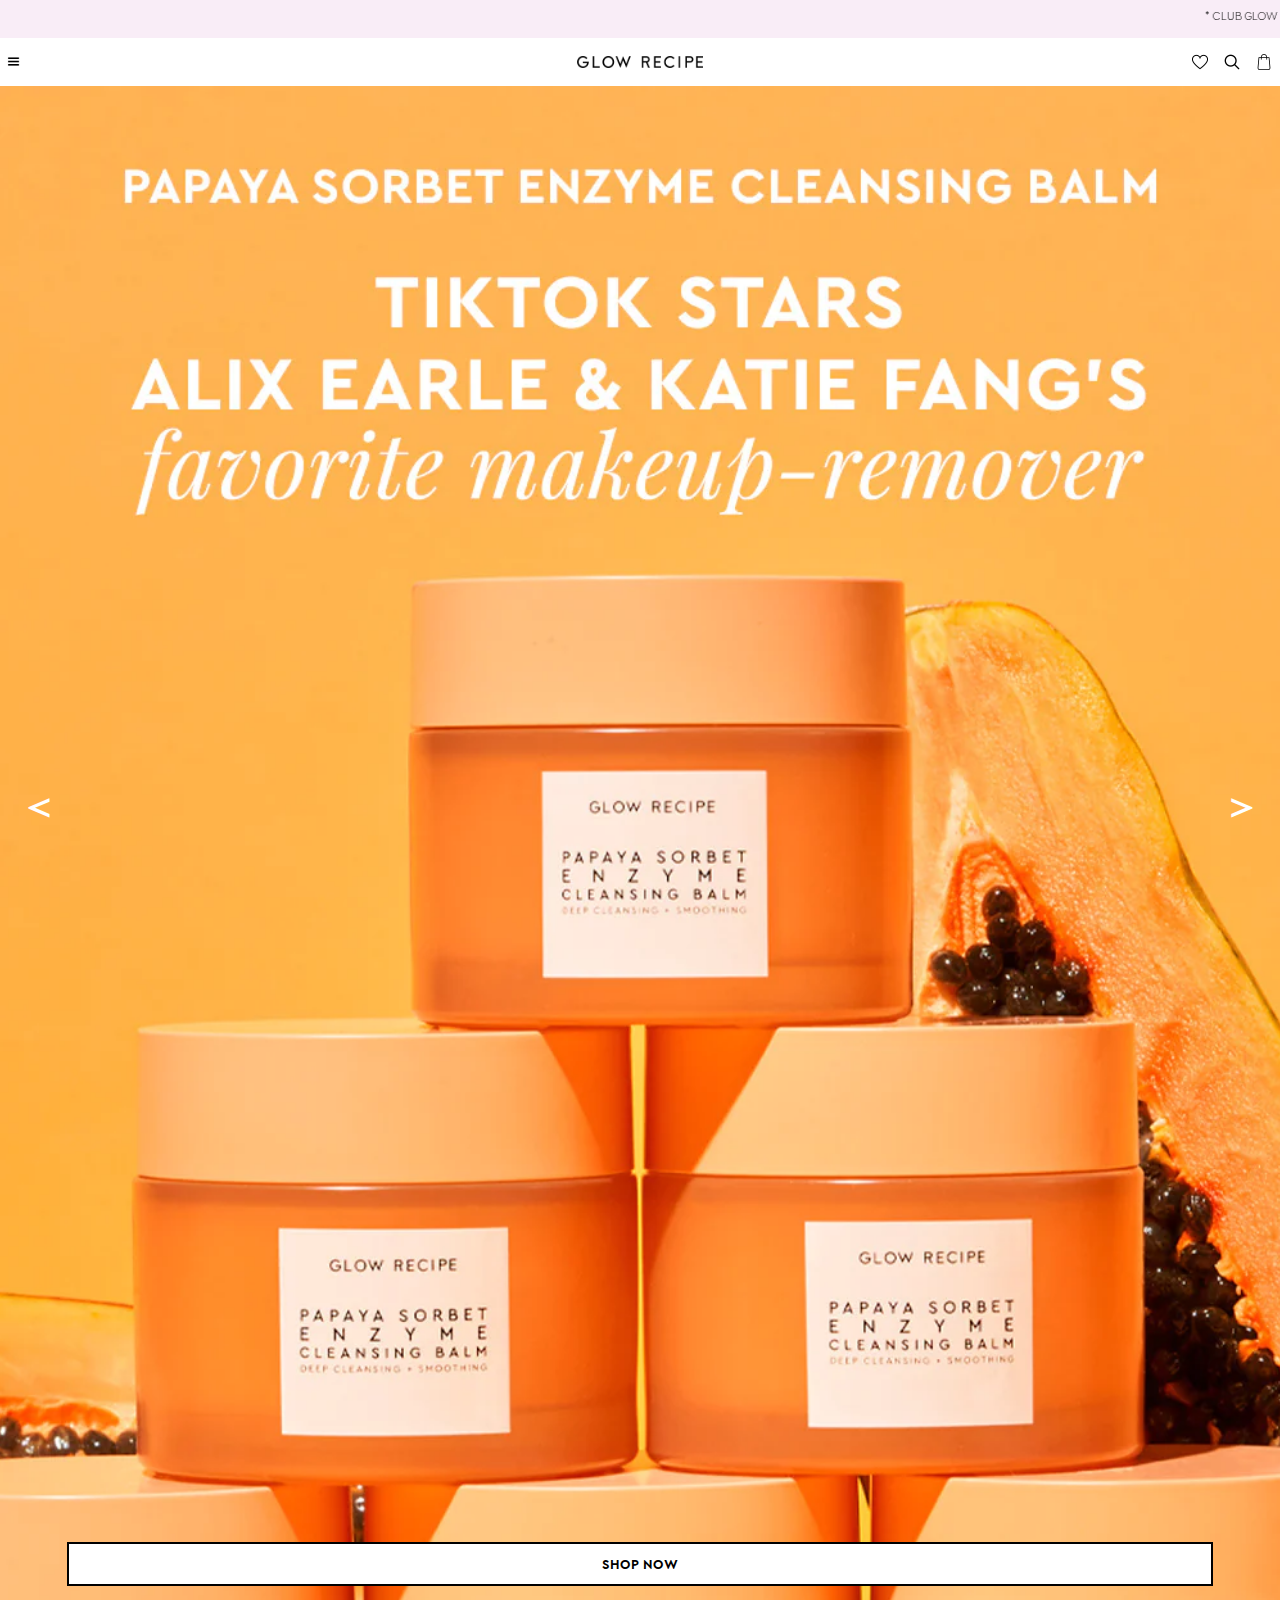
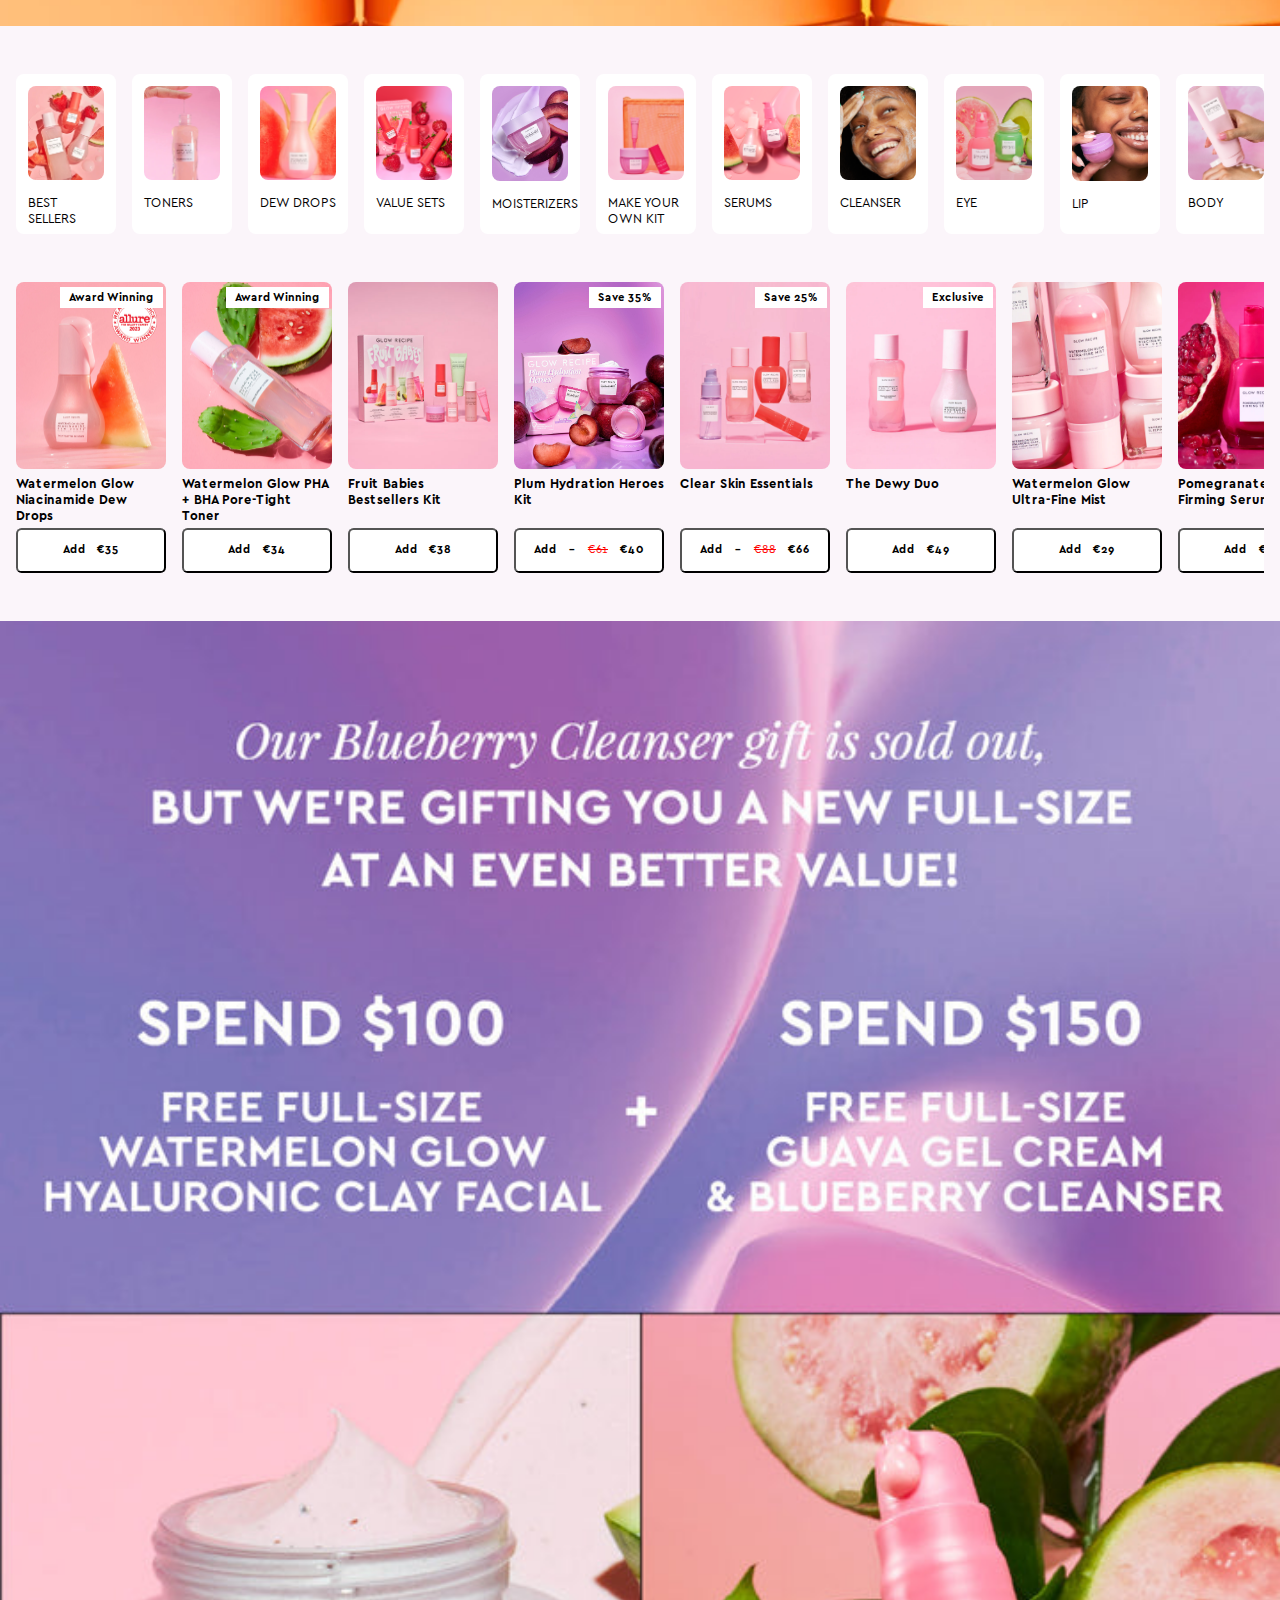
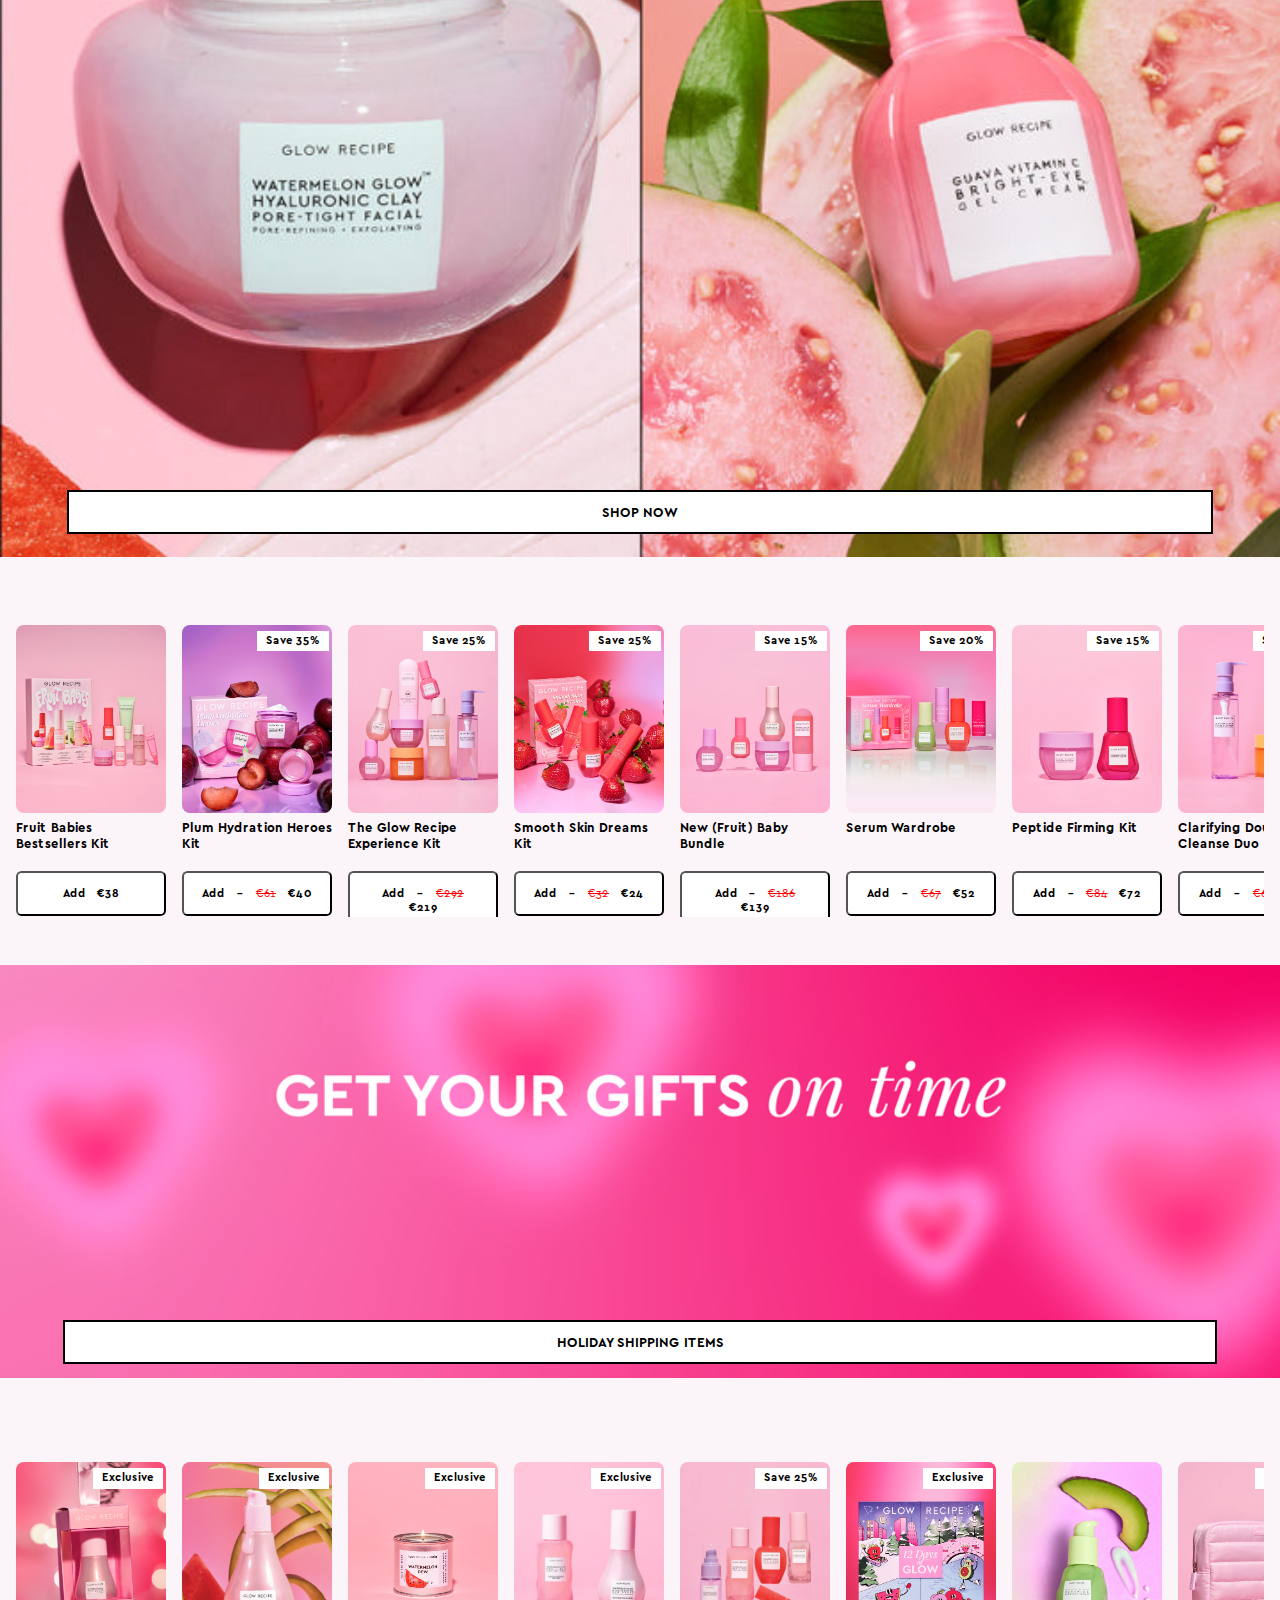
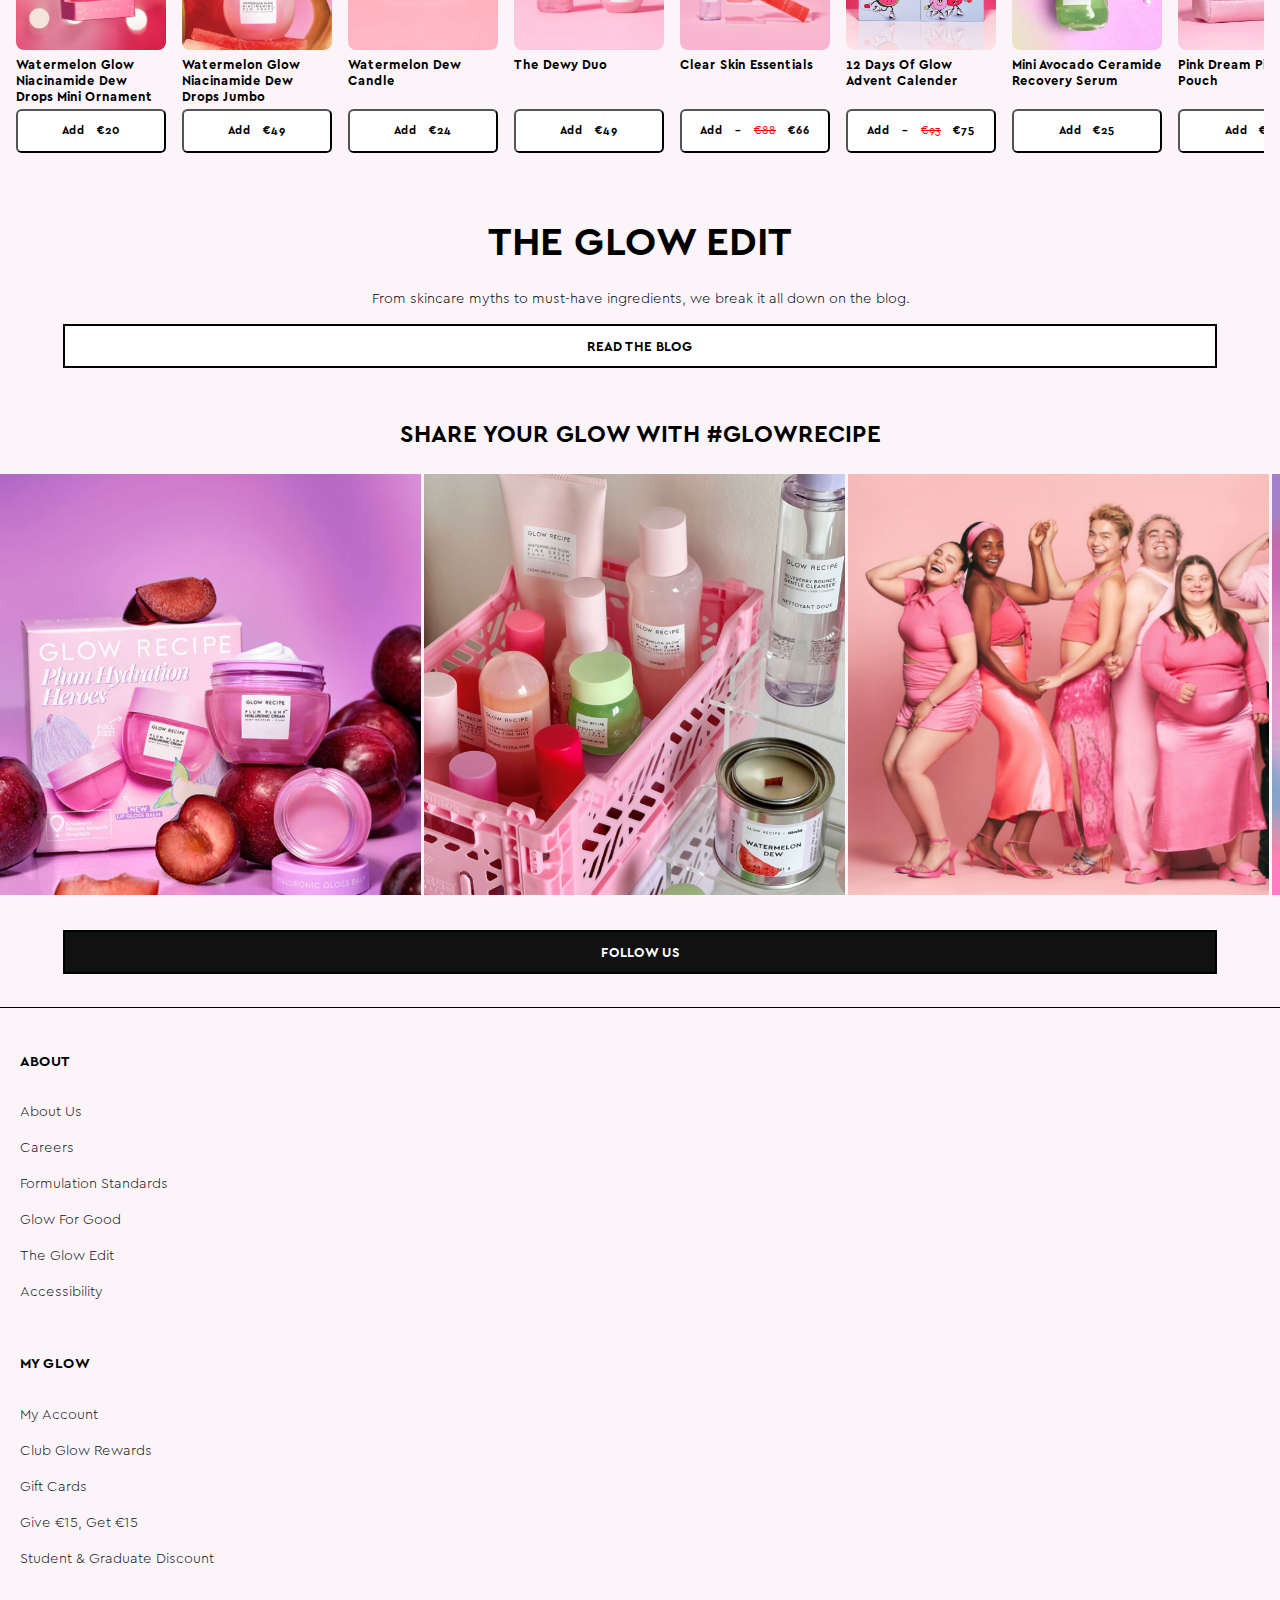
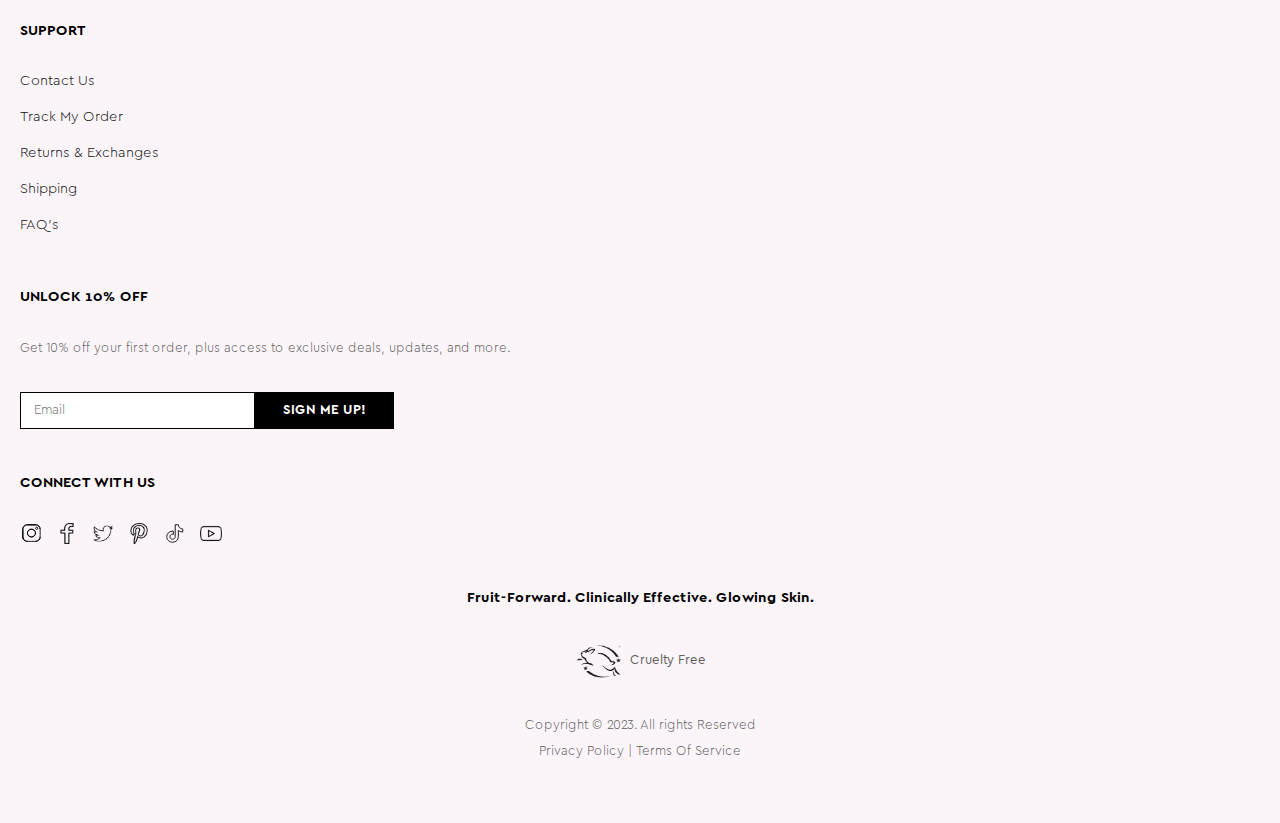
==== commit f5dd40fd: "versie 12" ====
--- a/index.html
+++ b/index.html
@@ -58,6 +58,9 @@
 				</li>
 
 			</ul>
+			
+			<!-- HAMBURGER MENU + NINA -->
+			<!-- https://codepen.io/lmeijers40/pen/GRzddNj?editors=1010 -->
 
 			<section>
 				<section>
@@ -83,8 +86,8 @@
 
 				</section>
 				
+		
 				<ul>
-					<li><a class="#">Home</a></li>
 					<li><a href="#"> Shop All</a></li>
 					<li><a href="./aboutus.html"> About us</a></li>
 					<li><a href="#"> Gift Guide</a></li>
@@ -101,6 +104,9 @@
 	</header>
 	<main>
 		<!--Main Section 1-->
+
+		<!-- https://blog.logrocket.com/build-image-carousel-from-scratch-vanilla-javascript/ -->
+		<!-- https://dev.to/arindam1997007/creating-an-infinite-looping-image-carousel-with-css-and-javascript-4pao  -->
 		<section>
 			<ul>
 				<li>
@@ -132,6 +138,8 @@
 		<!--Main Section 3-->
 		<section>
 			<h2></h2>
+			<!-- SLIDER CAROUSEL -->
+		<!-- https://codepen.io/newinweb/pen/EpPgdR -->
 			<ul>
 				<li>
 					<h3>Best sellers</h3>
--- a/styles/index.css
+++ b/styles/index.css
@@ -1,3 +1,8 @@
+/* FONTS + CONVERTER */
+
+/* https://www.glowrecipe.com */
+/* https://cloudconvert.com/woff2-to-ttf  */
+
 @font-face {
 	font-family: 'CeraGR';
 	src: url('../fonts/CeraGR-Regular.ttf') format('truetype');
@@ -58,6 +63,9 @@
 /* CUSTOM PROPERTIES */
 /*********************/
 
+
+/* DE 5 STATES */
+/* https://codepen.io/shooft/pen/vYvEaYm  */
 :root {
 	/* kleuren */
 	--color-text: #111;
@@ -67,8 +75,10 @@
 	/* Linkjes */
 	--link-color:#111; 
 	--link-visited-color: #CC8899;
-	--link-background-color: #ff6ec7;
+	--link-background-color: #ff6ec7; /*deze niet*/
 	--link-active-color:#00008B;
+	 
+
 
 	/* Buttons */
 --button-color1: #fff;
@@ -77,10 +87,13 @@
 
 --button-hover-background-color1-2:#EDB4E0;
 --button-hover-background-color3: #fff;
---button-focus-border-color:dodgerblue; 
+
+--button-focus-border-color:rgb(222, 6, 6); 
+
+/* --button-focus-border-color:rgb(6, 114, 222);  */
 
 /* Focus */
---form-focus-border-color:dodgerblue; 
+--form-focus-border-color:rgb(6, 114, 222); 
 }
 
 body {
@@ -162,7 +175,15 @@
 	border: 2px solid var(--form-focus-border-color);
 	}
 
-  
+  nav ul li a:hover {
+	text-decoration:none;
+	text-decoration-thickness:none;
+	text-underline-offset:none;
+  }
+
+  nav ul li a:visited {
+	color: unset;
+  }
 
 
 
@@ -298,20 +319,22 @@
 	text-transform: uppercase;
 }
 
+/* Bij iedere section behalve de bovenste balk komt er witruimte links en rechts */
 header nav>section>*:not(section:first-of-type) {
 	margin: 0 1em;
 	font-family: Cerapro, sans-serif;
 }
 
+/* De bovenste 3 afbeeldingen naast elkaar zetten */
 header nav>section>section:nth-of-type(2) {
 	display: grid;
 	grid-template-columns: repeat(3, 1fr);
 	gap: 0.6em;
 }
 
+/*1/1 van eerste lijn tot laatste lijn in grid*/
 header nav>section>section:nth-of-type(2) h2 {
 	grid-column: 1/-1;
-	/*1/1 van eerste lijn tot laatste lijn in grid*/
 }
 
 header nav>section>section:nth-of-type(2) img {
@@ -326,19 +349,9 @@
 	height: fit-content;
 	margin: 0.5em .5em 0 .5em;
 }
-
-
-
-/*EINDE*/
-
-
-
-
-
-
-
-
-/*Footer begin*/
+/*EINDE HEADER*/
+
+/*FOOTER BEGIN*/
 footer {
 	margin: 1.4em;
 }
@@ -456,6 +469,4 @@
 	line-height: 0em;
 }
 
-/* footer eind */
-
-/*Footer eind*/+/*FOOTER EIND*/
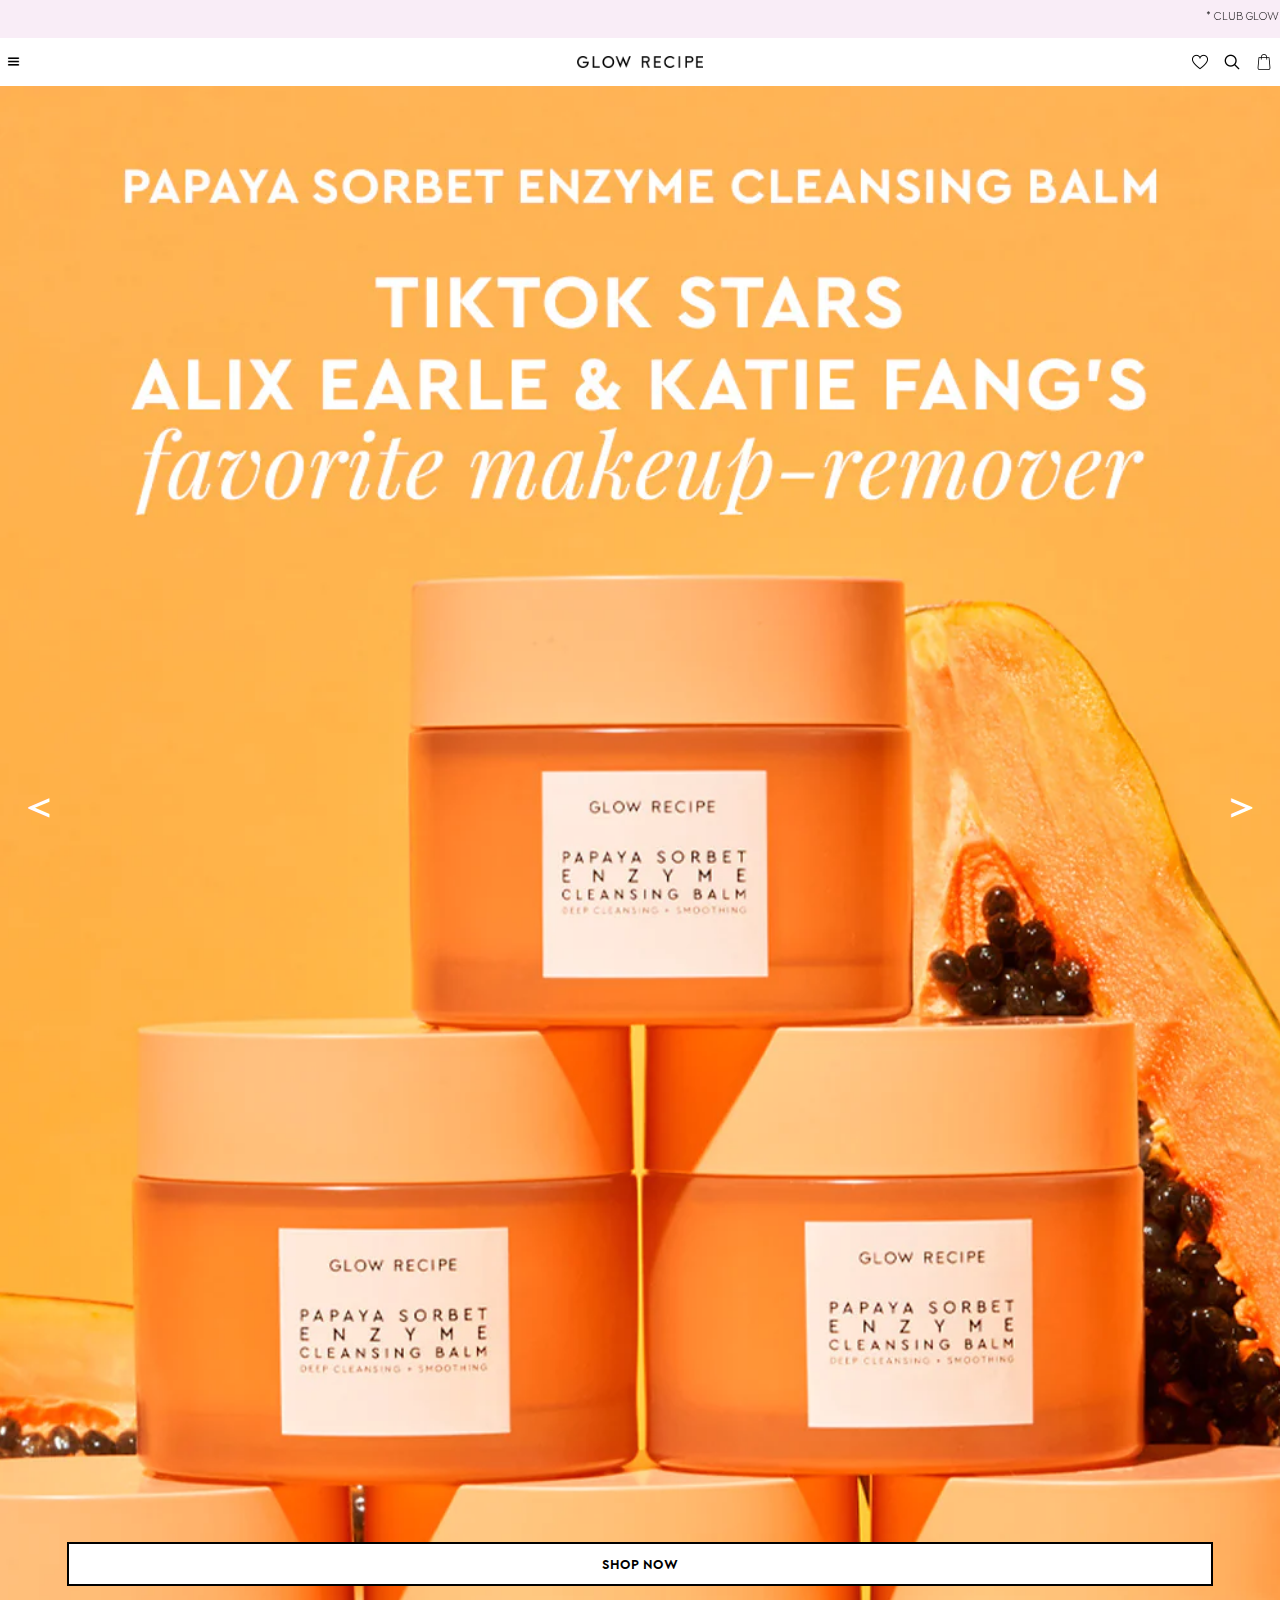
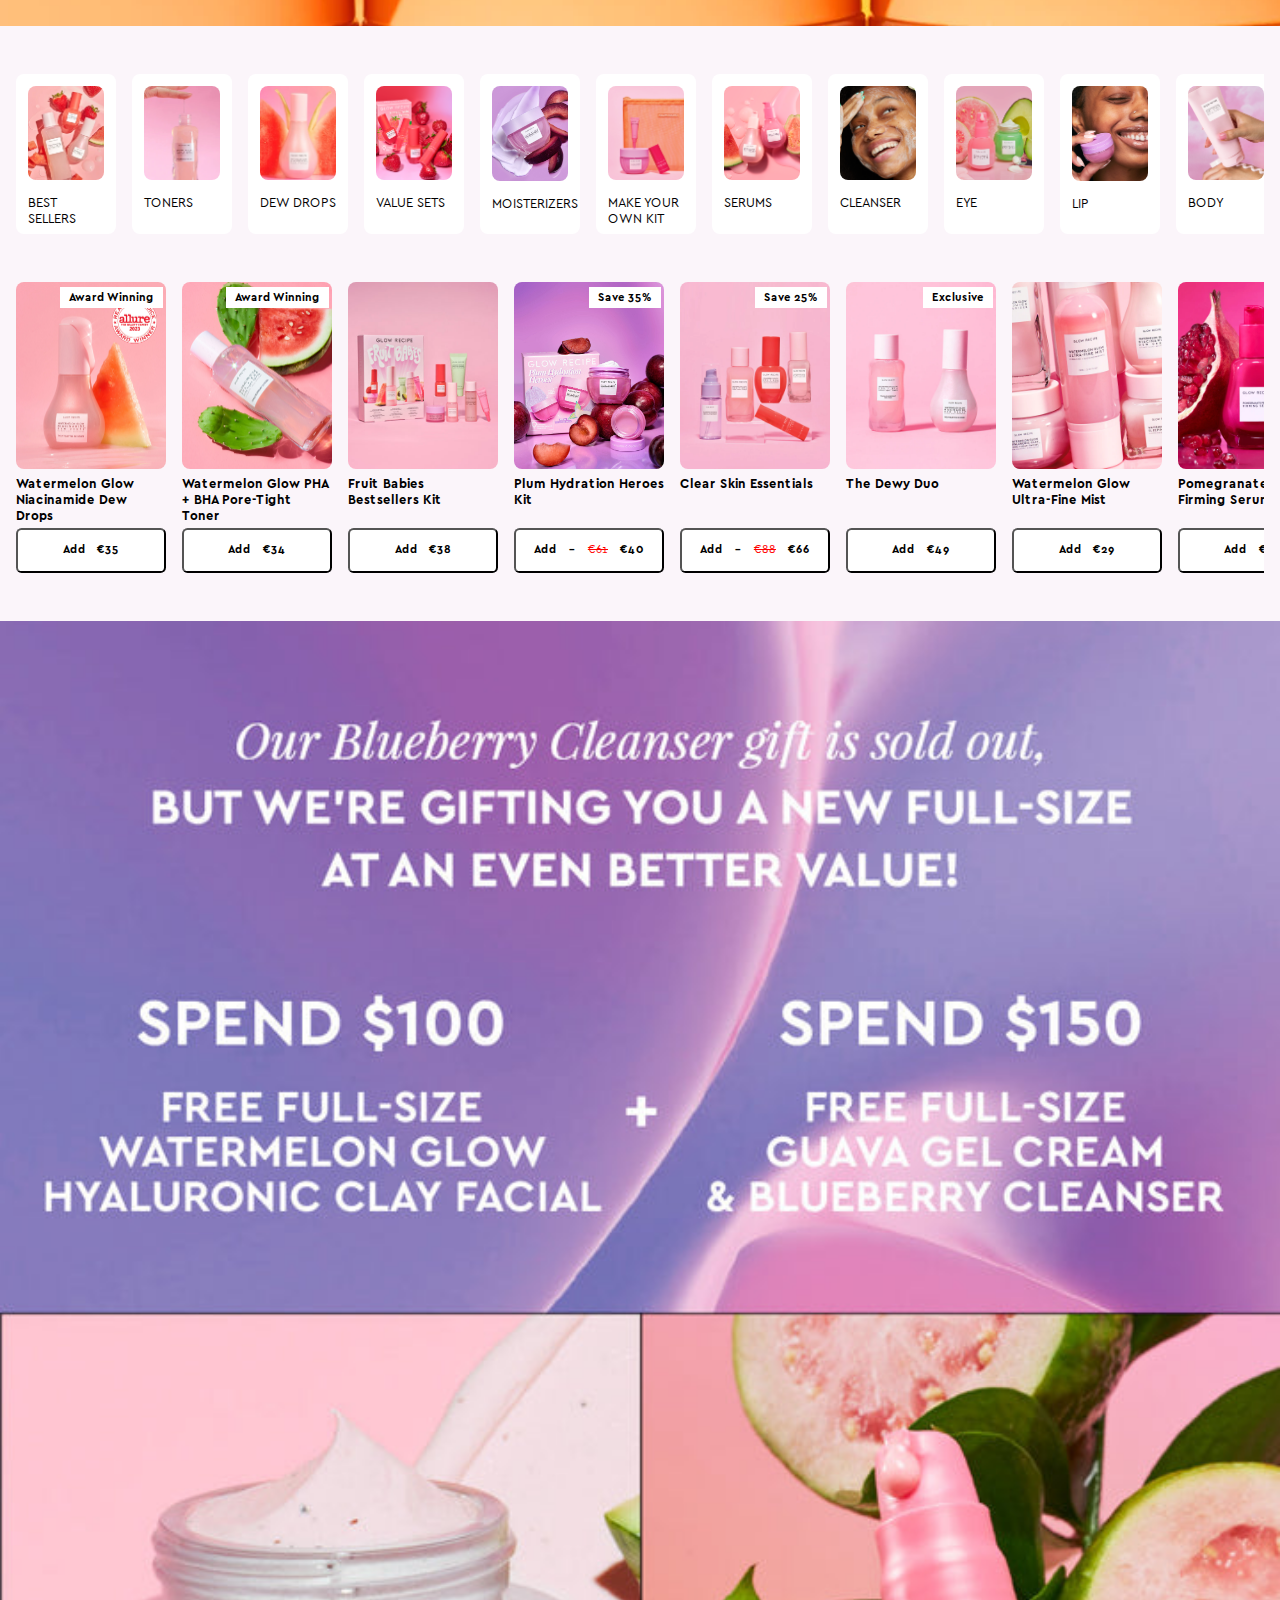
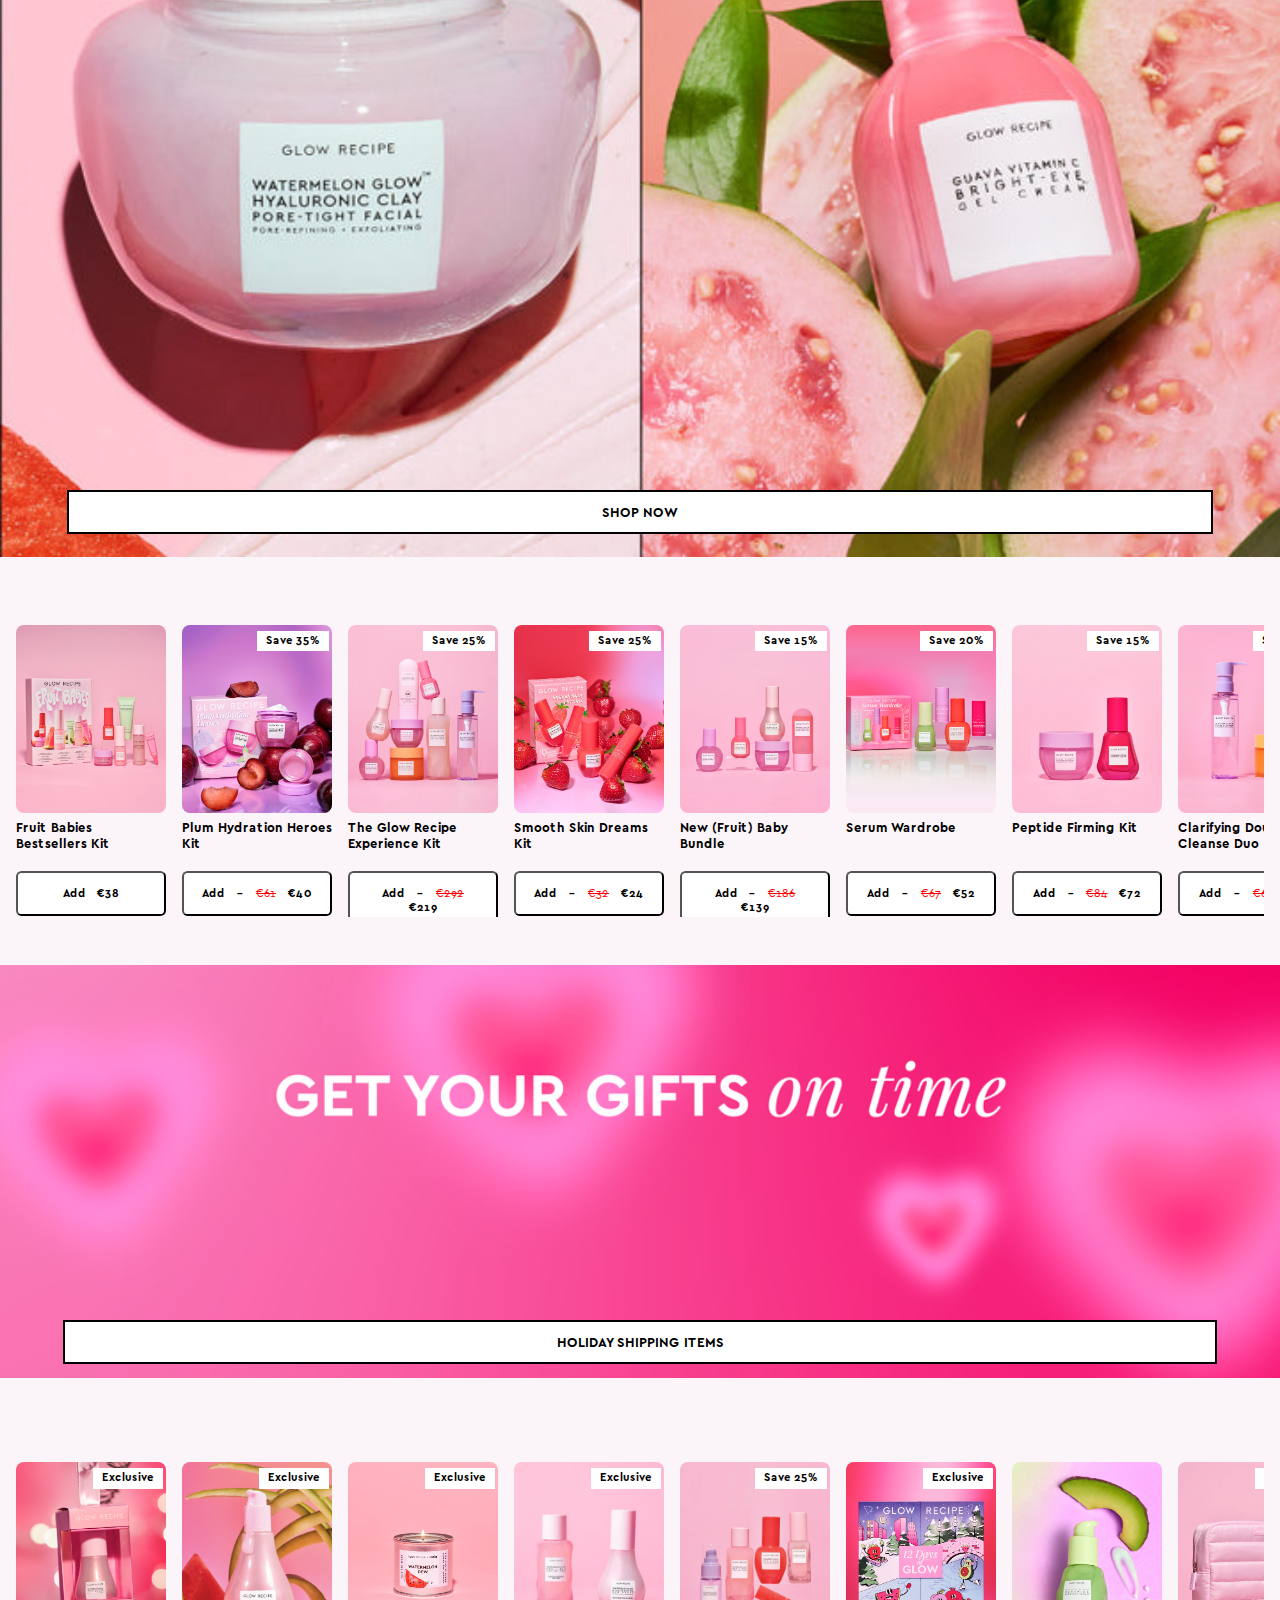
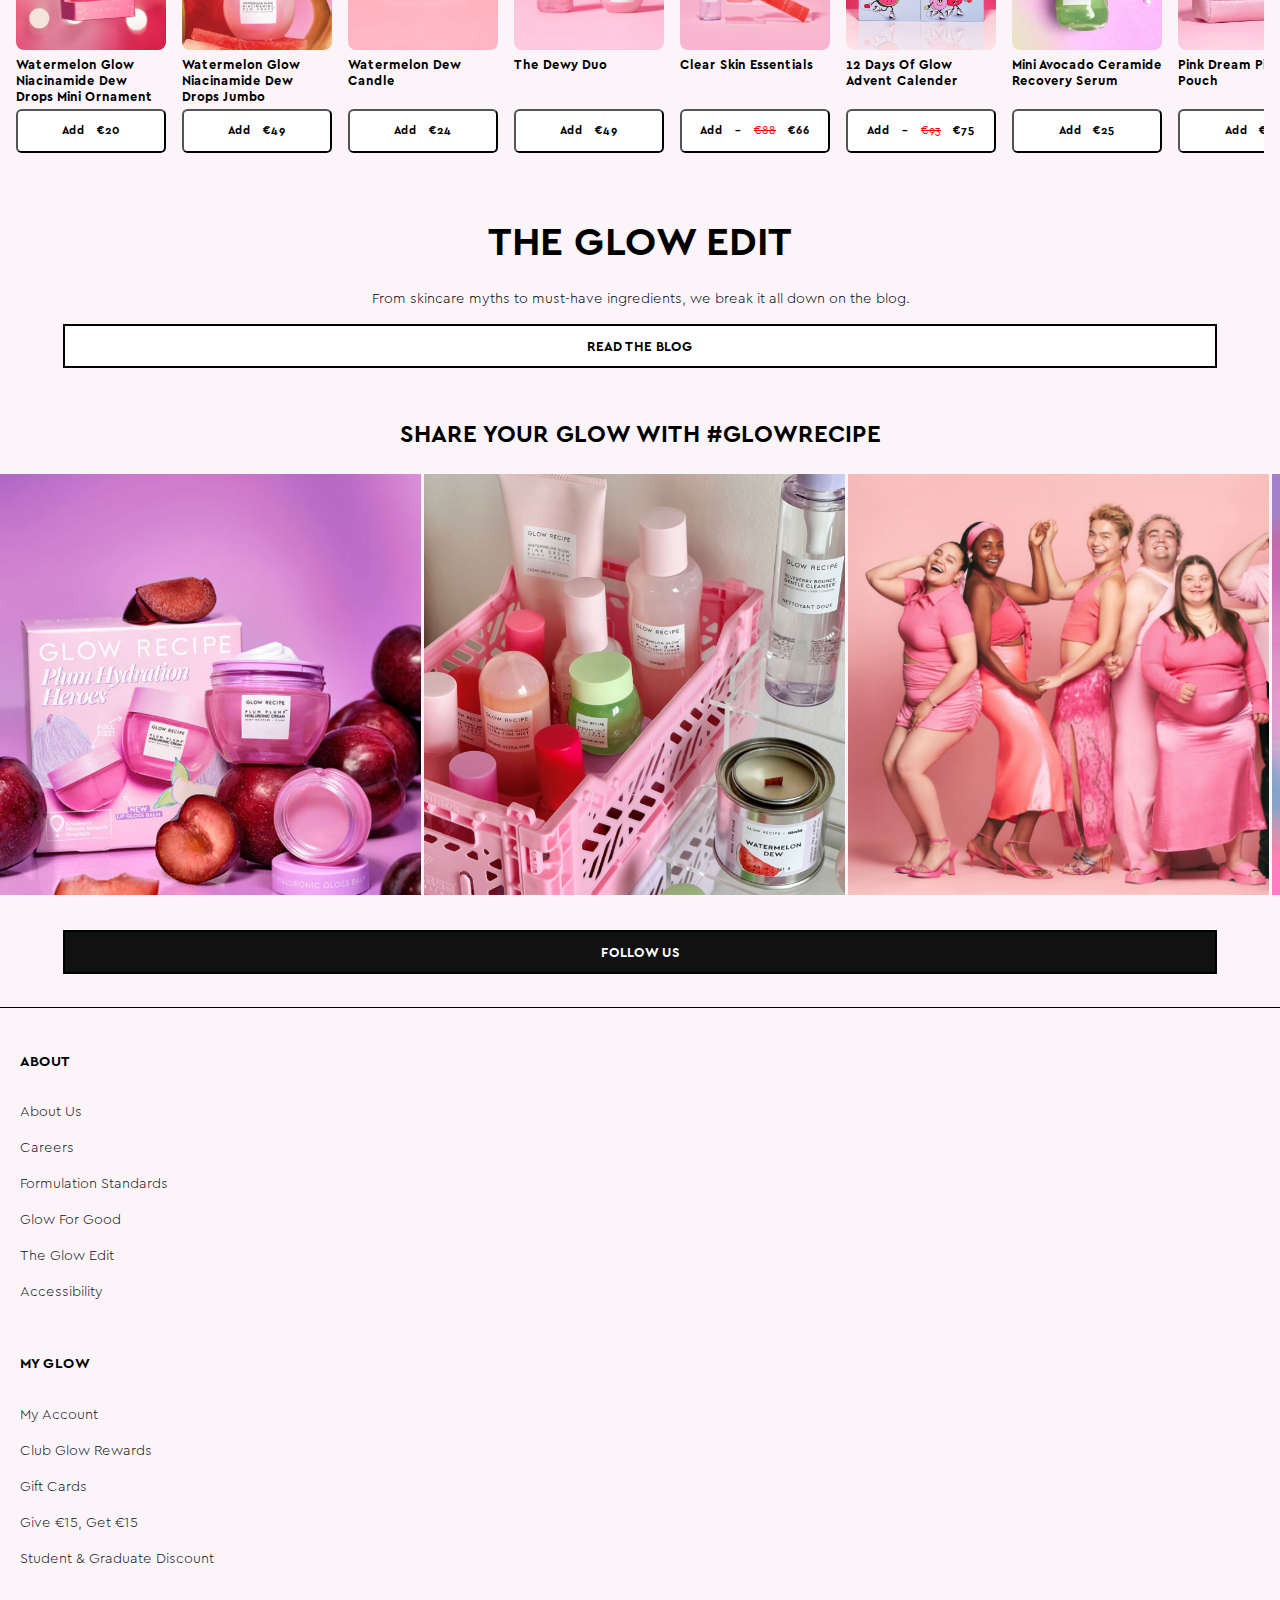
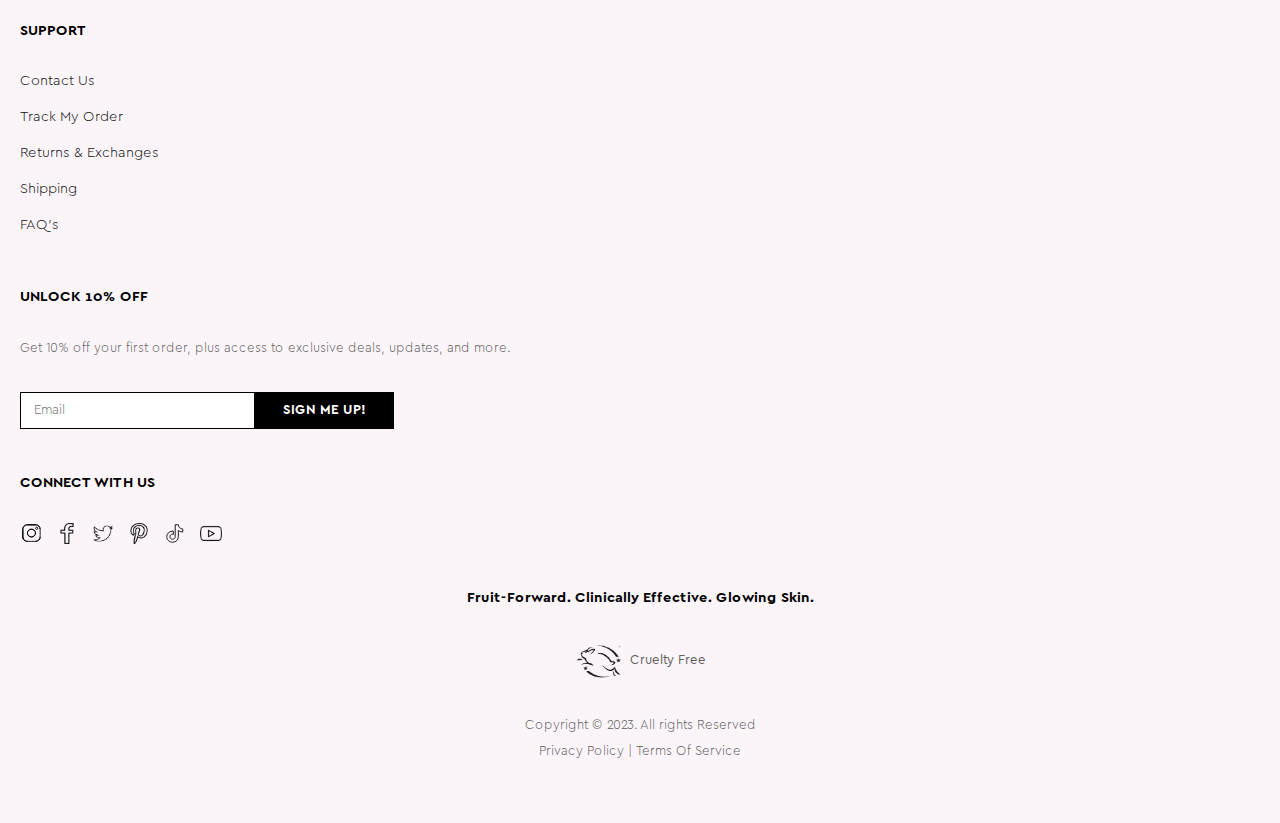
==== commit acbc5f90: "versie 15" ====
--- a/index.html
+++ b/index.html
@@ -86,16 +86,56 @@
 
 				</section>
 				
-		
-				<ul>
-					<li><a href="#"> Shop All</a></li>
-					<li><a href="./aboutus.html"> About us</a></li>
-					<li><a href="#"> Gift Guide</a></li>
-					<li><a href="#"> Skin Quiz</a></li>
-					<li><a href="#"> Best-sellers</a></li>
-					<li><a href="#"> Value sets</a></li>
-					<li><a href="#"> Exclusives</a></li>
-				</ul>
+		<details>
+			<summary>Shop All</summary>
+			<ul>
+				<li><a href="./aboutus.html"> Skin Concern</a></li>
+				<li><a href="./aboutus.html"> Routine</a></li>
+				<li><a href="./aboutus.html"> Clinically Effective Ingredients</a></li>
+				<li><a href="./aboutus.html"> Fruit</a></li>
+			</ul>
+		</details>
+
+		<ul>
+			<li><a href="./aboutus.html"> Gift Guide</a></li>
+		</ul>
+
+	<section>
+		<ul>
+			<li><a href="./aboutus.html"> Skin Quiz</a></li>
+		</ul>
+	</section>
+
+	<ul>
+		<li><a href="./aboutus.html"> Bestsellers</a></li>
+	</ul>
+
+		<details>
+			<summary>Value Sets</summary>
+			<ul>
+				<li><a href="./aboutus.html"> Skin Concern</a></li>
+				<li><a href="./aboutus.html"> Routine</a></li>
+				<li><a href="./aboutus.html"> Clinically Effective Ingredients</a></li>
+			</ul>
+		</details>
+
+		<details>
+			<summary>Exclusives</summary>
+			<ul>
+				<li><a href="./aboutus.html"> Skin Concern</a></li>
+				<li><a href="./aboutus.html"> Routine</a></li>
+				<li><a href="./aboutus.html"> Clinically Effective Ingredients</a></li>
+			</ul>
+		</details>
+
+		<ul>
+			<li><a href="./aboutus.html"> Subscribe & Save</a></li>
+		</ul>
+
+		<ul>
+			<li><a href="./aboutus.html"> Offers</a></li>
+		</ul>
+
 			</section>
 		
 
--- a/styles/index.css
+++ b/styles/index.css
@@ -175,13 +175,13 @@
 	border: 2px solid var(--form-focus-border-color);
 	}
 
-  nav ul li a:hover {
+  header nav ul li a:hover {
 	text-decoration:none;
 	text-decoration-thickness:none;
 	text-underline-offset:none;
   }
 
-  nav ul li a:visited {
+  header nav ul li a:visited {
 	color: unset;
   }
 
@@ -293,6 +293,7 @@
 
 header nav>section.showMenu {
 	left: 0;
+	overflow-y: scroll;
 }
 
 header nav>section>section:first-of-type{
@@ -322,7 +323,6 @@
 /* Bij iedere section behalve de bovenste balk komt er witruimte links en rechts */
 header nav>section>*:not(section:first-of-type) {
 	margin: 0 1em;
-	font-family: Cerapro, sans-serif;
 }
 
 /* De bovenste 3 afbeeldingen naast elkaar zetten */
@@ -330,11 +330,13 @@
 	display: grid;
 	grid-template-columns: repeat(3, 1fr);
 	gap: 0.6em;
+	margin-bottom: 1em;
 }
 
 /*1/1 van eerste lijn tot laatste lijn in grid*/
 header nav>section>section:nth-of-type(2) h2 {
 	grid-column: 1/-1;
+	font-family: Cerapro, sans-serif;
 }
 
 header nav>section>section:nth-of-type(2) img {
@@ -349,6 +351,79 @@
 	height: fit-content;
 	margin: 0.5em .5em 0 .5em;
 }
+
+
+
+/* UITKLAP CSS BEGIN */
+
+header details summary {
+	font-size: .9em;
+	color: #444444;
+}
+	
+header details {
+font-size: 1em;
+padding: 0.7em 0 0.1em 0;
+font-weight: 600;
+border-bottom: 0.01em solid black;
+transition: .3s ease-in;
+font-family: Gotham, sans-serif;
+color: #444444;
+}
+
+header details:nth-of-type(1){
+	border-top: 0.01em solid black;
+}
+
+header details[open] {
+	padding: 1em 0 1em;
+}
+
+header details ul li a {
+	line-height: 2.5em;
+	font-weight: 700;
+	font-size: .7em;
+}
+
+header summary::-webkit-details-marker {
+	display: none;
+}
+
+header summary {
+	display: flex;
+	justify-content: space-between;
+	align-items: center;
+	margin-bottom: 1em;
+	list-style: none;
+}
+
+header summary::after ul li {
+	font-size: 1em;
+}
+
+header summary::after {
+	content: "+";
+	font-weight: 400;
+	font-size: 1em;
+	background-position: center center;
+	background-repeat: no-repeat;
+	display: flex;
+	justify-content: center;
+	align-items: center;
+	width: 2em;
+	aspect-ratio: 1;
+	transition: .3s ease-out;
+}
+
+header details[open] summary::after {
+	content: "-";
+}
+
+
+/* UITKLAP CSS EIND */
+
+
+
 /*EINDE HEADER*/
 
 /*FOOTER BEGIN*/
@@ -392,6 +467,7 @@
 	border: 1px solid black;
 }
 
+/*extra bij forms*/
 form input[type="email"]::-webkit-search-clear-button {
     -webkit-appearance: button;
     color: red; /* You can set the color here, but it may not work in all browsers */
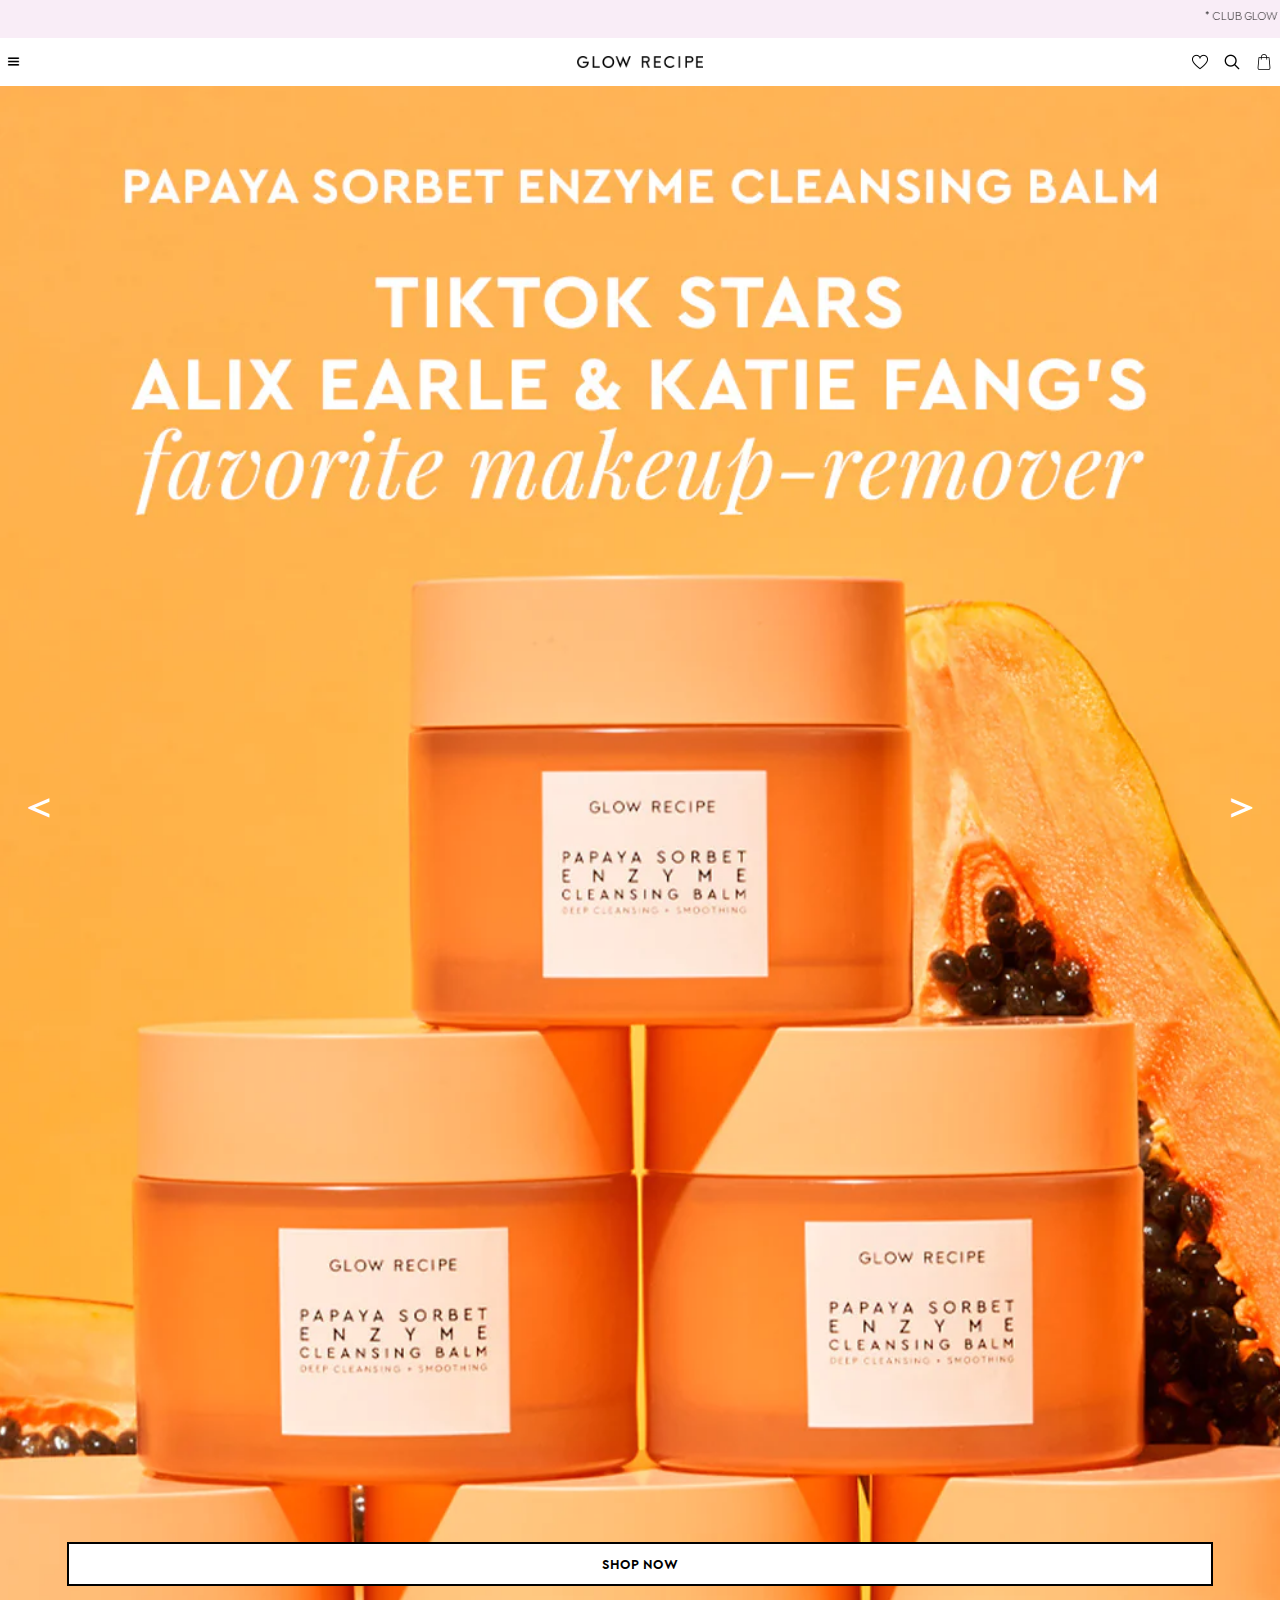
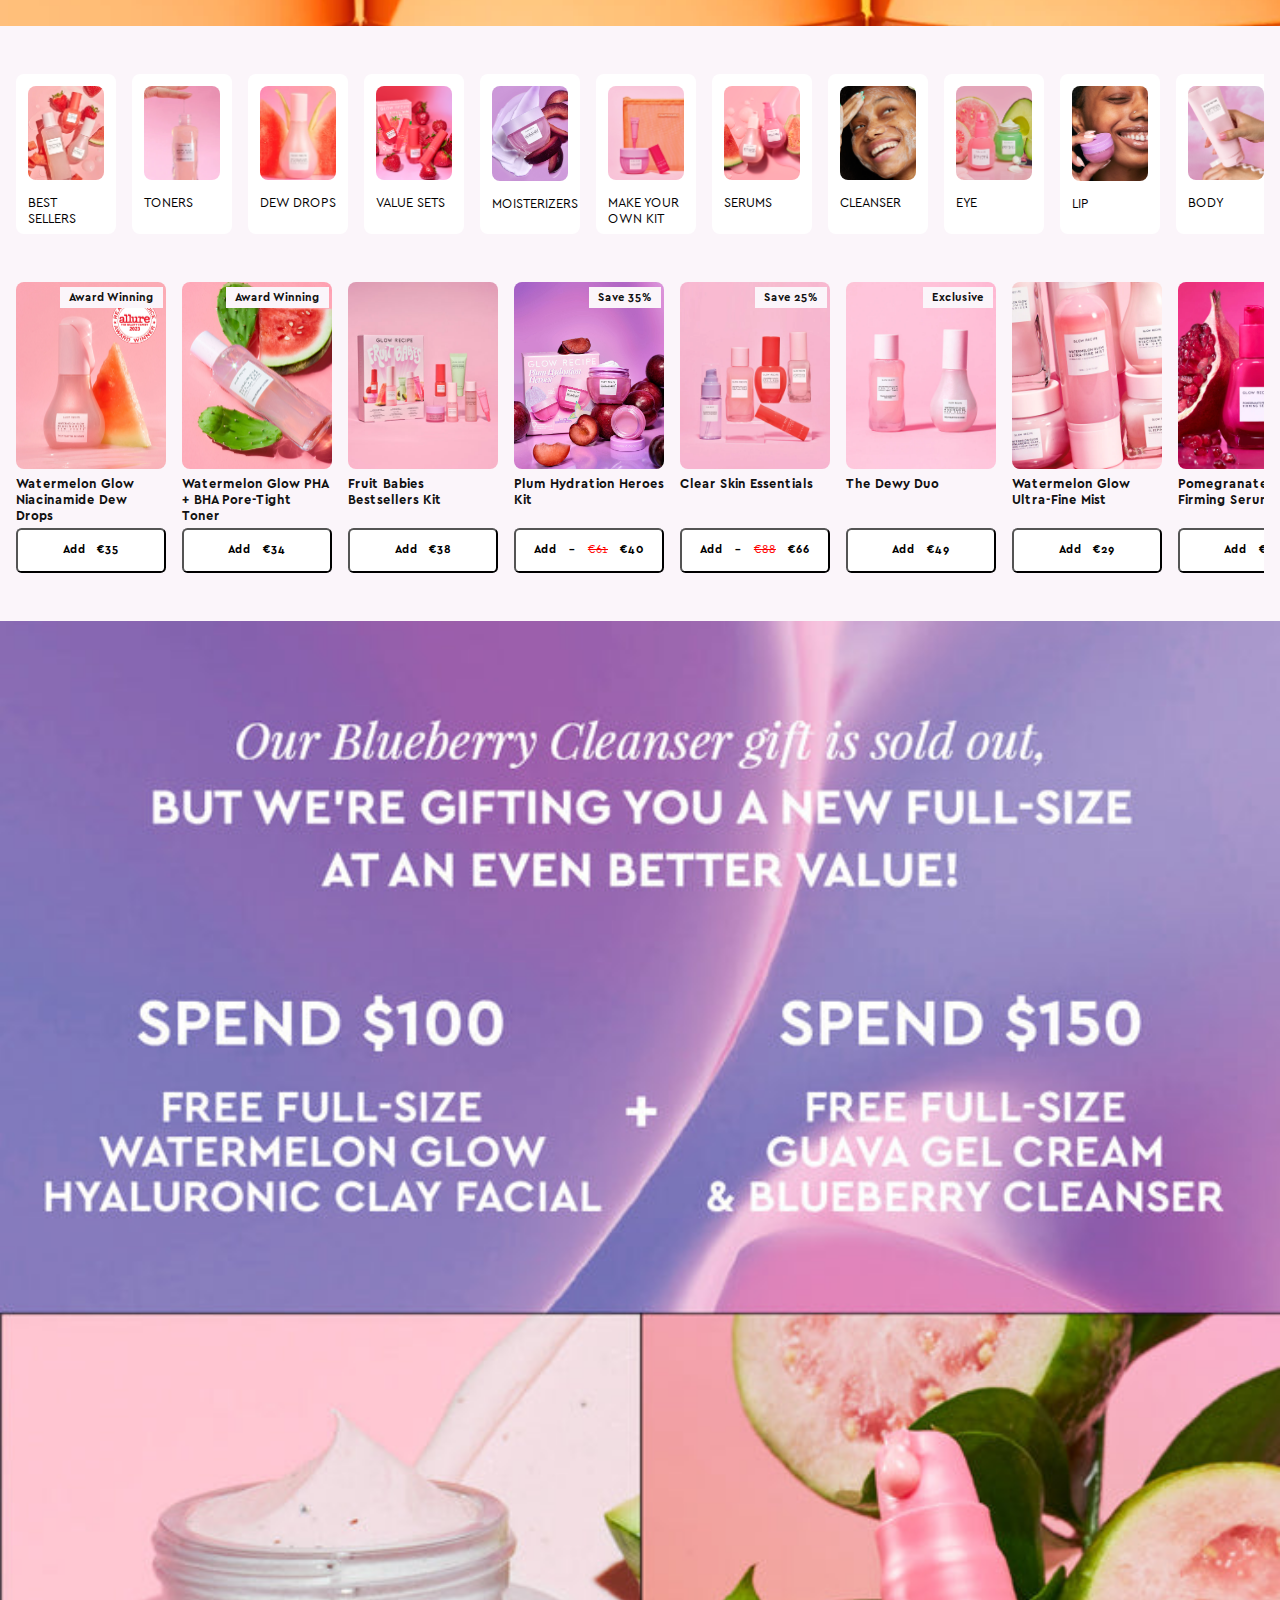
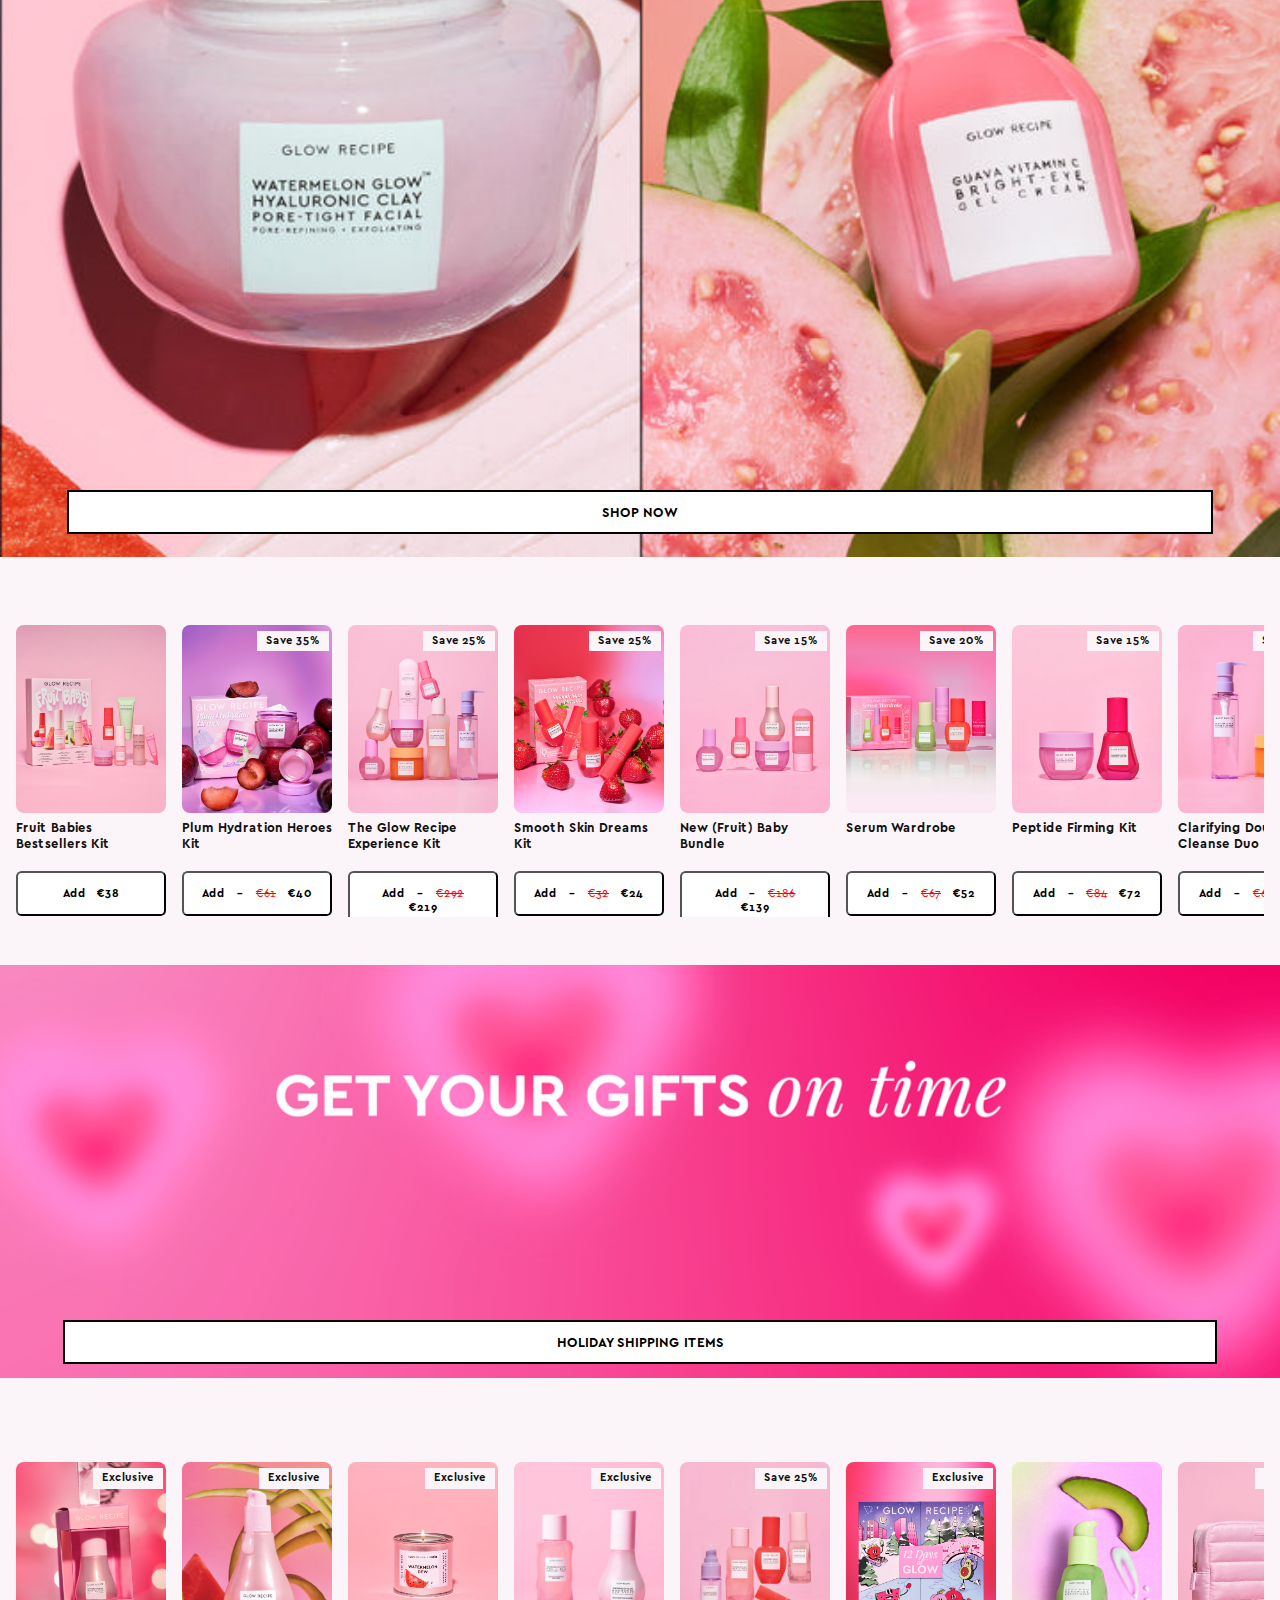
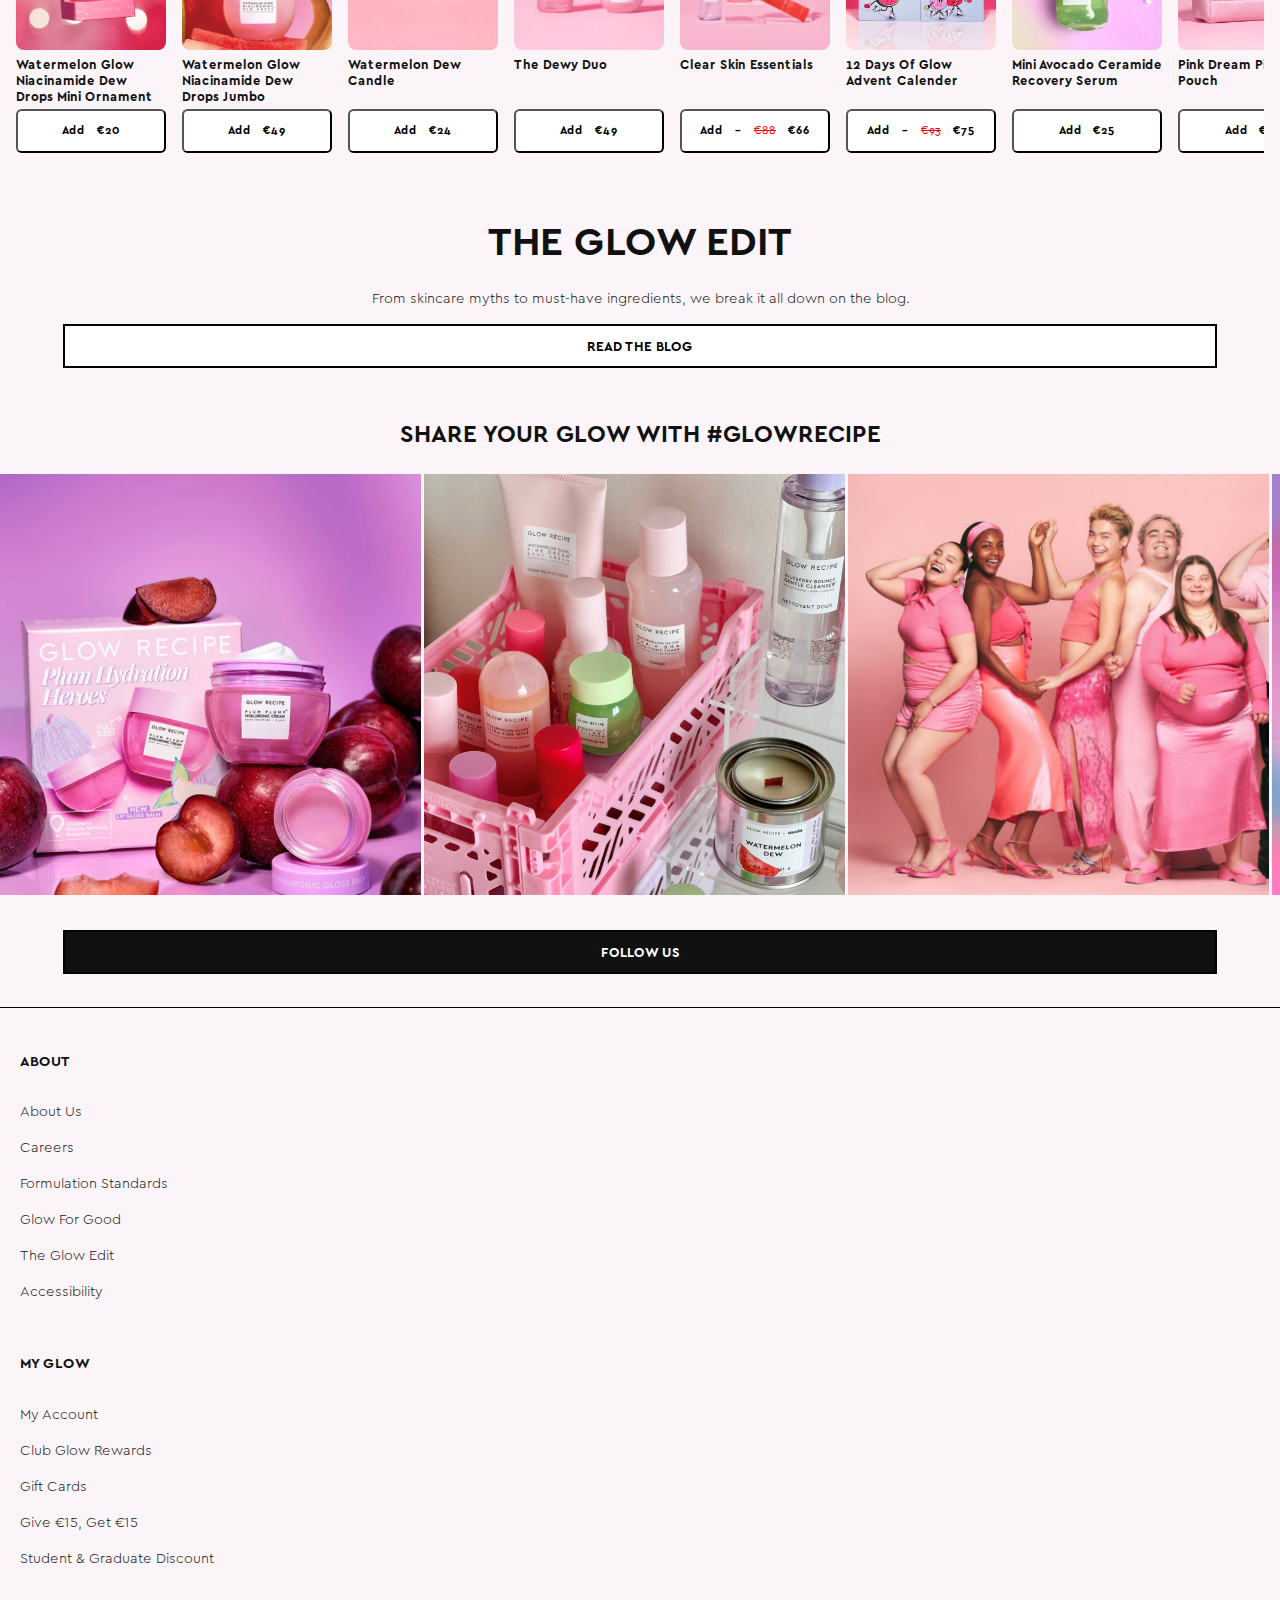
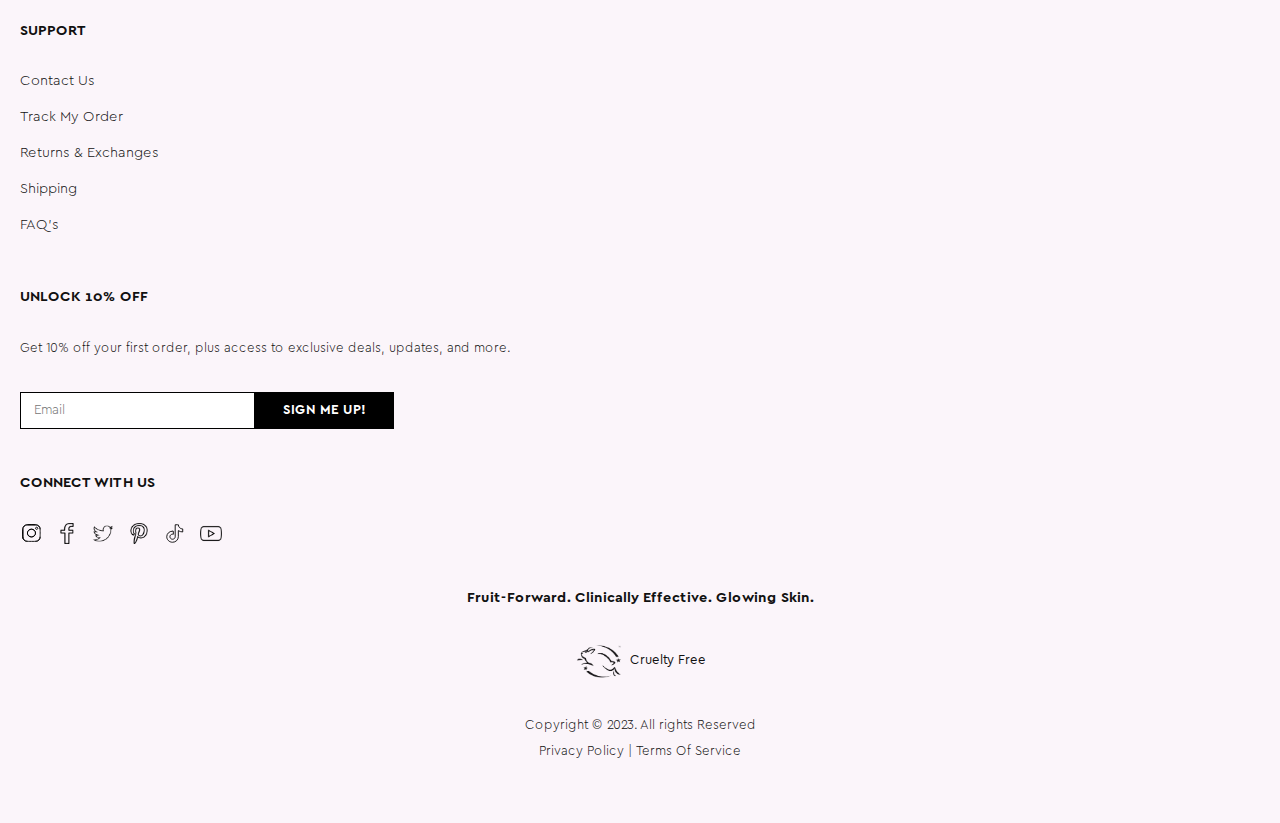
==== commit 164aa3e3: "Eindversie Glow Recipe" ====
--- a/index.html
+++ b/index.html
@@ -10,13 +10,14 @@
 
 	<link href="styles/style.css" rel="stylesheet" />
 	<link href="styles/index.css" rel="stylesheet" />
-	<link rel="icon" type="image/svg+xml" href="images/favicon.svg">
+	<link rel="icon" type="image/svg+xml" href="./images/glowlogo.webp">
 </head>
 
 <body>
 	<header>
 		<!--Header Section 1-->
 		<section>
+			<h2></h2>
 			<marquee>
 				<ul>
 					<li><strong>* Club glow exclusive offer. Free standard shipping </strong> &nbsp; Until the
@@ -33,7 +34,7 @@
 		</section>
 
 		<nav>
-			<a href="#"><img src="./images/logo2.png" alt="Glow Recipe logo"></a>
+			<a href="#"><img src="./images/logo2.png" alt="Link to homepage Glow Recipe"></a>
 
 			<button><img src="./images/hamburgericon.png" alt="Hamburger menu button"></button>
 
@@ -63,7 +64,9 @@
 			<!-- https://codepen.io/lmeijers40/pen/GRzddNj?editors=1010 -->
 
 			<section>
+				<h2></h2>
 				<section>
+					<h2></h2>
 					<button><img src="./images/sluittag.png" alt="Close hamburger menu button"></button>
 				</section>
 				
@@ -96,19 +99,26 @@
 			</ul>
 		</details>
 
-		<ul>
+		<section>
+			<h2></h2>
+			<ul>
 			<li><a href="./aboutus.html"> Gift Guide</a></li>
 		</ul>
+	</section>
 
 	<section>
+		<h2></h2>
 		<ul>
 			<li><a href="./aboutus.html"> Skin Quiz</a></li>
 		</ul>
 	</section>
-
+	
+<section>
+	<h2></h2>
 	<ul>
 		<li><a href="./aboutus.html"> Bestsellers</a></li>
 	</ul>
+</section>
 
 		<details>
 			<summary>Value Sets</summary>
@@ -128,17 +138,21 @@
 			</ul>
 		</details>
 
+		<section>
+			<h2></h2>
 		<ul>
 			<li><a href="./aboutus.html"> Subscribe & Save</a></li>
 		</ul>
-
+	</section>
+
+	<section>
+		<h2></h2>
 		<ul>
 			<li><a href="./aboutus.html"> Offers</a></li>
 		</ul>
+	</section>
 
 			</section>
-		
-
 		</nav>
 
 	</header>
@@ -148,6 +162,9 @@
 		<!-- https://blog.logrocket.com/build-image-carousel-from-scratch-vanilla-javascript/ -->
 		<!-- https://dev.to/arindam1997007/creating-an-infinite-looping-image-carousel-with-css-and-javascript-4pao  -->
 		<section>
+			<h2></h2>
+			<button>></button>
+			<button>&lt;</button>
 			<ul>
 				<li>
 					<button>Shop Now</button> 
@@ -167,13 +184,16 @@
 				</a>
 				</li>
 			</ul>
-			<button>></button>
-			<button>&lt;</button>
 		</section>
 		<!--Main Section 2-->
 		<section>
+			<h2></h2>
 			<p>Papaya sorbet enzyme cleasning balm</p>
 			<p>Tiktok stars Alix Earle & Katie Fang's favorite makeup-remover</p>
+			<p>Eveything ships free + 20% off sitewide. Code:Cyberweek</p>
+			<p>Our blueberry cleanser gift is sold out, but we're gifting you a new full-size at an even better value!</p>
+			<p>Spend 100 euro and get: free full-size, watermelon glow, hyaluronic clay facial</p>
+			<p>Spend 150 euro and get: free full-size, guava gel cream & blueberry cleanser</p>
 		</section>
 		<!--Main Section 3-->
 		<section>
@@ -296,6 +316,7 @@
 		</section>
 		<!--Main Section 5-->
 		<section>
+			<h2></h2>
 			<button>Shop Now</button>
 			<img src="./images/cyberweek2.jpg" alt="The watermelon glow clay facial and the guava gel cream cleanser">
 			</a>
@@ -355,11 +376,13 @@
 		</section>
 		<!--Main Section 7-->
 		<section>
+			<h2></h2>
 			<img src="./images/getyourgiftss.png" alt="get your gifts on time">
 			<button>Holiday Shipping Items</button>
 		</section>
 		<!--Main Section 8-->
 		<section>
+			<h2></h2>
 			<p>Get your gifts on time</p>
 		</section>
 		<!--Main Section 9-->
@@ -456,6 +479,7 @@
 
 		<!--Main Section 12-->
 		<section>
+			<h2></h2>
 			<button>Follow Us</button>
 		</section>
 
@@ -505,6 +529,7 @@
 		<h3>Connect With Us</h3>
 
 <section>
+	<h2></h2>
 	<ul>
 		<li>
 			<a href="https://www.instagram.com/glowrecipe/"><img src="./images/instagramicoon.svg" alt="Instagram icon"></a>
@@ -528,15 +553,18 @@
 </section>
 
 <section>
+	<h2></h2>
 	<h3>Fruit-Forward. Clinically Effective. Glowing Skin.</h3>
 </section>
 
 <section>
+	<h2></h2>
 	<img src="./images/bunnycrueltyfree.png" alt="cruelty free bunny icon">
 	<p>Cruelty Free</p>
 </section>
 
 <section>
+	<h2></h2>
 		<p>Copyright &copy; 2023. All rights Reserved </p>
 		<p> Privacy Policy | Terms Of Service</p>
 	</section>
--- a/styles/style.css
+++ b/styles/style.css
@@ -1,598 +1,600 @@
+/* FONTS + CONVERTER */
+
+/* https://www.glowrecipe.com */
+/* https://cloudconvert.com/woff2-to-ttf  */
+
+@font-face {
+	font-family: 'CeraGR';
+	src: url('../fonts/CeraGR-Regular.ttf') format('truetype');
+	font-weight: 400;
+}
+
+@font-face {
+	font-family: 'CeraGR';
+	src: url('../fonts/CeraGR-Bold.ttf') format('truetype');
+	font-weight: 700;
+}
+
+@font-face {
+	font-family: 'CeraPro';
+	src: url('../fonts/CeraPro-Light.ttf') format('truetype');
+}
+
+
+@font-face {
+	font-family: 'Gotham';
+	src: url('../fonts/Gotham-Bold.ttf') format('truetype');
+	font-weight: 700;
+}
+
+@font-face {
+	font-family: 'Gotham';
+	src: url('../fonts/Gotham-Book.ttf') format('truetype');
+	font-weight: 400;
+}
+
+@font-face {
+	font-family: 'Playfair-Display';
+	src: url('../fonts/Playfair-Display.ttf') format('truetype');
+}
+
+/**************/
+/* CSS REMEDY */
+/**************/
+
+*,
+*::after,
+*::before {
+	box-sizing: border-box;
+}
+
+* {
+	margin: 0;
+	padding: 0;
+}
+
+img {
+	width: 100%;
+	height: auto;
+}
+
+
+/*********************/
+/* CUSTOM PROPERTIES */
+/*********************/
+
+
+/* DE 5 STATES */
+/* https://codepen.io/shooft/pen/vYvEaYm  */
+:root {
+	/* kleuren */
+	--color-text: #111;
+	--color-white: #fff;
+	--color-background: #FBF5FA;
+	--color-sale: red; 	/* TEST NS toegevoegd */
+	--color-pink:#ECDAE8; /* TEST NS toegevoegd (pagina aboutus) */
+	--color-header: #fff;
+	--color-marquee: #F9EDF7;
+	--color-next: #fff;
+
+	/* Linkjes */
+	--link-color: #111;
+	--link-visited-color: #CC8899;
+	--link-background-color: #ff6ec7;
+	/*deze niet*/
+	--link-active-color: #00008B;
+	--link-focus-color: green;
+
+
+
+	/* Buttons */
+	--button-color1: #fff;
+	--button-color2: #111;
+	--button-color3: #EDB4E0;
+
+	--button-hover-background-color1-2: #EDB4E0;
+	--button-hover-background-color3: #fff;
+
+	--button-focus-border-color: rgb(222, 6, 6);
+
+	/* --button-focus-border-color:rgb(6, 114, 222);  */
+
+	/* Focus */
+	--form-focus-border-color: rgb(6, 114, 222);
+}
+
+/* DARK LIGHT TEST NS */
+@media (prefers-color-scheme:dark){
+	:root{
+		--color-text: rgb(255, 255, 255);
+		--color-white: rgb(212, 212, 212);
+		--color-background: #585858;
+		--link-color:rgb(255, 255, 255); 
+		--color-sale: white; 
+		--color-pink:#844c78;
+		--color-header:  rgb(120, 124, 145);
+		--color-marquee: #000000;
+		--color-next: #111;
+
+	
+
+		--button-color1: rgb(120, 124, 145);
+		--button-color2: rgb(26, 26, 26);
+		--button-color3:#d6c3d1;
+
+	}}
+
+body {
+	background-color: var(--color-background);
+}
+
+body.overflowHidden {
+	overflow: hidden;
+	/* filter: brightness(50%); */
+}
+
+/****************/
+/* JOUW STYLING */
+/****************/
+
+header {
+	position: sticky;
+	top: 0;
+	z-index: 999;
+}
+
 main {
-	gap: 1em;
-	border-bottom: 1px solid #000;
+	display: flex;
+	flex-direction: column;
+}
+
+li {
+	list-style: none;
 }
 
 a {
-	color: #454545;
-    text-decoration: none;
-}
-
-button {
-	cursor: pointer;
-}
-
-/*eerste 3 fotos*/
-main section:nth-of-type(1) {
-    width: 100%;
-    position: relative;
-    overflow: hidden;
-}
-  
-main section:nth-of-type(1) ul {
-    display: flex;
-}
-
-main section:nth-of-type(1) ul.sliding-transition {
-    transition: transform 0.5s ease-in-out;
-}
-  
-main section:nth-of-type(1) ul li {
-    position: relative;
-    flex: 1;
-}
-  
-main section:nth-of-type(1) ul li img {
-    width: 100vw;
-    height: 100%;
-    object-fit: cover;
-    border-radius: 0;
-}
- 
-/* pijltjes */
-main section:nth-of-type(1) > button {
-    position: absolute;
-    top: 45%;
-    font-family: CeraGR;
-    font-size: 3em;
-    color: var(--color-white);
-    background-color: transparent;
-    border: none;
-    z-index: 10;
-    cursor: pointer;
-}
-/* pijltje naar rechts */
-main section:nth-of-type(1) > button:first-of-type {
-    right: 2%;
-}
-/* pijltje naar links */
-main section:nth-of-type(1) > button:last-of-type {
-    left: 2%;
-}
- 
-section:nth-of-type(2) p {
-    display: none;
-}
- 
-h3 {
-    font-family: CeraGR;
-    font-weight: 400;
-    font-size: .8em;
-}
- 
- 
-header > section ul li {
-    list-style: none;
-    background-color: #F9EDF7;
-    height: 3em;
-    display: flex;
-    align-items: center;
-}
- 
-main section:nth-of-type(1) {
-    position: relative;
-}
- 
-main section:nth-of-type(1) ul li button {
-    position: absolute;
-    left: 5em;
-    right: 5em;
-    bottom: 3em;
-    padding: 1.5em;
-    height: 2em;
-    text-align: center;
-    line-height: .2em;
-    background-color: var(--button-color1);
-    border: solid .20em black;
-    font-family: CeraGR, sans-serif;
-    text-transform: uppercase;
-    font-weight: bold;
-}
-
-main section:nth-of-type(1) ul li button:hover {
-    background-color: var(--button-hover-background-color1-2);
-}
- 
-main section:nth-of-type(3) {
-    margin: 1em;
-}
-  /*einde fotos slider*/
-
-
-section:nth-of-type(2) p {
-	display: none;
-}
-
-main section:nth-of-type(1) {
-	position: relative;
-}
-
-main section:nth-of-type(3) {
-	margin: 1em;
-}
-
-main section:nth-of-type(3) ul  {
-	display: flex;
+	color: var(--link-color);
+	text-decoration: none;
+	outline: none;
+}
+
+a:visited {
+	color: var(--link-visited-color);
+}
+
+a:focus-visible {
+	border-radius: .3em;
+	border: 2px solid var(--link-focus-color);
+}
+
+a:hover {
+	text-decoration: underline;
+	text-decoration-thickness: 2px;
+	text-underline-offset: 2px;
+}
+
+a:active {
+	/* als alles lekker snel gaat zie je dit niet */
+	/* maar des te meer reden om de :active state wel te definieren */
+	/* juist als iets traag verloopt, krijg je dan feedback */
+	color: var(--link-active-color);
+	text-decoration: underline;
+	text-decoration-thickness: 2px;
+	text-underline-offset: 2px;
+}
+
+
+button:focus-visible {
+	border-radius: .3em;
+	outline: 2px solid var(--button-focus-border-color);
+	border-color: var(--button-focus-border-color);
+}
+
+button:active {
+	background-color: var(--button-background-active-color);
+}
+
+form:hover {
+	cursor: text;
+}
+
+form:focus {
+	border-radius: .3em;
+	border: 2px solid var(--form-focus-border-color);
+}
+
+header nav ul li a:hover {
+	text-decoration: none;
+	text-decoration-thickness: none;
+	text-underline-offset: none;
+}
+
+header nav ul li a:visited {
+	color: unset;
+}
+
+
+
+header>section {
+	background-color: var(--color-marquee);
+}
+
+marquee {
+	font-family: CeraPro, sans-serif;
+	font-size: .7em;
+	color: var(--color-text); /* NS TEST */
+}
+
+marquee ul {
+	display: flex;
+	gap: 20vw;
 	list-style: none;
-	width: 100%;
-    align-items: flex-start;
-	/* https://codepen.io/newinweb/pen/EpPgdR */
-	overflow-x: auto;
-	scroll-snap-type: x mandatory;
-	overscroll-behavior-x: contain;
-	gap: 1em;
-}
-
-main section:nth-of-type(3) ul::-webkit-scrollbar {
-	display: none; /* WebKit (Chrome, Safari, etc.) */
-	}
-
-main section:nth-of-type(3) ul li {
+	padding: 0;
+	margin: 0;
+}
+
+marquee strong {
+	font-weight: normal;
+	text-transform: uppercase;
+}
+
+header nav {
+	background-color: var(--color-header); 	/* test NS (was white, nu wordt marquee ook wit) */
+	display: grid;
+	grid-template-columns: 1fr max-content 1fr;
+	align-items: center;
+	height: 3em;
+}
+
+/* logo */
+header nav>a {
+	height: .75em;
+	display: block;
+}
+
+header nav>a img {
+	height: 100%;
+	display: block;
+}
+
+/* menu button */
+header nav>button {
+	width: 2em;
+	aspect-ratio: 1/1;
+	order: -1;
+
+	display: grid;
+	place-items: center;
+}
+
+header nav>button img {
+	width: 1em;
+	display: block;
+}
+
+header nav>ul {
+	display: flex;
+	align-items: center;
+	justify-self: end;
+}
+
+header nav>ul li {
+	height: 2em;
+	aspect-ratio: 1/1;
+	display: grid;
+	place-items: center;
+}
+
+header nav>ul li button,
+header nav>ul li a {
+	font-size: 1em;
+}
+
+/*begin*/
+header nav>ul li img {
+	height: 1em;
+	display: block;
+}
+
+header>section ul li {
 	list-style: none;
+	background-color: var(--color-marquee); 	/* TEST NS */
+	height: 3em;
+	display: flex;
+	align-items: center;
+}
+
+nav button {
+	/* TEST NS */
+    background-color: var(--color-header);
+	border: none;
+}
+
+header nav>section {
+	position: fixed;
+	top: 0;
+	right: 2.5em;
+	bottom: 0;
+	left: -100%;
+	width: calc(100% - 2.5em);
 	background-color: var(--color-white);
-	padding: 0.75em;
-	border-radius: .5em;
-	flex-direction: column; 
-	display:flex;
-	gap:1em ;
-	width: 100px;
-	flex-shrink: 0;
-	height: 10em;
-	scroll-snap-stop: always;
-	scroll-snap-align: center;
-}
-
-main section:nth-of-type(3) ul li:hover{
-	background-color: var(--button-hover-background-color1-2);
-}
-
-
-ul li h3 {
-	text-transform: uppercase;
-}
-
-main ul li img {
-	border-radius: .5em;
-	order:-1;
-}
-
-main section:nth-of-type(4) {
-	margin: 1em;
-}
-
-main section:nth-of-type(4) ul  {
-	display: flex;
-	list-style: none;
-	width: 100%;
-    align-items: flex-start;
-	/* https://codepen.io/newinweb/pen/EpPgdR */
-	overflow-x: auto;
-	scroll-snap-type: x mandatory;
-	overscroll-behavior-x: contain;
-	gap: 1em;
-}
-
-main section:nth-of-type(4) ul::-webkit-scrollbar {
-	display: none; /* WebKit (Chrome, Safari, etc.) */
-	}
-
-main section:nth-of-type(4) ul li {
-	list-style: none;
-	border-radius: .5em;
-	flex-direction: column; 
-	display:flex;
-	gap: .1em;
-	position: relative;
-	width: 150px;
-	flex-shrink: 0;
-	margin-bottom: 4em;
-	scroll-snap-stop: always;
-	scroll-snap-align: center;
-}
-
-main section:nth-of-type(4) ul li h3{
-	margin-top: .5em;
-	font-family: CeraGR, sans-serif;
-	font-weight: bold;
-	text-transform: none;
-}
-
-main section:nth-of-type(4) ul li p{
-	font-family: CeraGR, sans-serif;
-	font-size: .7em;
-	right: 0.3em;
-	top: 0.5em;
-	background-color: white;
-	padding-left: .8em;
-	padding-right: .8em;
+	transition: 1s;
+}
+
+header nav>section.showMenu {
+	left: 0;
+	overflow-y: scroll;
+	background-color: var(--color-header); /* NS TEST */
+	color: var(--color-text); /* NS TEST */
+}
+
+header nav>section>section:first-of-type {
+	background-color: black;
 	padding-top: .3em;
 	padding-bottom: .3em;
+	margin-bottom: 1em;
+}
+
+header nav>section>section:first-of-type button {
+	background-color: black;
+}
+
+header nav>section>section:first-of-type button {
+	background-color: black;
+	width: 1.2em;
+	margin: .9em .5em .5em .9em;
+}
+
+
+header nav>section {
+	display: flex;
+	flex-direction: column;
+	text-transform: uppercase;
+}
+
+/* Bij iedere section behalve de bovenste balk komt er witruimte links en rechts */
+header nav>section>*:not(section:first-of-type) {
+	margin: 0 1em;
+}
+
+/* De bovenste 3 afbeeldingen naast elkaar zetten */
+header nav>section>section:nth-of-type(2) {
+	display: grid;
+	grid-template-columns: repeat(3, 1fr);
+	gap: 0.6em;
+	margin-bottom: 1em;
+}
+
+/*1/1 van eerste lijn tot laatste lijn in grid*/
+header nav>section>section:nth-of-type(2) h2 {
+	grid-column: 1/-1;
+	font-family: Cerapro, sans-serif;
+}
+
+header nav>section>section:nth-of-type(2) img {
+	border-radius: .4em;
+	height: 10em;
+	object-fit: cover;
+}
+
+header nav>section>section:nth-of-type(2) p {
+	border-radius: 1em;
+	width: 6em;
+	height: fit-content;
+	margin: 0.5em .5em 0 .5em;
+}
+
+
+
+/* UITKLAP CSS BEGIN */
+
+header details summary {
+	font-size: .9em;
+	color: var(--color-text); /* NS TEST */
+}
+
+header details {
+	font-size: .8em;
+	padding: 0.7em 0 0.1em 1em;
+	font-weight: 600;
+	border-bottom: 0.01em solid black;
+	transition: .3s ease-in;
+	font-family: Gotham, sans-serif;
+	color: var(--color-text); /* NS TEST */
+}
+
+header details:nth-of-type(1) {
+	border-top: 0.01em solid black;
+}
+
+header details[open] {
+	padding: 1em 0 1em 1em;
+}
+
+header details ul li a {
+	line-height: 2.5em;
+	font-weight: 700;
+	font-size: .7em;
+	margin-left: 1.2em;
+}
+
+header summary::-webkit-details-marker {
+	display: none;
+}
+
+header summary {
+	display: flex;
+	justify-content: space-between;
+	align-items: center;
+	margin-bottom: 1em;
+	list-style: none;
+}
+
+header summary::after ul li {
+	font-size: 1em;
+}
+
+header summary::after {
+	content: "+";
+	font-weight: 400;
+	font-size: 1em;
+	background-position: center center;
+	background-repeat: no-repeat;
+	display: flex;
+	justify-content: center;
+	align-items: center;
+	width: 2em;
+	aspect-ratio: 1;
+	transition: .3s ease-out;
+}
+
+header details[open] summary::after {
+	content: "-";
+}
+
+.showMenu section:nth-of-type(3),
+.showMenu section:nth-of-type(5),
+.showMenu section:nth-of-type(6),
+.showMenu section:nth-of-type(7) {
+	font-family: Gotham, sans-serif;
+	font-weight: 600;
+	font-size: .8em;
+	color: var(--color-text); /* NS TEST */
+	border-bottom: 0.01em solid black;
+	padding: 0.7em 0 0.7em 1em;
+}
+
+.showMenu section:nth-of-type(4) {
+	background-color: #F197CB;
+	font-family: Gotham, sans-serif;
+	font-weight: 600;
+	font-size: .8em;
+	color: var(--color-text); /* NS TEST */
+	padding: .7em;
+	border-bottom: 0.01em solid black;
+	padding: 0.7em 0 0.7em 1em;
+}
+
+
+
+
+/* UITKLAP CSS EIND */
+
+
+
+/*EINDE HEADER*/
+
+/*FOOTER BEGIN*/
+footer {
+	margin: 1.4em;
+}
+
+footer h3 {
+	font-family: CeraGR, sans-serif;
+	color: var(--color-text); 	/* TEST DARK LIGHT NS */
+	text-decoration: none;
+	font-size: 1em;
 	font-weight: bold;
-	text-transform: none;
-	position: absolute;
-}
-
-main section:nth-of-type(4) ul li button{
-	position: absolute;
-	font-family: CeraGR, sans-serif;
-	margin-top: 22em;
-	font-size: .7em;
-	padding: 1.2em;
-	width: 150px;
-	word-spacing: .8em;
-	border-color: black;
-	background-color: var(--button-color1);
-	font-weight: bold;
-	text-transform: none;
-	border-radius: .5em;
-}
-
-main section:nth-of-type(4) ul li button:hover{
-	background-color: var(--button-hover-background-color1-2);
-}
-
-main section:nth-of-type(4) ul li s {
-	font-family: CeraGR, sans-serif;
-	color: red;
-	font-size: 1em;
-	font-weight: lighter;
-	text-transform: none;
-}
-
-main section:nth-of-type(5) {
-	position: relative;
+	text-transform: uppercase;
+	margin-top: 2.5em;
+	margin-bottom: 1em;
+}
+
+footer {
+	font-family: CeraPro, sans-serif;
+	/* color: #5f5f5f; */
+	text-decoration: none;
+	line-height: 2.5em;
+	font-size: .9em;
+	font-weight: 100;
+}
+
+footer p {
+	font-family: CeraPro, sans-serif;
+	color: var(--color-text); 	/* TEST DARK LIGHT NS */
+	text-decoration: none;
+	font-size: .9em;
+	font-weight: 100;
 	margin-bottom: 2em;
 }
 
-main section:nth-of-type(5) button {
-	position: absolute;
+form input[type="email"] {
+	font-family: CeraPro, sans-serif;
+	padding: .65em 5em .7em 1em;
+	margin-right: -2em;
+	border: 1px solid black;
+}
+
+footer button {
+	padding: 0.6em 2em;
 	text-align: center;
-	padding: 1.5em;
-	height: 2em;
-	left: 5em;
-	right: 5em;
-	bottom: 2em;
-	line-height: .2em;
-	background-color: var(--button-color1);
+	color: var(--color-white);
+	background-color: black;
 	border: solid .20em black;
 	font-family: CeraGR, sans-serif;
 	text-transform: uppercase;
 	font-weight: bold;
 }
 
-main section:nth-of-type(5) button:hover {
-	background-color: var(--button-hover-background-color1-2);
-}
-
-main section:nth-of-type(6) {
-    margin: 1em;
-}
-
-main section:nth-of-type(6) ul  {
-	display: flex;
-	list-style: none;
-	width: 100%;
-    align-items: flex-start;
-	/* https://codepen.io/newinweb/pen/EpPgdR */
-	overflow-x: auto;
-	scroll-snap-type: x mandatory;
-	overscroll-behavior-x: contain;
+footer section ul {
+	display: flex;
+	flex-direction: row;
 	gap: 1em;
+	align-items: center;
+	margin-top: 1.5em;
 	margin-bottom: 1em;
 }
 
-main section:nth-of-type(6) ul::-webkit-scrollbar {
-	display: none; /* WebKit (Chrome, Safari, etc.) */
-	}
-
-main section:nth-of-type(6) ul li {
-	list-style: none;
-	border-radius: .5em;
-	flex-direction: column; 
-	display:flex;
-	gap: .1em;
-	position: relative;
-	width: 150px;
-	flex-shrink: 0;
-	margin-bottom: 4em;
-	scroll-snap-stop: always;
-	scroll-snap-align: center;
-}
-
-main section:nth-of-type(6) ul li h3{
-	margin-top: .5em;
+footer section a:focus {
+	padding-top: 1em;
+}
+
+footer section:nth-of-type(1) img {
+	width: 1.5em;
+}
+
+footer section:nth-of-type(2) h3 {
+	text-align: center;
+	margin-left: 2em;
+	margin-right: 2em;
+	margin-top: 1.5em;
+	font-size: 1em;
+	text-transform: none;
+}
+
+footer section:nth-of-type(3) {
+	display: flex;
+	flex-direction: row;
+	align-items: center;
+	justify-content: center;
+}
+
+
+footer section:nth-of-type(3) img {
+	width: 3.5em;
+	height: auto;
+	margin-top: -1em;
+}
+
+footer section:nth-of-type(3) p {
 	font-family: CeraGR, sans-serif;
-	font-weight: bold;
-	text-transform: none;
-}
-
-main section:nth-of-type(6) ul li p{
-	font-family: CeraGR, sans-serif;
-	font-size: .7em;
-	right: 0.3em;
-	top: 0.5em;
-	background-color: white;
-	padding: 0.3em 0.8em;
-	font-weight: bold;
-	text-transform: none;
-	position: absolute;
-}
-
-main section:nth-of-type(6) ul li button{
-	position: absolute;
-	font-family: CeraGR, sans-serif;
-	margin-top: 22em;
-	font-size: .7em;
-	padding: 1.2em;
-	width: 150px;
-	word-spacing: .8em;
-	border-color: black;
-	background-color: var(--button-color1);
-	color: black;
-	font-weight: bold;
-	text-transform: none;
-	border-radius: .5em;
-}
-
-main section:nth-of-type(6) ul li button:hover{
-	background-color: var(--button-hover-background-color1-2);
-}
-
-main section:nth-of-type(6) ul li s {
-	font-family: CeraGR, sans-serif;
-	color: red;
-	font-size: 1em;
-	font-weight: lighter;
-	text-transform: none;
-}
-
-main section:nth-of-type(7) {
-	position: relative;
-	margin-bottom: 2em;
-}
-
-
-main section:nth-of-type(7) button {
-	position: absolute;
-	text-align: center;
-	padding: 1.5em;
-	height: 2em;
-	left: 4.7em;
-	right: 4.7em;
-	bottom: 1.4em;
-	line-height: .2em;
-	background-color: var(--button-color1);
-	border: solid .20em black;
-	font-family: CeraGR, sans-serif;
-	text-transform: uppercase;
-	font-weight: bold;
-}
-
-main section:nth-of-type(7) button:hover{
-	background-color: var(--button-hover-background-color1-2);
-}
-
-/*tekst op foto screenreader*/
-section:nth-of-type(8) p {
-	display: none;
-}
-
-main section:nth-of-type(9) {
-    margin: 1em;
-}
-
-main section:nth-of-type(9) ul  {
-	display: flex;
-	list-style: none;
-	width: 100%;
-    align-items: flex-start;
-	/* https://codepen.io/newinweb/pen/EpPgdR */
-	overflow-x: auto;
-	scroll-snap-type: x mandatory;
-	overscroll-behavior-x: contain;
-	gap: 1em;
-	margin-bottom: 1em;
-}
-
-main section:nth-of-type(9) ul::-webkit-scrollbar {
-	display: none; /* WebKit (Chrome, Safari, etc.) */
-	}
-
-main section:nth-of-type(9) ul li {
-	list-style: none;
-	border-radius: .5em;
-	flex-direction: column; 
-	display:flex;
-	gap: .1em;
-	position: relative;
-	width: 150px;
-	flex-shrink: 0;
-	margin-bottom: 4em;
-	scroll-snap-stop: always;
-	scroll-snap-align: center;
-}
-
-main section:nth-of-type(9) ul li h3{
-	margin-top: .5em;
-	font-family: CeraGR, sans-serif;
-	font-weight: bold;
-	text-transform: none;
-}
-
-main section:nth-of-type(9) ul li p{
-	font-family: CeraGR, sans-serif;
-	font-size: .7em;
-	right: 0.3em;
-	top: 0.5em;
-	background-color: white;
-	padding-left: .8em;
-	padding-right: .8em;
-	padding-top: .3em;
-	padding-bottom: .3em;
-	font-weight: bold;
-	text-transform: none;
-	position: absolute;
-}
-
-main section:nth-of-type(9) ul li button{
-	position: absolute;
-	font-family: CeraGR, sans-serif;
-	margin-top: 22em;
-	font-size: .7em;
-	padding: 1.2em;
-	width: 150px;
-	word-spacing: .8em;
-	border-color: black;
-	background-color: var(--button-color1);
-	font-weight: bold;
-	text-transform: none;
-	border-radius: .5em;
-}
-
-main section:nth-of-type(9) ul li button:hover{
-	background-color: var(--button-hover-background-color1-2);
-}
-
-main section:nth-of-type(9) ul li s {
-	font-family: CeraGR, sans-serif;
-	color: red;
-	font-size: 1em;
-	font-weight: lighter;
-	text-transform: none;
-}
-
-h1 {
-	font-family: CeraGR, sans-serif;
-	font-size: 2.5em;
-	text-transform: uppercase;
-	text-align: center;
-}
-
-main section:nth-of-type(10)  {
-	position: relative;
-}
-
-main section:nth-of-type(10) p {
-	font-family: CeraPro, sans-serif;
-	font-size: 0.9em;
-	text-align: center;
+	color: var(--color-text); 	/* NS TEST */
+	margin-top: 1em;
+	margin-left: .5em;
+	font-weight: bolder;
+}
+
+footer section:nth-of-type(4) {
+	margin-bottom: 5em;
+}
+
+
+footer section:nth-of-type(4) p {
+	display: flex;
+	flex-direction: column;
+	align-items: center;
 	margin-top: 1.5em;
-	margin-left: 1.8em;
-	margin-right: 1.8em;
-}
-
-
-main section:nth-of-type(10) button {
-	position: absolute;
-	text-align: center;
-	padding: 1.5em;
-	height: 2em;
-	left: 4.7em;
-	right: 4.7em;
-	bottom: -4.5em;
-	line-height: .2em;
-	background-color: var(--button-color1);
-	border: solid .20em black;
-	font-family: CeraGR, sans-serif;
-	text-transform: uppercase;
-	font-weight: bold;
-}
-
-main section:nth-of-type(10) button:hover{
-	background-color: var(--button-hover-background-color1-2);
-}
-
-section:nth-of-type(11) h2 {
-	margin-top: 4em;
-	text-align: center;
-	font-family: CeraGR, sans-serif;
-	text-transform: uppercase;
-	font-weight: bold;
-	margin-bottom: 1em;
-}
-
-main section:nth-of-type(11) ul  {
-	display: flex;
-	list-style: none;
-	width: 100%;
-    align-items: flex-start;
-	/* https://codepen.io/newinweb/pen/EpPgdR */
-	overflow-x: auto;
-	scroll-snap-type: x mandatory;
-	overscroll-behavior-x: contain;
-	gap: .2em;
-	margin-bottom: 1em;
-}
-
-main section:nth-of-type(11) ul::-webkit-scrollbar {
-	display: none; /* WebKit (Chrome, Safari, etc.) */
-	}
-
-main section:nth-of-type(11) ul li {
-	list-style: none;
-	border-radius: none;
-	flex-direction: column; 
-	display:flex;
-	position: relative;
-	width: calc(33% - 0.1em);
-	flex-shrink: 0;
-	/* nieuwe code */
-	scroll-snap-stop: always;
-	scroll-snap-align: center;
-}
-
-main section:nth-of-type(11) img {
-    width: 100%;
-	aspect-ratio: 1 / 1;
-    object-fit: cover;
-	border-radius: 0;
-}
-
-main section:nth-of-type(12)  {
-	position: relative;
-    display: grid;
-    place-items: center;
-    margin-bottom: 5em;
-}
-
-main section:nth-of-type(12) button {
-	position: absolute;
-	text-align: center;
-	padding: 1.5em;
-	height: 2em;
-	left: 4.7em;
-	right: 4.7em;
-	bottom: -3.5em;
-	line-height: .2em;
-	color: var(--color-white);
-	background-color: var(--button-color2);
-	border: solid .20em black;
-	font-family: CeraGR, sans-serif;
-	text-transform: uppercase;
-	font-weight: bold;
-}
-
-main section:nth-of-type(12) button:hover{
-	background-color: var(--button-hover-background-color1-2);
-}
-
-
-/* main section:nth-of-type(14) {
-	content: "";
-	display: block;
-	border-bottom: 1px solid #000;
-	margin-top: 4em;
-} */
-
-
-
+	line-height: 0em;
+}
+
+/*FOOTER EIND*/--- a/styles/index.css
+++ b/styles/index.css
@@ -1,548 +1,609 @@
-/* FONTS + CONVERTER */
-
-/* https://www.glowrecipe.com */
-/* https://cloudconvert.com/woff2-to-ttf  */
-
-@font-face {
-	font-family: 'CeraGR';
-	src: url('../fonts/CeraGR-Regular.ttf') format('truetype');
-	font-weight: 400;
-}
-
-@font-face {
-	font-family: 'CeraGR';
-	src: url('../fonts/CeraGR-Bold.ttf') format('truetype');
-	font-weight: 700;
-}
-
-@font-face {
-	font-family: 'CeraPro';
-	src: url('../fonts/CeraPro-Light.ttf') format('truetype');
-}
-
-
-@font-face {
-	font-family: 'Gotham';
-	src: url('../fonts/Gotham-Bold.ttf') format('truetype');
-	font-weight: 700;
-}
-
-@font-face {
-	font-family: 'Gotham';
-	src: url('../fonts/Gotham-Book.ttf') format('truetype');
-	font-weight: 400;
-}
-
-@font-face {
-	font-family: 'Playfair-Display';
-	src: url('../fonts/Playfair-Display.ttf') format('truetype');
-}
-
-/**************/
-/* CSS REMEDY */
-/**************/
-
-*,
-*::after,
-*::before {
-	box-sizing: border-box;
-}
-
-* {
-	margin: 0;
-	padding: 0;
-}
-
-img {
+main {
+	gap: 1em;
+	border-bottom: 1px solid #000;
+}
+
+/* a {
+	color: #454545;
+    text-decoration: none;
+} */
+
+button {
+	cursor: pointer;
+}
+
+/*eerste 3 fotos*/
+main section:nth-of-type(1) {
+    width: 100%;
+    position: relative;
+    overflow: hidden;
+}
+  
+main section:nth-of-type(1) ul {
+    display: flex;
+}
+
+main section:nth-of-type(1) ul.sliding-transition {
+    transition: transform 0.5s ease-in-out;
+}
+  
+main section:nth-of-type(1) ul li {
+    position: relative;
+    flex: 1;
+}
+  
+main section:nth-of-type(1) ul li img {
+    width: 100vw;
+    height: 100%;
+    object-fit: cover;
+    border-radius: 0;
+}
+ 
+/* pijltjes */
+main section:nth-of-type(1) > button {
+    position: absolute;
+    top: 45%;
+    font-family: CeraGR;
+    font-size: 3em;
+    color: var(--color-next);	/* TEST NS */
+    background-color: transparent;
+    border: none;
+    z-index: 10;
+    cursor: pointer;
+}
+/* pijltje naar rechts */
+main section:nth-of-type(1) > button:first-of-type {
+    right: 2%;
+}
+/* pijltje naar links */
+main section:nth-of-type(1) > button:last-of-type {
+    left: 2%;
+}
+ 
+section:nth-of-type(2) p {
+    display: none;
+}
+ 
+h3 {
+    font-family: CeraGR;
+    font-weight: 400;
+    font-size: .8em;
+	color: var(--color-text); 	/* TEST DARK LIGHT NS */
+}
+ 
+ 
+/* header > section ul li {
+    list-style: none;
+    background-color: #F9EDF7;
+    height: 3em;
+    display: flex;
+    align-items: center;
+} */
+ 
+main section:nth-of-type(1) {
+    position: relative;
+}
+ 
+main section:nth-of-type(1) ul li button {
+    position: absolute;
+    left: 5em;
+    right: 5em;
+    bottom: 3em;
+    padding: 1.5em;
+    height: 2em;
+    text-align: center;
+    line-height: .2em;
+    background-color: var(--button-color1);
+    border: solid .20em black;
+    font-family: CeraGR, sans-serif;
+    text-transform: uppercase;
+    font-weight: bold;
+}
+
+main section:nth-of-type(1) ul li button:hover {
+    background-color: var(--button-hover-background-color1-2);
+}
+ 
+main section:nth-of-type(3) {
+    margin: 1em;
+}
+  /*einde fotos slider*/
+
+
+section:nth-of-type(2) p {
+	display: none;
+}
+
+main section:nth-of-type(1) {
+	position: relative;
+}
+
+main section:nth-of-type(3) {
+	margin: 1em;
+}
+
+main section:nth-of-type(3) ul  {
+	display: flex;
+	list-style: none;
 	width: 100%;
-	height: auto;
-}
-
-
-/*********************/
-/* CUSTOM PROPERTIES */
-/*********************/
-
-
-/* DE 5 STATES */
-/* https://codepen.io/shooft/pen/vYvEaYm  */
-:root {
-	/* kleuren */
-	--color-text: #111;
-	--color-white: #fff;
-	--color-background: #FBF5FA;
-
-	/* Linkjes */
-	--link-color:#111; 
-	--link-visited-color: #CC8899;
-	--link-background-color: #ff6ec7; /*deze niet*/
-	--link-active-color:#00008B;
-	 
-
-
-	/* Buttons */
---button-color1: #fff;
---button-color2: #111;
---button-color3:#EDB4E0;
-
---button-hover-background-color1-2:#EDB4E0;
---button-hover-background-color3: #fff;
-
---button-focus-border-color:rgb(222, 6, 6); 
-
-/* --button-focus-border-color:rgb(6, 114, 222);  */
-
-/* Focus */
---form-focus-border-color:rgb(6, 114, 222); 
-}
-
-body {
-	background-color: var(--color-background);
-}
-
-body.overflowHidden {
-	overflow: hidden;
-	/* filter: brightness(50%); */
-}
-
-/****************/
-/* JOUW STYLING */
-/****************/
-
-header {
-	position: sticky;
-	top: 0;
-	z-index: 999;
-}
-
-main {
+    align-items: flex-start;
+	/* https://codepen.io/newinweb/pen/EpPgdR */
+	overflow-x: auto;
+	scroll-snap-type: x mandatory;
+	overscroll-behavior-x: contain;
+	gap: 1em;
+}
+
+main section:nth-of-type(3) ul::-webkit-scrollbar {
+	display: none; /* WebKit (Chrome, Safari, etc.) */
+	}
+
+main section:nth-of-type(3) ul li {
+	list-style: none;
+	background-color: var(--color-white);
+	padding: 0.75em;
+	border-radius: .5em;
+	flex-direction: column; 
+	display:flex;
+	gap:1em ;
+	width: 100px;
+	flex-shrink: 0;
+	height: 10em;
+	scroll-snap-stop: always;
+	scroll-snap-align: center;
+}
+
+main section:nth-of-type(3) ul li h3{
+	color:black;
+}
+
+main section:nth-of-type(3) ul li:hover{
+	background-color: var(--button-hover-background-color1-2);
+}
+
+
+ul li h3 {
+	text-transform: uppercase;
+}
+
+main ul li img {
+	border-radius: .5em;
+	order:-1;
+}
+
+main section:nth-of-type(4) {
+	margin: 1em;
+}
+
+main section:nth-of-type(4) ul  {
 	display: flex;
-	flex-direction: column;
-}
-
-li {
-	list-style: none;
-}
-
-a {
-	color:var(--link-color);
-	text-decoration:none;
-	outline:none;
-}
-
- a:visited {
-	color:var(--link-visited-color);
-  }
-  
-  a:focus {
-	/* background-color:var(--button-background-focus-color); */
-	border-radius: .3em;
-	border: 2px solid var(--button-focus-border-color);
-  }
-  
- a:hover {
-	text-decoration:underline;
-	text-decoration-thickness:2px;
-	text-underline-offset: 2px;
-  }
-  
- a:active {
-	/* als alles lekker snel gaat zie je dit niet */
-	/* maar des te meer reden om de :active state wel te definieren */
-	/* juist als iets traag verloopt, krijg je dan feedback */
-	color:var(--link-active-color);
-	text-decoration:underline;
-	text-decoration-thickness:2px;
-	text-underline-offset: 2px;
-  }
-
-
-  button:focus {
-	border-radius: .3em;
-	border: 2px solid var(--button-focus-border-color) ;
-  }
-  
-  button:active {
-	background-color:var(--button-background-active-color);
-  }
-
-  form:hover {
-	cursor: text;
+	list-style: none;
+	width: 100%;
+    align-items: flex-start;
+	/* https://codepen.io/newinweb/pen/EpPgdR */
+	overflow-x: auto;
+	scroll-snap-type: x mandatory;
+	overscroll-behavior-x: contain;
+	gap: 1em;
+}
+
+main section:nth-of-type(4) ul::-webkit-scrollbar {
+	display: none; /* WebKit (Chrome, Safari, etc.) */
 	}
-	
-	form:focus {
-	border-radius: .3em;
-	border: 2px solid var(--form-focus-border-color);
-	}
-
-  header nav ul li a:hover {
-	text-decoration:none;
-	text-decoration-thickness:none;
-	text-underline-offset:none;
-  }
-
-  header nav ul li a:visited {
-	color: unset;
-  }
-
-
-
-header>section {
-	background-color: #F9EDF7;
-}
-
-marquee {
-	font-family: CeraPro, sans-serif;
+
+main section:nth-of-type(4) ul li {
+	list-style: none;
+	border-radius: .5em;
+	flex-direction: column; 
+	display:flex;
+	gap: .1em;
+	position: relative;
+	width: 150px;
+	flex-shrink: 0;
+	margin-bottom: 4em;
+	scroll-snap-stop: always;
+	scroll-snap-align: center;
+}
+
+main section:nth-of-type(4) ul li h3{
+	margin-top: .5em;
+	font-family: CeraGR, sans-serif;
+	font-weight: bold;
+	text-transform: none;
+}
+
+main section:nth-of-type(4) ul li p{
+	font-family: CeraGR, sans-serif;
 	font-size: .7em;
-}
-
-marquee ul {
-	display: flex;
-	gap: 20vw;
-	list-style: none;
-	padding: 0;
-	margin: 0;
-}
-
-marquee strong {
-	font-weight: normal;
-	text-transform: uppercase;
-}
-
-header nav {
-	background-color: white;
-	display: grid;
-	grid-template-columns: 1fr max-content 1fr;
-	align-items: center;
-	height: 3em;
-}
-
-/* logo */
-header nav>a {
-	height: .75em;
-	display: block;
-}
-
-header nav>a img {
-	height: 100%;
-	display: block;
-}
-
-/* menu button */
-header nav>button {
-	width: 2em;
-	aspect-ratio: 1/1;
-	order: -1;
-
-	display: grid;
-	place-items: center;
-}
-
-header nav>button img {
-	width: 1em;
-	display: block;
-}
-
-header nav>ul {
-	display: flex;
-	align-items: center;
-	justify-self: end;
-}
-
-header nav>ul li {
-	height: 2em;
-	aspect-ratio: 1/1;
-	display: grid;
-	place-items: center;
-}
-
-header nav>ul li button,
-header nav>ul li a {
-	font-size: 1em;
-}
-
-/*begin*/
-header nav>ul li img {
-	height: 1em;
-	display: block;
-}
-
-header>section ul li {
-	list-style: none;
-	background-color: #F9EDF7;
-	height: 3em;
-	display: flex;
-	align-items: center;
-}
-
-nav button {
-	background-color: var(--color-white);
-	border: none;
-}
-
-header nav>section {
-	position: fixed;
-	top: 0;
-	right: 2.5em;
-	bottom: 0;
-	left: -100%;
-	width: calc(100% - 2.5em);
-	background-color: var(--color-white);
-	transition: 1s;
-}
-
-header nav>section.showMenu {
-	left: 0;
-	overflow-y: scroll;
-}
-
-header nav>section>section:first-of-type{
-	background-color: black;
+	right: 0.3em;
+	top: 0.5em;
+	color: var(--color-text);/* TEST NS toegevoegd */
+	background-color: var(--color-background); /* TEST NS toegevoegd */
+	padding-left: .8em;
+	padding-right: .8em;
 	padding-top: .3em;
 	padding-bottom: .3em;
-}
-
-header nav>section>section:first-of-type button {
-	background-color: black;
-}
-
-header nav>section>section:first-of-type button {
-	background-color: black;
-	width: 1.2em;
-	margin: .9em .5em .5em .9em;
-}
-
-
-header nav>section {
+	font-weight: bold;
+	text-transform: none;
+	position: absolute;
+}
+
+main section:nth-of-type(4) ul li button{
+	position: absolute;
+	font-family: CeraGR, sans-serif;
+	margin-top: 22em;
+	font-size: .7em;
+	padding: 1.2em;
+	width: 150px;
+	word-spacing: .8em;
+	border-color: black;
+	background-color: var(--button-color1);
+	font-weight: bold;
+	text-transform: none;
+	border-radius: .5em;
+}
+
+main section:nth-of-type(4) ul li button:hover{
+	background-color: var(--button-hover-background-color1-2);
+}
+
+main section:nth-of-type(4) ul li s {
+	font-family: CeraGR, sans-serif;
+	color: red;
+	font-size: 1em;
+	font-weight: lighter;
+	text-transform: none;
+}
+
+main section:nth-of-type(5) {
+	position: relative;
+	margin-bottom: 2em;
+}
+
+main section:nth-of-type(5) button {
+	position: absolute;
+	text-align: center;
+	padding: 1.5em;
+	height: 2em;
+	left: 5em;
+	right: 5em;
+	bottom: 2em;
+	line-height: .2em;
+	background-color: var(--button-color1);
+	border: solid .20em black;
+	font-family: CeraGR, sans-serif;
+	text-transform: uppercase;
+	font-weight: bold;
+}
+
+main section:nth-of-type(5) button:hover {
+	background-color: var(--button-hover-background-color1-2);
+}
+
+main section:nth-of-type(6) {
+    margin: 1em;
+}
+
+main section:nth-of-type(6) ul  {
 	display: flex;
-	flex-direction: column;
-	gap: 0.6em;
+	list-style: none;
+	width: 100%;
+    align-items: flex-start;
+	/* https://codepen.io/newinweb/pen/EpPgdR */
+	overflow-x: auto;
+	scroll-snap-type: x mandatory;
+	overscroll-behavior-x: contain;
+	gap: 1em;
+	margin-bottom: 1em;
+}
+
+main section:nth-of-type(6) ul::-webkit-scrollbar {
+	display: none; /* WebKit (Chrome, Safari, etc.) */
+	}
+
+main section:nth-of-type(6) ul li {
+	list-style: none;
+	border-radius: .5em;
+	flex-direction: column; 
+	display:flex;
+	gap: .1em;
+	position: relative;
+	width: 150px;
+	flex-shrink: 0;
+	margin-bottom: 4em;
+	scroll-snap-stop: always;
+	scroll-snap-align: center;
+}
+
+main section:nth-of-type(6) ul li h3{
+	margin-top: .5em;
+	font-family: CeraGR, sans-serif;
+	font-weight: bold;
+	text-transform: none;
+}
+
+main section:nth-of-type(6) ul li p{
+	font-family: CeraGR, sans-serif;
+	font-size: .7em;
+	right: 0.3em;
+	top: 0.5em;
+	color: var(--color-text);/* TEST NS toegevoegd */
+	background-color: var(--color-background); /* TEST NS toegevoegd */
+	padding: 0.3em 0.8em;
+	font-weight: bold;
+	text-transform: none;
+	position: absolute;
+}
+
+main section:nth-of-type(6) ul li button{
+	position: absolute;
+	font-family: CeraGR, sans-serif;
+	margin-top: 22em;
+	font-size: .7em;
+	padding: 1.2em;
+	width: 150px;
+	word-spacing: .8em;
+	border-color: black;
+	background-color: var(--button-color1);
+	color: black;
+	font-weight: bold;
+	text-transform: none;
+	border-radius: .5em;
+}
+
+main section:nth-of-type(6) ul li button:hover{
+	background-color: var(--button-hover-background-color1-2);
+}
+
+main section:nth-of-type(6) ul li s {
+	font-family: CeraGR, sans-serif;
+	color: var(--color-sale); 	/* TEST NS */
+	font-size: 1em;
+	font-weight: lighter;
+	text-transform: none;
+}
+
+main section:nth-of-type(7) {
+	position: relative;
+	margin-bottom: 2em;
+}
+
+
+main section:nth-of-type(7) button {
+	position: absolute;
+	text-align: center;
+	padding: 1.5em;
+	height: 2em;
+	left: 4.7em;
+	right: 4.7em;
+	bottom: 1.4em;
+	line-height: .2em;
+	background-color: var(--button-color1);
+	border: solid .20em black;
+	font-family: CeraGR, sans-serif;
 	text-transform: uppercase;
-}
-
-/* Bij iedere section behalve de bovenste balk komt er witruimte links en rechts */
-header nav>section>*:not(section:first-of-type) {
-	margin: 0 1em;
-}
-
-/* De bovenste 3 afbeeldingen naast elkaar zetten */
-header nav>section>section:nth-of-type(2) {
-	display: grid;
-	grid-template-columns: repeat(3, 1fr);
-	gap: 0.6em;
+	font-weight: bold;
+}
+
+main section:nth-of-type(7) button:hover{
+	background-color: var(--button-hover-background-color1-2);
+}
+
+/*tekst op foto screenreader*/
+section:nth-of-type(8) p {
+	display: none;
+}
+
+main section:nth-of-type(9) {
+    margin: 1em;
+}
+
+main section:nth-of-type(9) ul  {
+	display: flex;
+	list-style: none;
+	width: 100%;
+    align-items: flex-start;
+	/* https://codepen.io/newinweb/pen/EpPgdR */
+	overflow-x: auto;
+	scroll-snap-type: x mandatory;
+	overscroll-behavior-x: contain;
+	gap: 1em;
 	margin-bottom: 1em;
 }
 
-/*1/1 van eerste lijn tot laatste lijn in grid*/
-header nav>section>section:nth-of-type(2) h2 {
-	grid-column: 1/-1;
-	font-family: Cerapro, sans-serif;
-}
-
-header nav>section>section:nth-of-type(2) img {
-	border-radius: .4em;
-	height: 10em;
-	object-fit: cover;
-}
-
-header nav>section>section:nth-of-type(2) p {
-	border-radius: 1em;
-	width: 6em;
-	height: fit-content;
-	margin: 0.5em .5em 0 .5em;
-}
-
-
-
-/* UITKLAP CSS BEGIN */
-
-header details summary {
-	font-size: .9em;
-	color: #444444;
-}
-	
-header details {
-font-size: 1em;
-padding: 0.7em 0 0.1em 0;
-font-weight: 600;
-border-bottom: 0.01em solid black;
-transition: .3s ease-in;
-font-family: Gotham, sans-serif;
-color: #444444;
-}
-
-header details:nth-of-type(1){
-	border-top: 0.01em solid black;
-}
-
-header details[open] {
-	padding: 1em 0 1em;
-}
-
-header details ul li a {
-	line-height: 2.5em;
-	font-weight: 700;
+main section:nth-of-type(9) ul::-webkit-scrollbar {
+	display: none; /* WebKit (Chrome, Safari, etc.) */
+	}
+
+main section:nth-of-type(9) ul li {
+	list-style: none;
+	border-radius: .5em;
+	flex-direction: column; 
+	display:flex;
+	gap: .1em;
+	position: relative;
+	width: 150px;
+	flex-shrink: 0;
+	margin-bottom: 4em;
+	scroll-snap-stop: always;
+	scroll-snap-align: center;
+}
+
+main section:nth-of-type(9) ul li h3{
+	margin-top: .5em;
+	font-family: CeraGR, sans-serif;
+	font-weight: bold;
+	text-transform: none;
+}
+
+main section:nth-of-type(9) ul li p{
+	font-family: CeraGR, sans-serif;
 	font-size: .7em;
-}
-
-header summary::-webkit-details-marker {
-	display: none;
-}
-
-header summary {
+	right: 0.3em;
+	top: 0.5em;
+	color: var(--color-text);/* TEST NS toegevoegd */
+	background-color: var(--color-background); /* TEST NS toegevoegd */
+	padding-left: .8em;
+	padding-right: .8em;
+	padding-top: .3em;
+	padding-bottom: .3em;
+	font-weight: bold;
+	text-transform: none;
+	position: absolute;
+}
+
+main section:nth-of-type(9) ul li button{
+	position: absolute;
+	font-family: CeraGR, sans-serif;
+	margin-top: 22em;
+	font-size: .7em;
+	padding: 1.2em;
+	width: 150px;
+	word-spacing: .8em;
+	border-color: black;
+	background-color: var(--button-color1);
+	font-weight: bold;
+	text-transform: none;
+	border-radius: .5em;
+}
+
+main section:nth-of-type(9) ul li button:hover{
+	background-color: var(--button-hover-background-color1-2);
+}
+
+main section:nth-of-type(9) ul li s {
+	font-family: CeraGR, sans-serif;
+	color: red;
+	font-size: 1em;
+	font-weight: lighter;
+	text-transform: none;
+}
+
+h1 {
+	font-family: CeraGR, sans-serif;
+	font-size: 2.5em;
+	text-transform: uppercase;
+	text-align: center;
+	color: var(--color-text); 	/* TEST NS */
+}
+
+main section:nth-of-type(10)  {
+	position: relative;
+}
+
+main section:nth-of-type(10) p {
+	font-family: CeraPro, sans-serif;
+	font-size: 0.9em;
+	text-align: center;
+	margin-top: 1.5em;
+	margin-left: 1.8em;
+	margin-right: 1.8em;
+	color: var(--color-text); 	/* TEST NS */
+}
+
+
+main section:nth-of-type(10) button {
+	position: absolute;
+	text-align: center;
+	padding: 1.5em;
+	height: 2em;
+	left: 4.7em;
+	right: 4.7em;
+	bottom: -4.5em;
+	line-height: .2em;
+	background-color: var(--button-color1);
+	border: solid .20em black;
+	font-family: CeraGR, sans-serif;
+	text-transform: uppercase;
+	font-weight: bold;
+}
+
+main section:nth-of-type(10) button:hover{
+	background-color: var(--button-hover-background-color1-2);
+}
+
+section:nth-of-type(11) h2 {
+	margin-top: 4em;
+	text-align: center;
+	font-family: CeraGR, sans-serif;
+	text-transform: uppercase;
+	font-weight: bold;
+	margin-bottom: 1em;
+	color:var(--color-text)/* TEST NS */
+}
+
+main section:nth-of-type(11) ul  {
 	display: flex;
-	justify-content: space-between;
-	align-items: center;
+	list-style: none;
+	width: 100%;
+    align-items: flex-start;
+	/* https://codepen.io/newinweb/pen/EpPgdR */
+	overflow-x: auto;
+	scroll-snap-type: x mandatory;
+	overscroll-behavior-x: contain;
+	gap: .2em;
 	margin-bottom: 1em;
-	list-style: none;
-}
-
-header summary::after ul li {
-	font-size: 1em;
-}
-
-header summary::after {
-	content: "+";
-	font-weight: 400;
-	font-size: 1em;
-	background-position: center center;
-	background-repeat: no-repeat;
-	display: flex;
-	justify-content: center;
-	align-items: center;
-	width: 2em;
-	aspect-ratio: 1;
-	transition: .3s ease-out;
-}
-
-header details[open] summary::after {
-	content: "-";
-}
-
-
-/* UITKLAP CSS EIND */
-
-
-
-/*EINDE HEADER*/
-
-/*FOOTER BEGIN*/
-footer {
-	margin: 1.4em;
-}
-
-footer h3 {
-	font-family: CeraGR, sans-serif;
-	color: black;
-	text-decoration: none;
-	font-size: 1em;
-	font-weight: bold;
+}
+
+main section:nth-of-type(11) ul::-webkit-scrollbar {
+	display: none; /* WebKit (Chrome, Safari, etc.) */
+	}
+
+main section:nth-of-type(11) ul li {
+	list-style: none;
+	border-radius: none;
+	flex-direction: column; 
+	display:flex;
+	position: relative;
+	width: calc(33% - 0.1em);
+	flex-shrink: 0;
+	/* nieuwe code */
+	scroll-snap-stop: always;
+	scroll-snap-align: center;
+}
+
+main section:nth-of-type(11) img {
+    width: 100%;
+	aspect-ratio: 1 / 1;
+    object-fit: cover;
+	border-radius: 0;
+}
+
+main section:nth-of-type(12)  {
+	position: relative;
+    display: grid;
+    place-items: center;
+    margin-bottom: 5em;
+}
+
+main section:nth-of-type(12) button {
+	position: absolute;
+	text-align: center;
+	padding: 1.5em;
+	height: 2em;
+	left: 4.7em;
+	right: 4.7em;
+	bottom: -3.5em;
+	line-height: .2em;
+	color: var(--color-white);
+	background-color: var(--button-color2);
+	border: solid .20em black;
+	font-family: CeraGR, sans-serif;
 	text-transform: uppercase;
-	margin-top: 2.5em;
-	margin-bottom: 1em;
-}
-
-footer {
-	font-family: CeraPro, sans-serif;
-	/* color: #5f5f5f; */
-	text-decoration: none;
-	line-height: 2.5em;
-	font-size: .9em;
-	font-weight: 100;
-}
-
-footer p {
-	font-family: CeraPro, sans-serif;
-	color: #5f5f5f;
-	text-decoration: none;
-	font-size: .9em;
-	font-weight: 100;
-	margin-bottom: 2em;
-}
-
-form input[type="email"] {
-	font-family: CeraPro, sans-serif;
-	padding: .65em 5em .7em 1em;
-	margin-right: -2em;
-	border: 1px solid black;
-}
-
-/*extra bij forms*/
-form input[type="email"]::-webkit-search-clear-button {
-    -webkit-appearance: button;
-    color: red; /* You can set the color here, but it may not work in all browsers */
-}
-
-footer button {
-	padding: 0.6em 2em;
-	text-align: center;
-	color: var(--color-white);
-	background-color: black;
-	border: solid .20em black;
-	font-family: CeraGR, sans-serif;
-	text-transform: uppercase;
-	font-weight: bold;
-}
-
-footer section ul {
-	display: flex;
-	flex-direction: row;
-	gap: 1em;
-	align-items: center;
-	margin-top: 1.5em;
-	margin-bottom: 1em;
-}
-
-footer section a:focus {
-padding-top: 1em;
-}
-
-footer section:nth-of-type(1) img {
-	width: 1.5em;
-}
-
-footer section:nth-of-type(2) h3 {
-	text-align: center;
-	margin-left: 2em;
-	margin-right: 2em;
-	margin-top: 1.5em;
-	font-size: 1em;
-	text-transform: none;
-}
-
-footer section:nth-of-type(3) {
-	display: flex;
-	flex-direction: row;
-	align-items: center;
-	justify-content: center;
-}
-
-
-footer section:nth-of-type(3) img {
-	width: 3.5em;
-	height: auto;
-	margin-top: -1em;
-}
-
-footer section:nth-of-type(3) p {
-	font-family: CeraGR, sans-serif;
-	color: #5f5f5f;
-	margin-top: 1em;
-	margin-left: .5em;
-	font-weight: bolder;
-}
-
-footer section:nth-of-type(4) {
-	margin-bottom: 5em;
-}
-
-
-footer section:nth-of-type(4) p {
-	display: flex;
-	flex-direction: column;
-	align-items: center;
-	margin-top: 1.5em;
-	line-height: 0em;
-}
-
-/*FOOTER EIND*/
+	font-weight: bold;
+}
+
+main section:nth-of-type(12) button:hover{
+	background-color: var(--button-hover-background-color1-2);
+}
+
+
+/* main section:nth-of-type(14) {
+	content: "";
+	display: block;
+	border-bottom: 1px solid #000;
+	margin-top: 4em;
+} */
+
+
+
